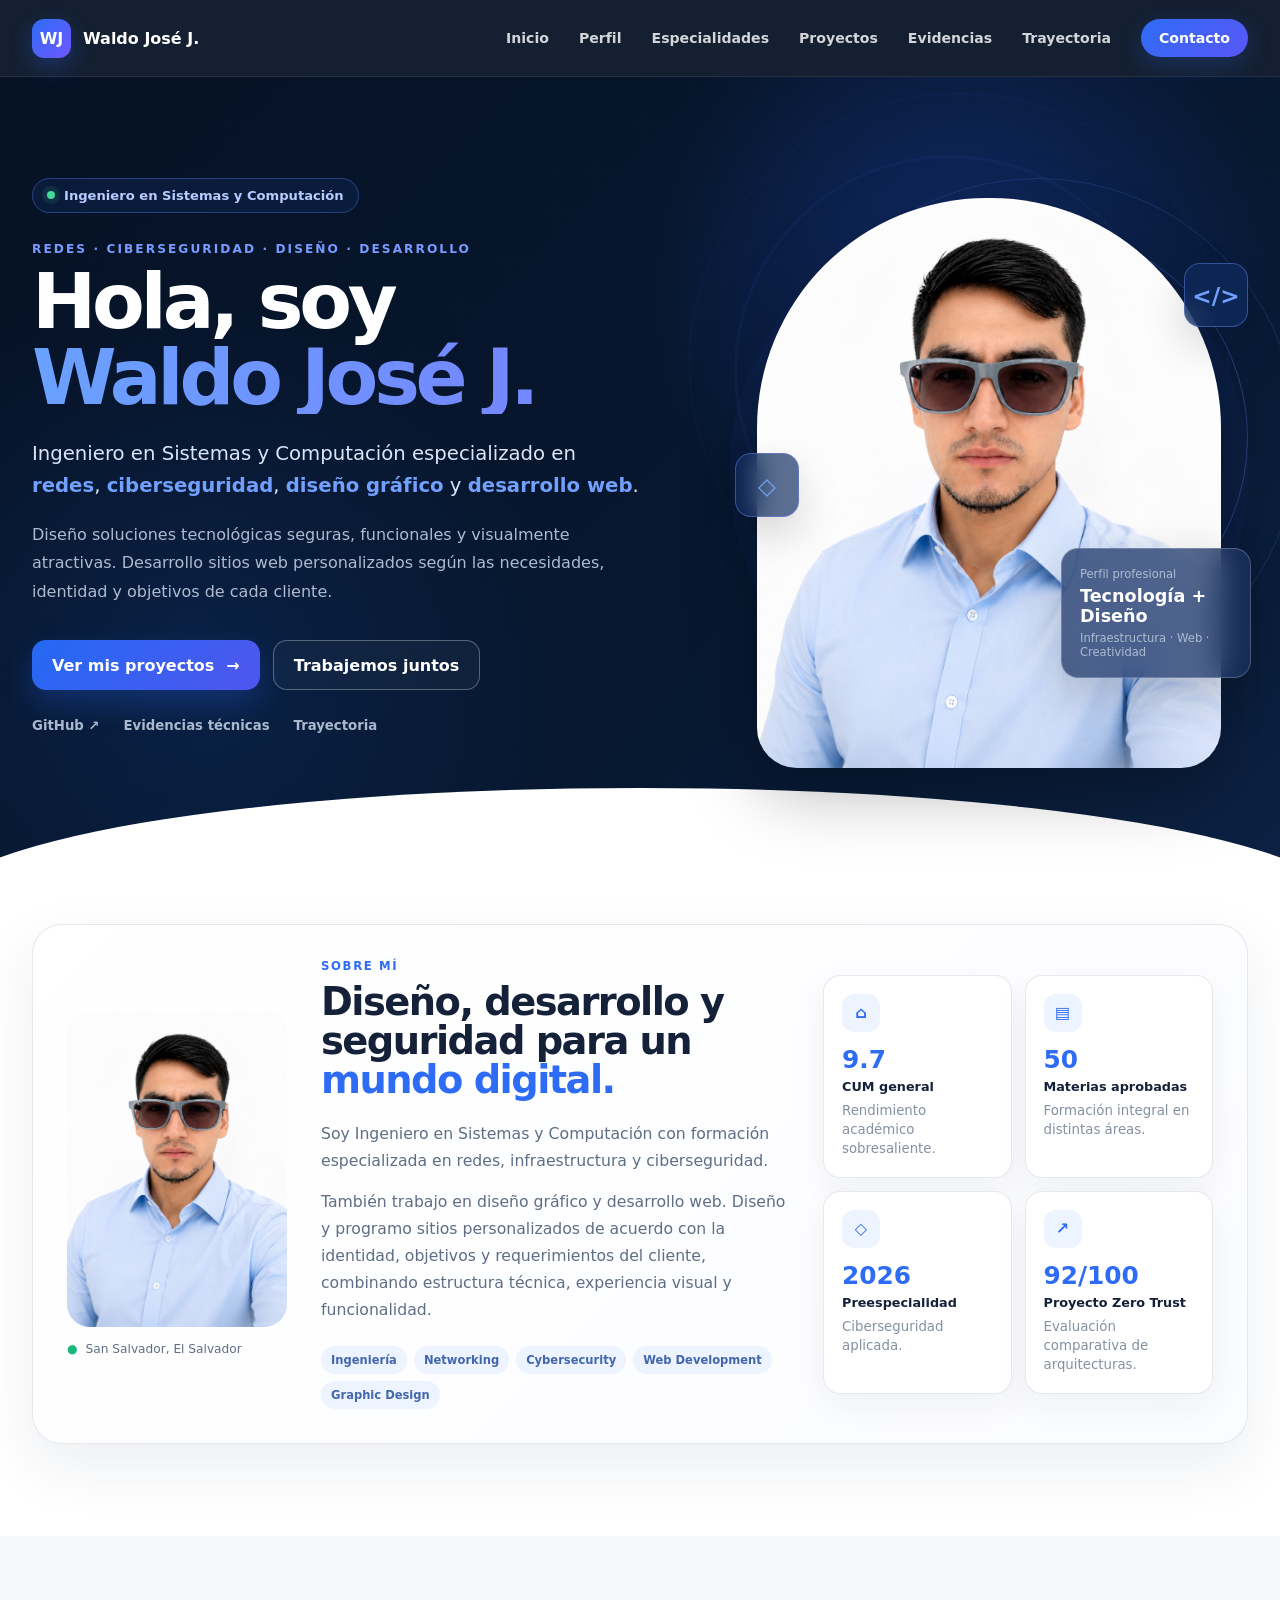
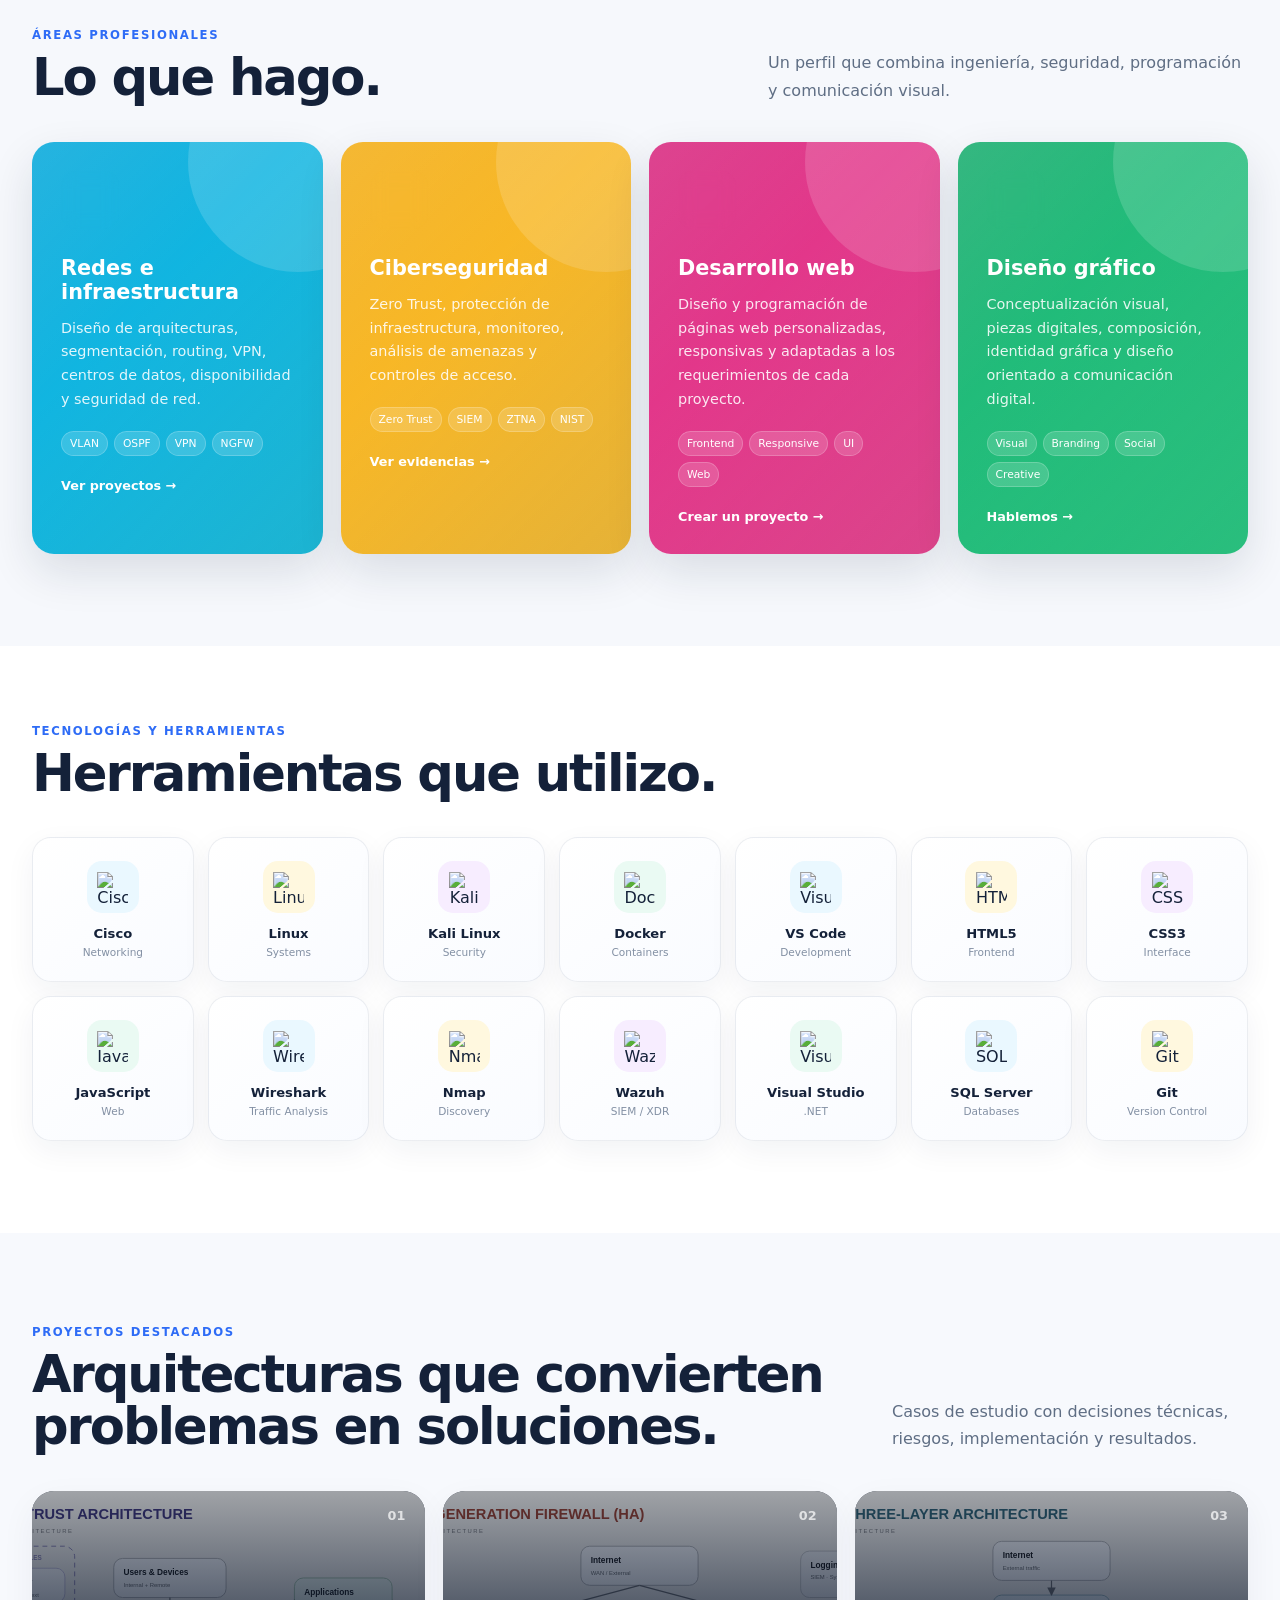
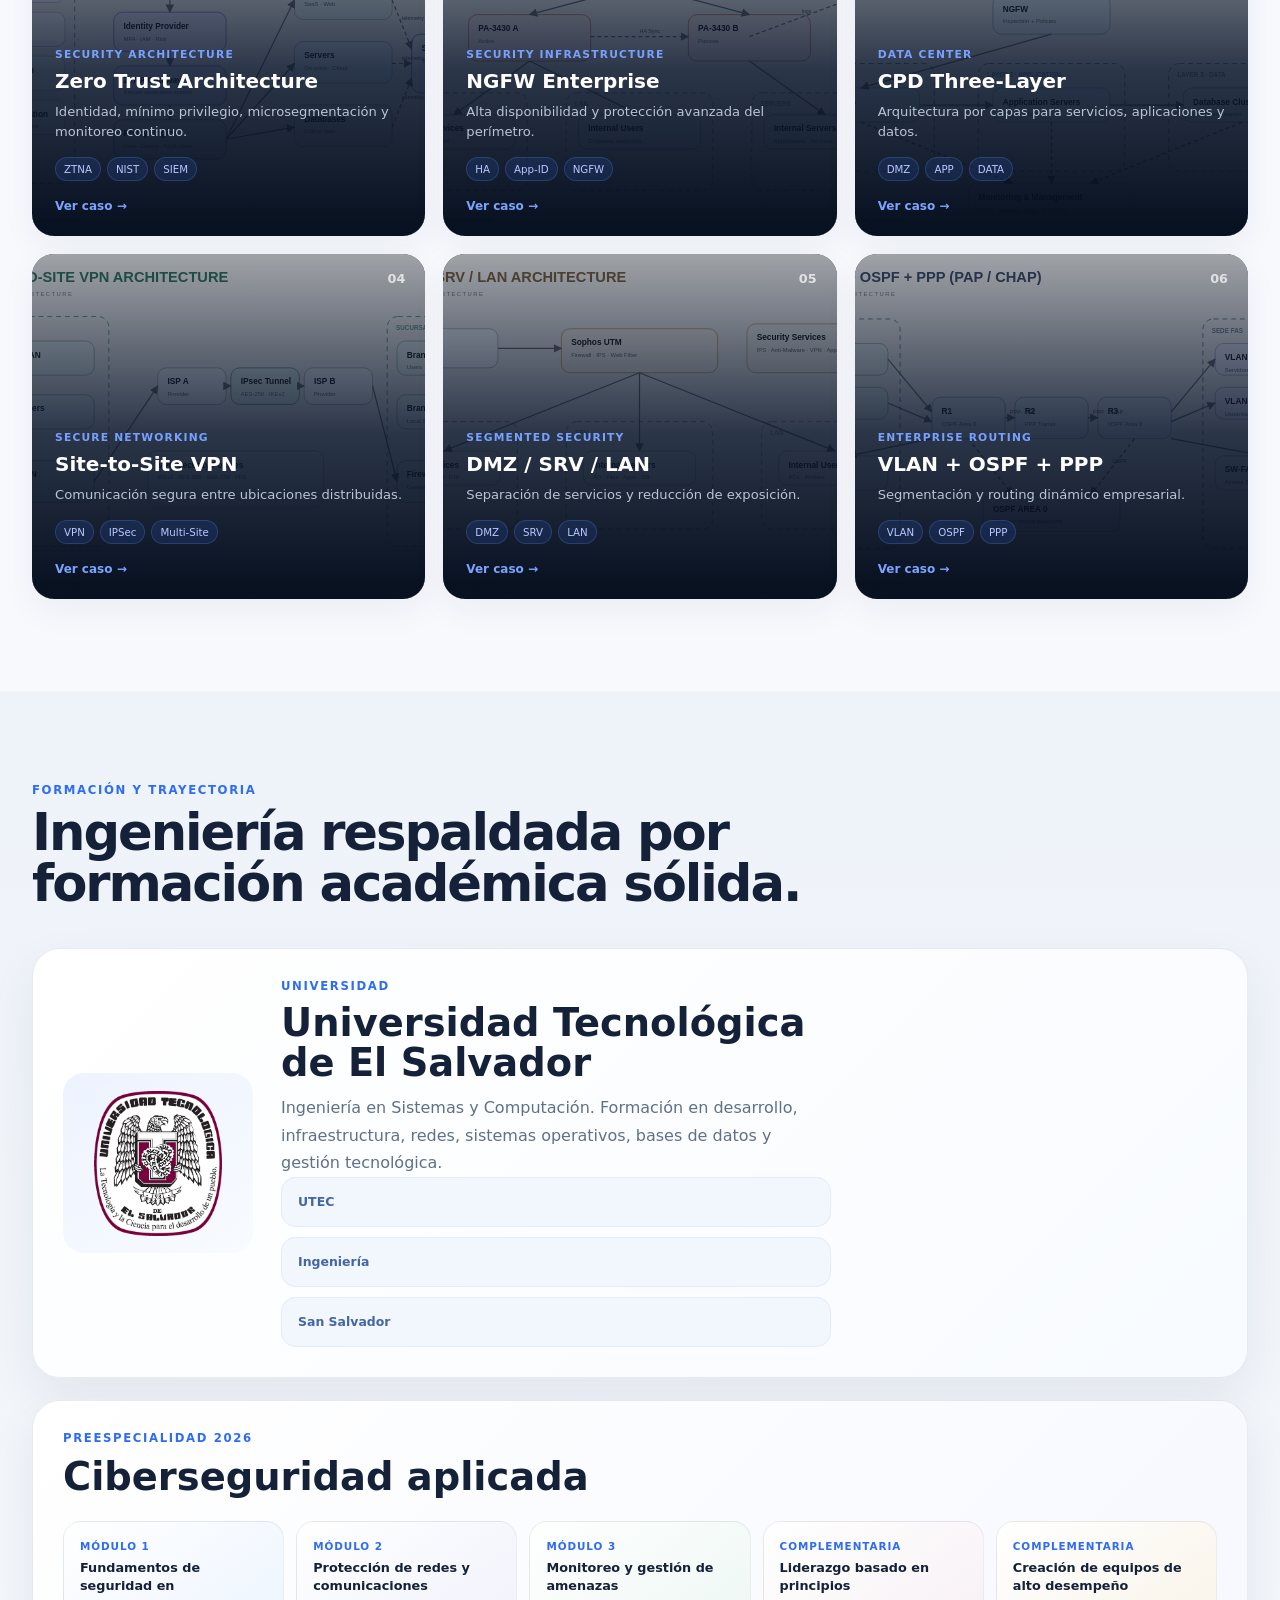
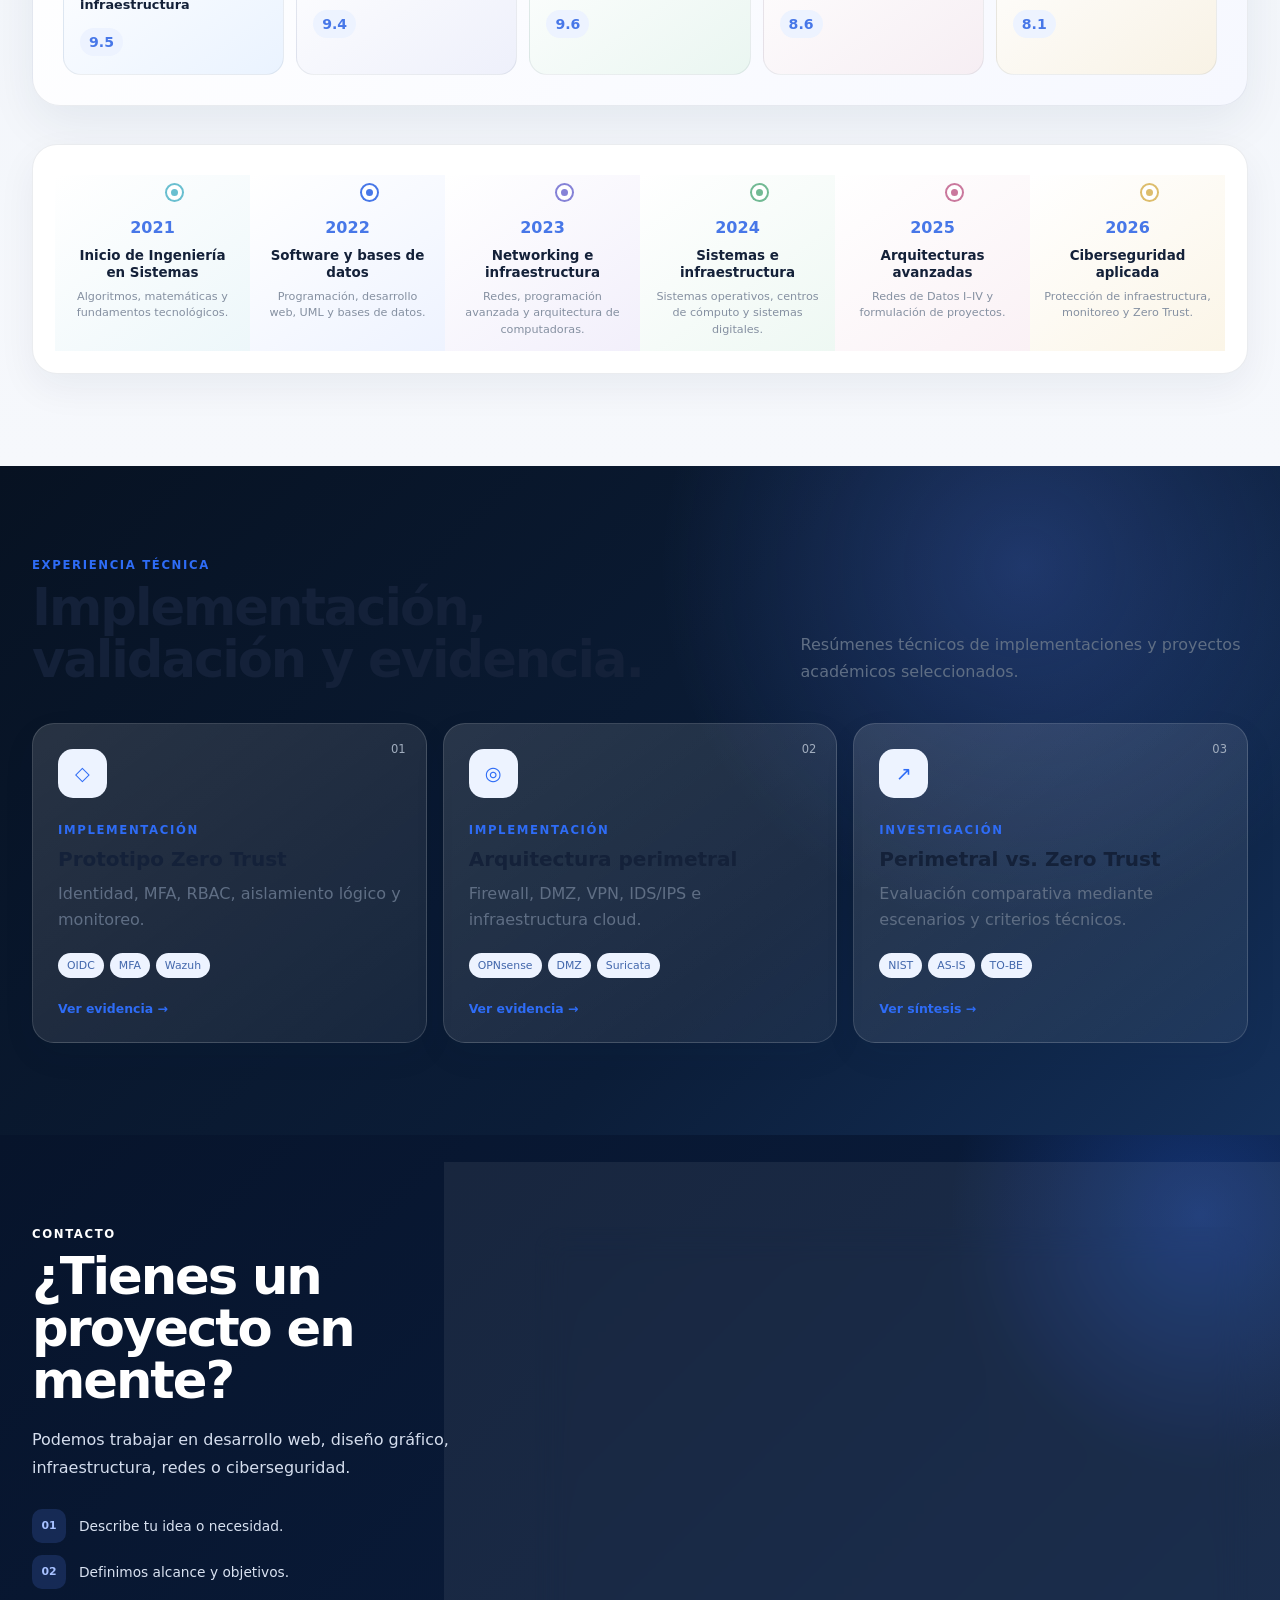
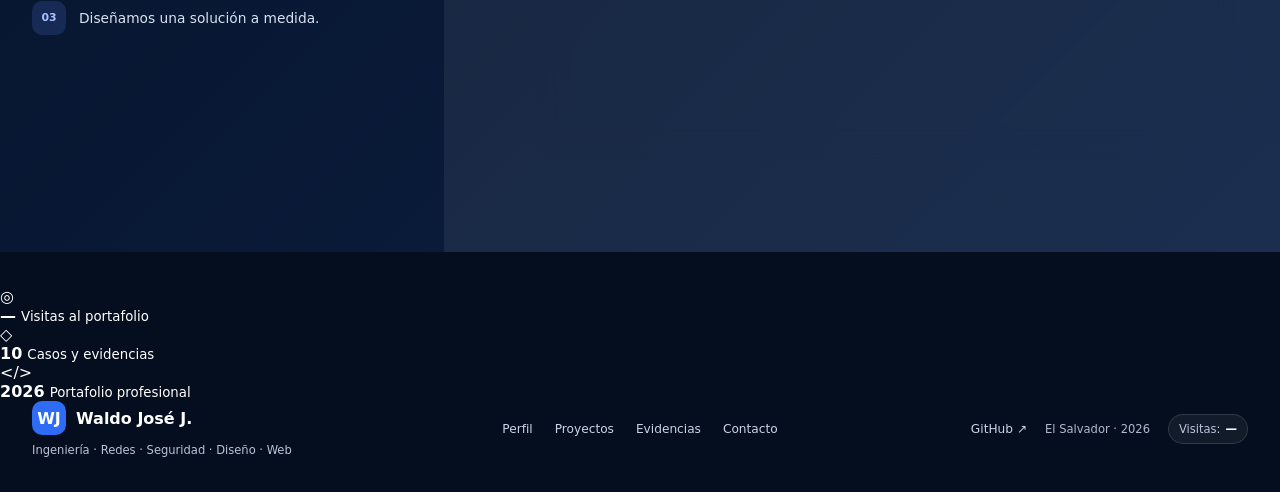
==== index.html @ 8fe96d20 "Fix footer statistics layout" ====
<!DOCTYPE html>
<html lang="es">

<head>
    <meta charset="UTF-8">

    <meta
        name="viewport"
        content="width=device-width, initial-scale=1.0"
    >

    <meta
        name="description"
        content="Portafolio profesional de Waldo José J., Ingeniero en Sistemas y Computación especializado en redes, ciberseguridad, infraestructura, diseño gráfico y desarrollo web."
    >

    <meta
        name="author"
        content="Waldo José J."
    >

    <meta
        name="robots"
        content="index, follow"
    >

    <meta
        property="og:title"
        content="Waldo José J. | Ingeniero en Sistemas"
    >

    <meta
        property="og:description"
        content="Redes · Ciberseguridad · Diseño Gráfico · Desarrollo Web"
    >

    <meta
        property="og:type"
        content="website"
    >

    <meta
        property="og:image"
        content="./assets/images/profile/waldo-profesional.png"
    >

    <meta
        property="og:locale"
        content="es_SV"
    >

    <meta
        name="theme-color"
        content="#071329"
    >

    <title>
        Waldo José J. | Ingeniero en Sistemas
    </title>

    <link
        rel="icon"
        type="image/png"
        href="./assets/icons/favicon.png"
    >

    <link
        rel="stylesheet"
        href="./css/reset.css"
    >

    <link
        rel="stylesheet"
        href="./css/redesign.css"
    >

    <script
        src="./js/redesign.js"
        defer
    ></script>


    <link
        rel="stylesheet"
        href="./css/unified.css"
    >

</head>


<body>

<header class="topbar">

    <div class="shell nav-shell">

        <a
            class="brand"
            href="#inicio"
            aria-label="Ir al inicio"
        >
            <span class="brand-symbol">WJ</span>
            <span>Waldo José J.</span>
        </a>


        <button
            class="menu-toggle"
            id="menuToggle"
            type="button"
            aria-controls="mainNav"
            aria-expanded="false"
        >
            <span></span>
            <span></span>
            <span></span>
            <span class="sr-only">Menú</span>
        </button>


        <nav
            class="main-nav"
            id="mainNav"
            aria-label="Navegación principal"
        >

            <a href="#inicio">Inicio</a>
            <a href="#perfil">Perfil</a>
            <a href="#servicios">Especialidades</a>
            <a href="#proyectos">Proyectos</a>
            <a href="#evidencias">Evidencias</a>
            <a href="#trayectoria">Trayectoria</a>

            <a
                href="#contacto"
                class="nav-cta"
            >
                Contacto
            </a>

        </nav>

    </div>

</header>


<main>


<!-- ======================================================
     HERO
====================================================== -->

<section
    class="hero"
    id="inicio"
>

    <div class="hero-grid-bg"></div>
    <div class="hero-glow hero-glow-one"></div>
    <div class="hero-glow hero-glow-two"></div>

    <div class="shell hero-layout">

        <div class="hero-copy">

            <div class="hero-badge">
                <span class="badge-dot"></span>
                Ingeniero en Sistemas y Computación
            </div>

            <p class="hero-kicker">
                REDES · CIBERSEGURIDAD · DISEÑO · DESARROLLO
            </p>

            <h1>
                Hola, soy
                <span>Waldo José J.</span>
            </h1>

            <p class="hero-profession">
                Ingeniero en Sistemas y Computación especializado en
                <strong>redes</strong>,
                <strong>ciberseguridad</strong>,
                <strong>diseño gráfico</strong> y
                <strong>desarrollo web</strong>.
            </p>

            <p class="hero-description">
                Diseño soluciones tecnológicas seguras, funcionales
                y visualmente atractivas. Desarrollo sitios web
                personalizados según las necesidades, identidad
                y objetivos de cada cliente.
            </p>

            <div class="hero-actions">

                <a
                    class="btn btn-primary"
                    href="#proyectos"
                >
                    Ver mis proyectos
                    <span aria-hidden="true">→</span>
                </a>

                <a
                    class="btn btn-ghost"
                    href="#contacto"
                >
                    Trabajemos juntos
                </a>

            </div>

            <div class="hero-mini-links">

                <a
                    href="https://github.com/waldouto"
                    target="_blank"
                    rel="noopener"
                >
                    GitHub ↗
                </a>

                <a href="#evidencias">
                    Evidencias técnicas
                </a>

                <a href="#trayectoria">
                    Trayectoria
                </a>

            </div>

        </div>


        <div class="hero-visual">

            <div class="portrait-orbit orbit-one"></div>
            <div class="portrait-orbit orbit-two"></div>

            <span class="floating-code">
                &lt;/&gt;
            </span>

            <span class="floating-shield">
                ◇
            </span>

            <div class="portrait-frame">

                <div class="portrait-glow"></div>

                <img
                    src="./assets/images/profile/waldo-profesional.png"
                    alt="Fotografía profesional de Waldo José J."
                    class="hero-photo"
                >

            </div>

            <div class="hero-floating-card">

                <span>Perfil profesional</span>

                <strong>
                    Tecnología + Diseño
                </strong>

                <small>
                    Infraestructura · Web · Creatividad
                </small>

            </div>

        </div>

    </div>

    <div class="hero-wave"></div>

</section>



<!-- ======================================================
     PERFIL
====================================================== -->

<section
    class="section profile-section"
    id="perfil"
>

    <div class="shell">

        <article class="profile-showcase">

            <div class="profile-photo-column">

                <div class="section-photo-wrap">

                    <img
                        src="./assets/images/profile/waldo-profesional.png"
                        alt="Waldo José J."
                        class="section-photo"
                        loading="lazy"
                    >

                </div>

                <div class="profile-location">
                    <span>●</span>
                    San Salvador, El Salvador
                </div>

            </div>


            <div class="profile-copy">

                <p class="eyebrow">
                    SOBRE MÍ
                </p>

                <h2>
                    Diseño, desarrollo y seguridad
                    para un <span>mundo digital.</span>
                </h2>

                <p>
                    Soy Ingeniero en Sistemas y Computación con
                    formación especializada en redes, infraestructura
                    y ciberseguridad.
                </p>

                <p>
                    También trabajo en diseño gráfico y desarrollo web.
                    Diseño y programo sitios personalizados de acuerdo
                    con la identidad, objetivos y requerimientos del
                    cliente, combinando estructura técnica, experiencia
                    visual y funcionalidad.
                </p>

                <div class="profile-tags">
                    <span>Ingeniería</span>
                    <span>Networking</span>
                    <span>Cybersecurity</span>
                    <span>Web Development</span>
                    <span>Graphic Design</span>
                </div>

            </div>


            <div class="academic-stats">

                <article class="stat-card">
                    <div class="stat-icon">⌂</div>
                    <strong>9.7</strong>
                    <span>CUM general</span>
                    <small>
                        Rendimiento académico sobresaliente.
                    </small>
                </article>

                <article class="stat-card">
                    <div class="stat-icon">▤</div>
                    <strong>50</strong>
                    <span>Materias aprobadas</span>
                    <small>
                        Formación integral en distintas áreas.
                    </small>
                </article>

                <article class="stat-card">
                    <div class="stat-icon">◇</div>
                    <strong>2026</strong>
                    <span>Preespecialidad</span>
                    <small>
                        Ciberseguridad aplicada.
                    </small>
                </article>

                <article class="stat-card">
                    <div class="stat-icon">↗</div>
                    <strong>92/100</strong>
                    <span>Proyecto Zero Trust</span>
                    <small>
                        Evaluación comparativa de arquitecturas.
                    </small>
                </article>

            </div>

        </article>

    </div>

</section>



<!-- ======================================================
     ESPECIALIDADES
====================================================== -->

<section
    class="section section-soft"
    id="servicios"
>

    <div class="shell">

        <div class="section-heading">

            <div>
                <p class="eyebrow">
                    ÁREAS PROFESIONALES
                </p>

                <h2>
                    Lo que hago.
                </h2>
            </div>

            <p>
                Un perfil que combina ingeniería,
                seguridad, programación y comunicación visual.
            </p>

        </div>


        <div class="services-grid">

            <article class="service-card service-blue">

                <div class="service-icon">
                    ◎
                </div>

                <h3>
                    Redes e infraestructura
                </h3>

                <p>
                    Diseño de arquitecturas, segmentación,
                    routing, VPN, centros de datos,
                    disponibilidad y seguridad de red.
                </p>

                <div class="service-tags">
                    <span>VLAN</span>
                    <span>OSPF</span>
                    <span>VPN</span>
                    <span>NGFW</span>
                </div>

                <a href="#proyectos">
                    Ver proyectos →
                </a>

            </article>


            <article class="service-card service-green">

                <div class="service-icon">
                    ◇
                </div>

                <h3>
                    Ciberseguridad
                </h3>

                <p>
                    Zero Trust, protección de infraestructura,
                    monitoreo, análisis de amenazas y controles
                    de acceso.
                </p>

                <div class="service-tags">
                    <span>Zero Trust</span>
                    <span>SIEM</span>
                    <span>ZTNA</span>
                    <span>NIST</span>
                </div>

                <a href="#evidencias">
                    Ver evidencias →
                </a>

            </article>


            <article class="service-card service-purple">

                <div class="service-icon">
                    &lt;/&gt;
                </div>

                <h3>
                    Desarrollo web
                </h3>

                <p>
                    Diseño y programación de páginas web
                    personalizadas, responsivas y adaptadas
                    a los requerimientos de cada proyecto.
                </p>

                <div class="service-tags">
                    <span>Frontend</span>
                    <span>Responsive</span>
                    <span>UI</span>
                    <span>Web</span>
                </div>

                <a href="#contacto">
                    Crear un proyecto →
                </a>

            </article>


            <article class="service-card service-orange">

                <div class="service-icon">
                    ✦
                </div>

                <h3>
                    Diseño gráfico
                </h3>

                <p>
                    Conceptualización visual, piezas digitales,
                    composición, identidad gráfica y diseño
                    orientado a comunicación digital.
                </p>

                <div class="service-tags">
                    <span>Visual</span>
                    <span>Branding</span>
                    <span>Social</span>
                    <span>Creative</span>
                </div>

                <a href="#contacto">
                    Hablemos →
                </a>

            </article>

        </div>

    </div>

</section>



<!-- ======================================================
     TECNOLOGIAS
====================================================== -->

<section
    class="section technologies-section"
    id="tecnologias"
>

    <div class="shell">

        <div class="section-heading">

            <div>
                <p class="eyebrow">
                    TECNOLOGÍAS Y HERRAMIENTAS
                </p>

                <h2>
                    Herramientas que utilizo.
                </h2>
            </div>

        </div>


        
        <div class="tech-grid">

            <div class="tech-chip">
                <div class="tech-logo">
                    <img
                        src="https://cdn.simpleicons.org/cisco/1BA0D7"
                        alt="Cisco"
                        loading="lazy"
                    >
                </div>
                <strong>Cisco</strong>
                <span>Networking</span>
            </div>

            <div class="tech-chip">
                <div class="tech-logo">
                    <img
                        src="https://cdn.simpleicons.org/linux/FCC624"
                        alt="Linux"
                        loading="lazy"
                    >
                </div>
                <strong>Linux</strong>
                <span>Systems</span>
            </div>

            <div class="tech-chip">
                <div class="tech-logo">
                    <img
                        src="https://cdn.simpleicons.org/kalilinux/557C94"
                        alt="Kali Linux"
                        loading="lazy"
                    >
                </div>
                <strong>Kali Linux</strong>
                <span>Security</span>
            </div>

            <div class="tech-chip">
                <div class="tech-logo">
                    <img
                        src="https://cdn.simpleicons.org/docker/2496ED"
                        alt="Docker"
                        loading="lazy"
                    >
                </div>
                <strong>Docker</strong>
                <span>Containers</span>
            </div>

            <div class="tech-chip">
                <div class="tech-logo">
                    <img
                        src="https://cdn.simpleicons.org/visualstudiocode/007ACC"
                        alt="Visual Studio Code"
                        loading="lazy"
                    >
                </div>
                <strong>VS Code</strong>
                <span>Development</span>
            </div>

            <div class="tech-chip">
                <div class="tech-logo">
                    <img
                        src="https://cdn.simpleicons.org/html5/E34F26"
                        alt="HTML5"
                        loading="lazy"
                    >
                </div>
                <strong>HTML5</strong>
                <span>Frontend</span>
            </div>

            <div class="tech-chip">
                <div class="tech-logo">
                    <img
                        src="https://cdn.simpleicons.org/css/663399"
                        alt="CSS"
                        loading="lazy"
                    >
                </div>
                <strong>CSS3</strong>
                <span>Interface</span>
            </div>

            <div class="tech-chip">
                <div class="tech-logo">
                    <img
                        src="https://cdn.simpleicons.org/javascript/F7DF1E"
                        alt="JavaScript"
                        loading="lazy"
                    >
                </div>
                <strong>JavaScript</strong>
                <span>Web</span>
            </div>

            <div class="tech-chip">
                <div class="tech-logo">
                    <img
                        src="https://cdn.simpleicons.org/wireshark/1679A7"
                        alt="Wireshark"
                        loading="lazy"
                    >
                </div>
                <strong>Wireshark</strong>
                <span>Traffic Analysis</span>
            </div>

            <div class="tech-chip">
                <div class="tech-logo">
                    <img
                        src="https://cdn.simpleicons.org/nmap/4682B4"
                        alt="Nmap"
                        loading="lazy"
                    >
                </div>
                <strong>Nmap</strong>
                <span>Discovery</span>
            </div>

            <div class="tech-chip">
                <div class="tech-logo">
                    <img
                        src="https://cdn.simpleicons.org/wazuh/005571"
                        alt="Wazuh"
                        loading="lazy"
                    >
                </div>
                <strong>Wazuh</strong>
                <span>SIEM / XDR</span>
            </div>

            <div class="tech-chip">
                <div class="tech-logo">
                    <img
                        src="https://cdn.simpleicons.org/visualstudio/5C2D91"
                        alt="Visual Studio"
                        loading="lazy"
                    >
                </div>
                <strong>Visual Studio</strong>
                <span>.NET</span>
            </div>

            <div class="tech-chip">
                <div class="tech-logo">
                    <img
                        src="https://cdn.simpleicons.org/microsoftsqlserver/CC2927"
                        alt="SQL Server"
                        loading="lazy"
                    >
                </div>
                <strong>SQL Server</strong>
                <span>Databases</span>
            </div>

            <div class="tech-chip">
                <div class="tech-logo">
                    <img
                        src="https://cdn.simpleicons.org/git/F05032"
                        alt="Git"
                        loading="lazy"
                    >
                </div>
                <strong>Git</strong>
                <span>Version Control</span>
            </div>

        </div>


    </div>

</section>



<!-- ======================================================
     PROYECTOS
====================================================== -->

<section
    class="section projects-section"
    id="proyectos"
>

    <div class="shell">

        <div class="section-heading">

            <div>
                <p class="eyebrow">
                    PROYECTOS DESTACADOS
                </p>

                <h2>
                    Arquitecturas que convierten
                    problemas en soluciones.
                </h2>
            </div>

            <p>
                Casos de estudio con decisiones técnicas,
                riesgos, implementación y resultados.
            </p>

        </div>


        <div class="projects-grid">


            <a
                class="project-card project-featured"
                href="./projects/zero-trust.html"
            >

                <div
                    class="project-image"
                    style="background-image:url('./assets/images/zero-trust/architecture.svg')"
                ></div>

                <div class="project-overlay"></div>

                <div class="project-number">
                    01
                </div>

                <div class="project-content">

                    <p class="project-type">
                        SECURITY ARCHITECTURE
                    </p>

                    <h3>
                        Zero Trust Architecture
                    </h3>

                    <p>
                        Identidad, mínimo privilegio,
                        microsegmentación y monitoreo continuo.
                    </p>

                    <div class="project-tags">
                        <span>ZTNA</span>
                        <span>NIST</span>
                        <span>SIEM</span>
                    </div>

                    <strong>
                        Ver caso →
                    </strong>

                </div>

            </a>


            <a
                class="project-card"
                href="./projects/ngfw.html"
            >

                <div
                    class="project-image"
                    style="background-image:url('./assets/images/ngfw/architecture.svg')"
                ></div>

                <div class="project-overlay"></div>

                <div class="project-number">
                    02
                </div>

                <div class="project-content">

                    <p class="project-type">
                        SECURITY INFRASTRUCTURE
                    </p>

                    <h3>
                        NGFW Enterprise
                    </h3>

                    <p>
                        Alta disponibilidad y protección
                        avanzada del perímetro.
                    </p>

                    <div class="project-tags">
                        <span>HA</span>
                        <span>App-ID</span>
                        <span>NGFW</span>
                    </div>

                    <strong>
                        Ver caso →
                    </strong>

                </div>

            </a>


            <a
                class="project-card"
                href="./projects/cpd.html"
            >

                <div
                    class="project-image"
                    style="background-image:url('./assets/images/cpd/architecture.svg')"
                ></div>

                <div class="project-overlay"></div>

                <div class="project-number">
                    03
                </div>

                <div class="project-content">

                    <p class="project-type">
                        DATA CENTER
                    </p>

                    <h3>
                        CPD Three-Layer
                    </h3>

                    <p>
                        Arquitectura por capas para servicios,
                        aplicaciones y datos.
                    </p>

                    <div class="project-tags">
                        <span>DMZ</span>
                        <span>APP</span>
                        <span>DATA</span>
                    </div>

                    <strong>
                        Ver caso →
                    </strong>

                </div>

            </a>


            <a
                class="project-card"
                href="./projects/vpn.html"
            >

                <div
                    class="project-image"
                    style="background-image:url('./assets/images/vpn/architecture.svg')"
                ></div>

                <div class="project-overlay"></div>

                <div class="project-number">
                    04
                </div>

                <div class="project-content">

                    <p class="project-type">
                        SECURE NETWORKING
                    </p>

                    <h3>
                        Site-to-Site VPN
                    </h3>

                    <p>
                        Comunicación segura entre
                        ubicaciones distribuidas.
                    </p>

                    <div class="project-tags">
                        <span>VPN</span>
                        <span>IPSec</span>
                        <span>Multi-Site</span>
                    </div>

                    <strong>
                        Ver caso →
                    </strong>

                </div>

            </a>


            <a
                class="project-card"
                href="./projects/dmz.html"
            >

                <div
                    class="project-image"
                    style="background-image:url('./assets/images/dmz/architecture.svg')"
                ></div>

                <div class="project-overlay"></div>

                <div class="project-number">
                    05
                </div>

                <div class="project-content">

                    <p class="project-type">
                        SEGMENTED SECURITY
                    </p>

                    <h3>
                        DMZ / SRV / LAN
                    </h3>

                    <p>
                        Separación de servicios
                        y reducción de exposición.
                    </p>

                    <div class="project-tags">
                        <span>DMZ</span>
                        <span>SRV</span>
                        <span>LAN</span>
                    </div>

                    <strong>
                        Ver caso →
                    </strong>

                </div>

            </a>


            <a
                class="project-card"
                href="./projects/ospf.html"
            >

                <div
                    class="project-image"
                    style="background-image:url('./assets/images/ospf/architecture.svg')"
                ></div>

                <div class="project-overlay"></div>

                <div class="project-number">
                    06
                </div>

                <div class="project-content">

                    <p class="project-type">
                        ENTERPRISE ROUTING
                    </p>

                    <h3>
                        VLAN + OSPF + PPP
                    </h3>

                    <p>
                        Segmentación y routing
                        dinámico empresarial.
                    </p>

                    <div class="project-tags">
                        <span>VLAN</span>
                        <span>OSPF</span>
                        <span>PPP</span>
                    </div>

                    <strong>
                        Ver caso →
                    </strong>

                </div>

            </a>

        </div>

    </div>

</section>



<!-- ======================================================
     FORMACION
====================================================== -->

<section
    class="section education-section"
    id="trayectoria"
>

    <div class="shell">

        <div class="section-heading">

            <div>
                <p class="eyebrow">
                    FORMACIÓN Y TRAYECTORIA
                </p>

                <h2>
                    Ingeniería respaldada por
                    formación académica sólida.
                </h2>
            </div>

        </div>


        <div class="education-grid">

            <article class="university-panel">

                <div class="university-logo-box">

                    <img
                        src="./assets/images/university/utec-logo.webp"
                        alt="Logo oficial de la Universidad Tecnológica de El Salvador"
                        loading="lazy"
                    >

                </div>

                <div>

                    <p class="eyebrow">
                        UNIVERSIDAD
                    </p>

                    <h3>
                        Universidad Tecnológica
                        de El Salvador
                    </h3>

                    <p>
                        Ingeniería en Sistemas y Computación.
                        Formación en desarrollo, infraestructura,
                        redes, sistemas operativos, bases de datos
                        y gestión tecnológica.
                    </p>

                    <div class="panel-chips">
                        <span>UTEC</span>
                        <span>Ingeniería</span>
                        <span>San Salvador</span>
                    </div>

                </div>

            </article>


            <article class="specialty-panel">

                <p class="eyebrow">
                    PREESPECIALIDAD 2026
                </p>

                <h3>
                    Ciberseguridad aplicada
                </h3>

                <div class="module-grid">

                    <div>
                        <span>Módulo 1</span>
                        <strong>
                            Fundamentos de seguridad
                            en infraestructura
                        </strong>
                        <b>9.5</b>
                    </div>

                    <div>
                        <span>Módulo 2</span>
                        <strong>
                            Protección de redes
                            y comunicaciones
                        </strong>
                        <b>9.4</b>
                    </div>

                    <div>
                        <span>Módulo 3</span>
                        <strong>
                            Monitoreo y gestión
                            de amenazas
                        </strong>
                        <b>9.6</b>
                    </div>

                    <div>
                        <span>Complementaria</span>
                        <strong>
                            Liderazgo basado
                            en principios
                        </strong>
                        <b>8.6</b>
                    </div>

                    <div>
                        <span>Complementaria</span>
                        <strong>
                            Creación de equipos
                            de alto desempeño
                        </strong>
                        <b>8.1</b>
                    </div>

                </div>

            </article>

        </div>


        <div class="timeline">

            <article>
                <span>2021</span>
                <div>
                    <h3>
                        Inicio de Ingeniería en Sistemas
                    </h3>
                    <p>
                        Algoritmos, matemáticas y fundamentos tecnológicos.
                    </p>
                </div>
            </article>

            <article>
                <span>2022</span>
                <div>
                    <h3>
                        Software y bases de datos
                    </h3>
                    <p>
                        Programación, desarrollo web, UML y bases de datos.
                    </p>
                </div>
            </article>

            <article>
                <span>2023</span>
                <div>
                    <h3>
                        Networking e infraestructura
                    </h3>
                    <p>
                        Redes, programación avanzada y arquitectura de computadoras.
                    </p>
                </div>
            </article>

            <article>
                <span>2024</span>
                <div>
                    <h3>
                        Sistemas e infraestructura
                    </h3>
                    <p>
                        Sistemas operativos, centros de cómputo y sistemas digitales.
                    </p>
                </div>
            </article>

            <article>
                <span>2025</span>
                <div>
                    <h3>
                        Arquitecturas avanzadas
                    </h3>
                    <p>
                        Redes de Datos I–IV y formulación de proyectos.
                    </p>
                </div>
            </article>

            <article class="timeline-current">
                <span>2026</span>
                <div>
                    <h3>
                        Ciberseguridad aplicada
                    </h3>
                    <p>
                        Protección de infraestructura, monitoreo y Zero Trust.
                    </p>
                </div>
            </article>

        </div>

    </div>

</section>



<!-- ======================================================
     EVIDENCIAS
====================================================== -->

<section
    class="section evidence-section"
    id="evidencias"
>

    <div class="shell">

        <div class="section-heading">

            <div>
                <p class="eyebrow">
                    EXPERIENCIA TÉCNICA
                </p>

                <h2>
                    Implementación, validación
                    y evidencia.
                </h2>
            </div>

            <p>
                Resúmenes técnicos de implementaciones
                y proyectos académicos seleccionados.
            </p>

        </div>


        <div class="evidence-grid">

            <a
                href="./evidence/zero-trust.html"
                class="evidence-card"
            >

                <span class="evidence-number">
                    01
                </span>

                <div class="evidence-icon">
                    ◇
                </div>

                <p class="eyebrow">
                    IMPLEMENTACIÓN
                </p>

                <h3>
                    Prototipo Zero Trust
                </h3>

                <p>
                    Identidad, MFA, RBAC,
                    aislamiento lógico y monitoreo.
                </p>

                <div class="evidence-tags">
                    <span>OIDC</span>
                    <span>MFA</span>
                    <span>Wazuh</span>
                </div>

                <strong>
                    Ver evidencia →
                </strong>

            </a>


            <a
                href="./evidence/perimetral.html"
                class="evidence-card"
            >

                <span class="evidence-number">
                    02
                </span>

                <div class="evidence-icon">
                    ◎
                </div>

                <p class="eyebrow">
                    IMPLEMENTACIÓN
                </p>

                <h3>
                    Arquitectura perimetral
                </h3>

                <p>
                    Firewall, DMZ, VPN,
                    IDS/IPS e infraestructura cloud.
                </p>

                <div class="evidence-tags">
                    <span>OPNsense</span>
                    <span>DMZ</span>
                    <span>Suricata</span>
                </div>

                <strong>
                    Ver evidencia →
                </strong>

            </a>


            <a
                href="./evidence/defensa.html"
                class="evidence-card"
            >

                <span class="evidence-number">
                    03
                </span>

                <div class="evidence-icon">
                    ↗
                </div>

                <p class="eyebrow">
                    INVESTIGACIÓN
                </p>

                <h3>
                    Perimetral vs. Zero Trust
                </h3>

                <p>
                    Evaluación comparativa mediante
                    escenarios y criterios técnicos.
                </p>

                <div class="evidence-tags">
                    <span>NIST</span>
                    <span>AS-IS</span>
                    <span>TO-BE</span>
                </div>

                <strong>
                    Ver síntesis →
                </strong>

            </a>

        </div>

    </div>

</section>



<!-- ======================================================
     CONTACTO
====================================================== -->

<section
    class="section contact-section"
    id="contacto"
>

    <div class="shell contact-grid">

        <div class="contact-copy">

            <p class="eyebrow">
                CONTACTO
            </p>

            <h2>
                ¿Tienes un proyecto
                en mente?
            </h2>

            <p>
                Podemos trabajar en desarrollo web,
                diseño gráfico, infraestructura,
                redes o ciberseguridad.
            </p>

            <div class="contact-points">

                <div>
                    <span>01</span>
                    <p>
                        Describe tu idea o necesidad.
                    </p>
                </div>

                <div>
                    <span>02</span>
                    <p>
                        Definimos alcance y objetivos.
                    </p>
                </div>

                <div>
                    <span>03</span>
                    <p>
                        Diseñamos una solución a medida.
                    </p>
                </div>

            </div>

        </div>


        <form
            class="contact-form"
            id="contactForm"
            novalidate
        >

            <div class="form-row">

                <label>
                    Nombre

                    <input
                        type="text"
                        name="name"
                        autocomplete="name"
                        required
                    >

                    <span
                        class="form-error"
                        data-error="name"
                    ></span>

                </label>


                <label>
                    Correo electrónico

                    <input
                        type="email"
                        name="email"
                        autocomplete="email"
                        required
                    >

                    <span
                        class="form-error"
                        data-error="email"
                    ></span>

                </label>

            </div>


            <label>
                Tipo de proyecto

                <select name="project_type">
                    <option value="Desarrollo web">
                        Desarrollo web
                    </option>
                    <option value="Diseño gráfico">
                        Diseño gráfico
                    </option>
                    <option value="Redes e infraestructura">
                        Redes e infraestructura
                    </option>
                    <option value="Ciberseguridad">
                        Ciberseguridad
                    </option>
                    <option value="Otro">
                        Otro
                    </option>
                </select>

            </label>


            <label>
                Mensaje

                <textarea
                    name="message"
                    rows="6"
                    required
                ></textarea>

                <span
                    class="form-error"
                    data-error="message"
                ></span>

            </label>


            <button
                class="btn btn-primary form-submit"
                type="submit"
            >
                Enviar mensaje
                <span>→</span>
            </button>

            <p
                class="form-status"
                id="formStatus"
                role="status"
                aria-live="polite"
            ></p>

        </form>

    </div>

</section>


</main>



<footer class="footer">
<div class="footer-stats">

    <div class="footer-stat">
        <span class="footer-stat-icon">◎</span>
        <div>
            <strong id="visitCount">—</strong>
            <small>Visitas al portafolio</small>
        </div>
    </div>

    <div class="footer-stat">
        <span class="footer-stat-icon">◇</span>
        <div>
            <strong>10</strong>
            <small>Casos y evidencias</small>
        </div>
    </div>

    <div class="footer-stat">
        <span class="footer-stat-icon">&lt;/&gt;</span>
        <div>
            <strong>2026</strong>
            <small>Portafolio profesional</small>
        </div>
    </div>

</div>


    <div class="shell footer-layout">

        <div>

            <div class="footer-brand">
                <span>WJ</span>
                Waldo José J.
            </div>

            <p>
                Ingeniería · Redes · Seguridad · Diseño · Web
            </p>

        </div>


        <div class="footer-nav">
            <a href="#perfil">Perfil</a>
            <a href="#proyectos">Proyectos</a>
            <a href="#evidencias">Evidencias</a>
            <a href="#contacto">Contacto</a>
        </div>


        <div class="footer-end">

            <a
                href="https://github.com/waldouto"
                target="_blank"
                rel="noopener"
            >
                GitHub ↗
            </a>

            <span>
                El Salvador · 2026
            </span>

            <span class="visit-counter" aria-live="polite">
                Visitas:
                <strong id="visitCount">—</strong>
            </span>

        </div>

    </div>




</footer>

</body>
</html>
---- css/redesign.css ----
/* =========================================================
   WALDO JOSE J. - PORTFOLIO REDESIGN
========================================================= */

:root {
    --navy: #061225;
    --navy-2: #0a1b36;
    --navy-3: #10264a;

    --blue: #2e6cf6;
    --blue-2: #5f83ff;
    --blue-soft: #edf3ff;

    --cyan: #18bfe8;
    --green: #18b87a;
    --purple: #7b55f5;
    --orange: #ff8b27;

    --ink: #142139;
    --text: #5f6e84;
    --muted: #8590a1;

    --surface: #ffffff;
    --surface-soft: #f6f8fc;
    --surface-blue: #f7f9ff;

    --border: rgba(22, 47, 83, .10);

    --shadow:
        0 22px 60px rgba(15, 38, 71, .08);

    --shadow-soft:
        0 12px 35px rgba(15, 38, 71, .055);

    --radius-xl: 30px;
    --radius-lg: 22px;
    --radius-md: 16px;

    --shell: 1380px;
}


* {
    box-sizing: border-box;
}


html {
    scroll-behavior: smooth;
}


body {
    margin: 0;

    background: #fff;

    color: var(--ink);

    font-family:
        Inter,
        system-ui,
        -apple-system,
        BlinkMacSystemFont,
        "Segoe UI",
        sans-serif;

    overflow-x: hidden;
}


img {
    max-width: 100%;
}


a {
    color: inherit;
}


button,
input,
textarea,
select {
    font: inherit;
}


.shell {
    width:
        min(
            calc(100% - 48px),
            var(--shell)
        );

    margin-inline: auto;
}


.sr-only {
    position: absolute;

    width: 1px;
    height: 1px;

    padding: 0;
    margin: -1px;

    overflow: hidden;

    clip: rect(0, 0, 0, 0);

    white-space: nowrap;

    border: 0;
}


/* =========================================================
   NAVIGATION
========================================================= */

.topbar {
    position: sticky;
    top: 0;
    z-index: 1000;

    background:
        rgba(6, 18, 37, .94);

    border-bottom:
        1px solid rgba(255,255,255,.07);

    backdrop-filter:
        blur(18px);
}


.nav-shell {
    display: flex;

    align-items: center;

    justify-content: space-between;

    min-height: 76px;

    gap: 30px;
}


.brand {
    display: inline-flex;

    align-items: center;

    gap: 12px;

    color: #fff;

    text-decoration: none;

    font-weight: 800;

    white-space: nowrap;
}


.brand-symbol {
    display: grid;

    place-items: center;

    width: 39px;
    height: 39px;

    border-radius: 12px;

    background:
        linear-gradient(
            135deg,
            var(--blue),
            #6f56ff
        );

    box-shadow:
        0 8px 22px rgba(46,108,246,.28);

    font-weight: 900;
}


.main-nav {
    display: flex;

    align-items: center;

    gap: 30px;
}


.main-nav > a {
    position: relative;

    color:
        rgba(255,255,255,.82);

    text-decoration: none;

    font-size: .88rem;

    font-weight: 650;

    transition:
        color .2s ease;
}


.main-nav > a:not(.nav-cta)::after {
    content: "";

    position: absolute;

    left: 0;
    right: 0;
    bottom: -9px;

    width: 0;
    height: 2px;

    margin: auto;

    border-radius: 10px;

    background:
        var(--blue-2);

    transition:
        width .2s ease;
}


.main-nav > a:hover {
    color: #fff;
}


.main-nav > a:hover::after {
    width: 100%;
}


.nav-cta {
    padding:
        11px
        18px;

    border-radius:
        999px;

    background:
        linear-gradient(
            135deg,
            var(--blue),
            #5957f6
        );

    color: #fff !important;

    box-shadow:
        0 8px 24px rgba(46,108,246,.22);
}


.menu-toggle {
    display: none;

    width: 44px;
    height: 44px;

    padding: 10px;

    border: 0;

    background: transparent;
}


.menu-toggle span:not(.sr-only) {
    display: block;

    width: 100%;
    height: 2px;

    margin: 5px 0;

    border-radius: 99px;

    background: #fff;
}


/* =========================================================
   HERO
========================================================= */

.hero {
    position: relative;

    min-height:
        760px;

    padding:
        86px
        0
        120px;

    overflow: hidden;

    background:
        radial-gradient(
            circle at 75% 25%,
            rgba(36, 83, 220, .32),
            transparent 28%
        ),
        radial-gradient(
            circle at 15% 75%,
            rgba(31, 117, 255, .12),
            transparent 30%
        ),
        linear-gradient(
            135deg,
            #061225,
            #071831 65%,
            #0c2143
        );

    color: #fff;
}


.hero-grid-bg {
    position: absolute;

    inset: 0;

    opacity: .11;

    background-image:
        linear-gradient(
            rgba(255,255,255,.12) 1px,
            transparent 1px
        ),
        linear-gradient(
            90deg,
            rgba(255,255,255,.12) 1px,
            transparent 1px
        );

    background-size:
        46px
        46px;

    mask-image:
        linear-gradient(
            to bottom,
            rgba(0,0,0,.6),
            transparent 85%
        );
}


.hero-glow {
    position: absolute;

    border-radius: 50%;

    filter:
        blur(1px);

    pointer-events: none;
}


.hero-glow-one {
    width: 430px;
    height: 430px;

    right: 9%;
    top: 10%;

    border:
        1px solid rgba(89,122,255,.22);
}


.hero-glow-two {
    width: 540px;
    height: 540px;

    right: 4%;
    top: 2%;

    border:
        1px solid rgba(89,122,255,.10);
}


.hero-layout {
    position: relative;
    z-index: 2;

    display: grid;

    grid-template-columns:
        minmax(0, .95fr)
        minmax(480px, .85fr);

    align-items: center;

    gap: 60px;
}


.hero-copy {
    max-width: 730px;
}


.hero-badge {
    display: inline-flex;

    align-items: center;

    gap: 9px;

    margin-bottom: 29px;

    padding:
        9px
        14px;

    border:
        1px solid rgba(94,132,255,.34);

    border-radius:
        999px;

    background:
        rgba(34,77,171,.15);

    color:
        #b9ccff;

    font-size: .82rem;

    font-weight: 700;
}


.badge-dot {
    width: 8px;
    height: 8px;

    border-radius: 50%;

    background:
        #42db9c;

    box-shadow:
        0 0 0 5px rgba(66,219,156,.10);
}


.hero-kicker {
    margin:
        0
        0
        10px;

    color:
        #789bff;

    font-size:
        .76rem;

    font-weight: 800;

    letter-spacing:
        .17em;
}


.hero h1 {
    max-width: 700px;

    margin:
        0
        0
        24px;

    font-size:
        clamp(
            3.5rem,
            6vw,
            6.4rem
        );

    line-height:
        .93;

    letter-spacing:
        -.055em;
}


.hero h1 span {
    display: block;

    margin-top:
        5px;

    background:
        linear-gradient(
            90deg,
            #6aa1ff,
            #7681ff
        );

    -webkit-background-clip: text;
    background-clip: text;

    color: transparent;
}


.hero-profession {
    max-width: 720px;

    margin:
        0
        0
        18px;

    color:
        #dce5f8;

    font-size:
        clamp(
            1rem,
            1.55vw,
            1.23rem
        );

    line-height:
        1.65;
}


.hero-profession strong {
    color:
        #72a0ff;
}


.hero-description {
    max-width:
        660px;

    margin:
        0;

    color:
        #aebbd0;

    font-size:
        1rem;

    line-height:
        1.78;
}


.hero-actions {
    display: flex;

    flex-wrap: wrap;

    gap: 13px;

    margin-top:
        34px;
}


.btn {
    display: inline-flex;

    align-items: center;

    justify-content: center;

    gap: 12px;

    min-height: 50px;

    padding:
        0
        20px;

    border: 0;

    border-radius:
        14px;

    text-decoration: none;

    font-weight:
        750;

    cursor: pointer;

    transition:
        transform .18s ease,
        box-shadow .18s ease,
        border-color .18s ease;
}


.btn:hover {
    transform:
        translateY(-2px);
}


.btn-primary {
    background:
        linear-gradient(
            135deg,
            #2469f3,
            #4f56ef
        );

    color: #fff;

    box-shadow:
        0 13px 30px rgba(39,99,238,.28);
}


.btn-primary:hover {
    box-shadow:
        0 16px 38px rgba(39,99,238,.34);
}


.btn-ghost {
    border:
        1px solid rgba(255,255,255,.30);

    background:
        rgba(255,255,255,.035);

    color: #fff;
}


.hero-mini-links {
    display: flex;

    flex-wrap: wrap;

    gap: 24px;

    margin-top:
        28px;
}


.hero-mini-links a {
    color:
        #aab8ce;

    text-decoration: none;

    font-size:
        .83rem;

    font-weight:
        650;
}


.hero-mini-links a:hover {
    color: #fff;
}


/* portrait */

.hero-visual {
    position: relative;

    min-height:
        585px;
}


.portrait-frame {
    position: absolute;

    right: 5%;
    bottom: -20px;

    width:
        min(
            470px,
            85%
        );

    height:
        570px;
}


.portrait-glow {
    position: absolute;

    width: 390px;
    height: 390px;

    left: 50%;
    top: 48%;

    transform:
        translate(-50%, -50%);

    border-radius: 50%;

    background:
        radial-gradient(
            circle,
            rgba(57,108,255,.9),
            rgba(33,75,190,.6) 48%,
            transparent 69%
        );

    box-shadow:
        0 0 0 35px rgba(48,91,230,.11),
        0 0 0 65px rgba(48,91,230,.05);
}


.hero-photo {
    position: absolute;

    z-index: 3;

    left: 50%;
    bottom: 0;

    transform:
        translateX(-50%);

    width:
        100%;

    height:
        100%;

    object-fit:
        cover;

    object-position:
        center top;

    border-radius:
        230px
        230px
        40px
        40px;

    filter:
        drop-shadow(
            0 24px 34px rgba(0,0,0,.28)
        );
}


.portrait-orbit {
    position: absolute;

    border:
        1px solid rgba(98,130,255,.33);

    border-radius: 50%;
}


.orbit-one {
    width: 420px;
    height: 420px;

    right: 0;
    top: 65px;
}


.orbit-two {
    width: 520px;
    height: 520px;

    right: -50px;
    top: 15px;

    opacity: .55;
}


.floating-code,
.floating-shield {
    position: absolute;
    z-index: 10;

    display: grid;

    place-items: center;

    width: 64px;
    height: 64px;

    border:
        1px solid rgba(113,143,255,.42);

    border-radius:
        16px;

    background:
        rgba(16,43,95,.68);

    box-shadow:
        0 18px 40px rgba(0,0,0,.15);

    backdrop-filter:
        blur(12px);

    color:
        #72a0ff;

    font-size:
        1.45rem;

    font-weight: 800;
}


.floating-code {
    right: 0;
    top: 100px;
}


.floating-shield {
    left: 6%;
    top: 290px;
}


.hero-floating-card {
    position: absolute;
    z-index: 12;

    right: -3px;
    bottom: 70px;

    width: 190px;

    padding:
        18px;

    border:
        1px solid rgba(255,255,255,.22);

    border-radius:
        17px;

    background:
        rgba(24,49,98,.72);

    box-shadow:
        0 18px 50px rgba(0,0,0,.20);

    backdrop-filter:
        blur(16px);
}


.hero-floating-card span,
.hero-floating-card small {
    display: block;

    color:
        #adbbd3;

    font-size:
        .72rem;
}


.hero-floating-card strong {
    display: block;

    margin:
        5px
        0;

    color: #fff;

    font-size:
        1.1rem;
}


.hero-wave {
    position: absolute;

    left: -5%;
    right: -5%;
    bottom: -90px;

    height: 170px;

    border-radius:
        50% 50% 0 0 / 70% 70% 0 0;

    background: #fff;
}


/* =========================================================
   SECTIONS
========================================================= */

.section {
    position: relative;

    padding:
        92px
        0;
}


.section-soft {
    background:
        var(--surface-soft);
}


.section-heading {
    display: flex;

    align-items: flex-end;

    justify-content: space-between;

    gap: 40px;

    margin-bottom:
        38px;
}


.section-heading > div {
    max-width:
        820px;
}


.section-heading > p {
    max-width:
        480px;

    margin: 0;

    color:
        var(--text);

    line-height:
        1.7;
}


.eyebrow {
    margin:
        0
        0
        10px;

    color:
        var(--blue);

    font-size:
        .73rem;

    font-weight:
        850;

    letter-spacing:
        .14em;

    text-transform:
        uppercase;
}


.section-heading h2,
.profile-copy h2,
.contact-copy h2 {
    margin:
        0;

    color:
        var(--ink);

    font-size:
        clamp(
            2.25rem,
            4vw,
            4.2rem
        );

    line-height:
        1.01;

    letter-spacing:
        -.04em;
}


/* =========================================================
   PROFILE
========================================================= */

.profile-section {
    padding-top:
        56px;
}


.profile-showcase {
    display: grid;

    grid-template-columns:
        220px
        minmax(0, 1fr)
        minmax(390px, .72fr);

    gap:
        34px;

    align-items: center;

    padding:
        34px;

    border:
        1px solid var(--border);

    border-radius:
        var(--radius-xl);

    background:
        linear-gradient(
            135deg,
            #fff,
            #fbfcff
        );

    box-shadow:
        var(--shadow);
}


.profile-photo-column {
    min-width: 0;
}


.section-photo-wrap {
    overflow: hidden;

    border-radius:
        23px;

    background:
        var(--blue-soft);
}


.section-photo {
    display: block;

    width: 100%;
    height: 315px;

    object-fit:
        cover;

    object-position:
        center top;
}


.profile-location {
    display: flex;

    align-items: center;

    gap: 8px;

    margin-top:
        15px;

    color:
        var(--text);

    font-size:
        .76rem;
}


.profile-location span {
    color:
        var(--green);
}


.profile-copy h2 {
    max-width:
        620px;

    margin-bottom:
        22px;

    font-size:
        clamp(
            2rem,
            3vw,
            3.5rem
        );
}


.profile-copy h2 span {
    color:
        var(--blue);
}


.profile-copy > p:not(.eyebrow) {
    max-width:
        760px;

    margin:
        0
        0
        14px;

    color:
        var(--text);

    font-size:
        .98rem;

    line-height:
        1.72;
}


.profile-tags {
    display: flex;

    flex-wrap: wrap;

    gap: 7px;

    margin-top:
        22px;
}


.profile-tags span,
.panel-chips span {
    padding:
        7px
        10px;

    border-radius:
        999px;

    background:
        var(--blue-soft);

    color:
        #4267ac;

    font-size:
        .72rem;

    font-weight:
        650;
}


.academic-stats {
    display: grid;

    grid-template-columns:
        repeat(
            2,
            minmax(0, 1fr)
        );

    gap:
        13px;
}


.stat-card {
    min-height:
        165px;

    padding:
        18px;

    border:
        1px solid var(--border);

    border-radius:
        17px;

    background:
        #fff;

    box-shadow:
        var(--shadow-soft);
}


.stat-icon {
    display: grid;

    place-items: center;

    width: 38px;
    height: 38px;

    margin-bottom:
        13px;

    border-radius:
        12px;

    background:
        var(--blue-soft);

    color:
        var(--blue);

    font-weight:
        800;
}


.stat-card strong,
.stat-card span,
.stat-card small {
    display: block;
}


.stat-card strong {
    margin-bottom:
        5px;

    color:
        var(--blue);

    font-size:
        1.55rem;
}


.stat-card span {
    margin-bottom:
        7px;

    color:
        var(--ink);

    font-size:
        .8rem;

    font-weight:
        800;
}


.stat-card small {
    color:
        var(--muted);

    line-height:
        1.45;
}


/* =========================================================
   SERVICES
========================================================= */

.services-grid {
    display: grid;

    grid-template-columns:
        repeat(
            4,
            minmax(0, 1fr)
        );

    gap:
        16px;
}


.service-card {
    position: relative;

    min-height:
        315px;

    padding:
        25px;

    overflow: hidden;

    border:
        1px solid var(--border);

    border-radius:
        var(--radius-lg);

    background:
        #fff;

    box-shadow:
        var(--shadow-soft);

    transition:
        transform .2s ease,
        box-shadow .2s ease;
}


.service-card:hover {
    transform:
        translateY(-5px);

    box-shadow:
        var(--shadow);
}


.service-card::before {
    content: "";

    position: absolute;

    top: -80px;
    right: -80px;

    width: 180px;
    height: 180px;

    border-radius: 50%;

    opacity: .09;
}


.service-blue::before {
    background:
        var(--blue);
}

.service-green::before {
    background:
        var(--green);
}

.service-purple::before {
    background:
        var(--purple);
}

.service-orange::before {
    background:
        var(--orange);
}


.service-icon {
    display: grid;

    place-items: center;

    width: 50px;
    height: 50px;

    margin-bottom:
        24px;

    border-radius:
        15px;

    color: #fff;

    font-size:
        1.25rem;

    font-weight:
        800;

    box-shadow:
        0 11px 25px rgba(0,0,0,.11);
}


.service-blue .service-icon {
    background:
        linear-gradient(135deg, #1967ef, #2e94ff);
}

.service-green .service-icon {
    background:
        linear-gradient(135deg, #0ea86b, #23d48b);
}

.service-purple .service-icon {
    background:
        linear-gradient(135deg, #6749ef, #985bf6);
}

.service-orange .service-icon {
    background:
        linear-gradient(135deg, #f27617, #ffa031);
}


.service-card h3 {
    margin:
        0
        0
        12px;

    font-size:
        1.13rem;
}


.service-card > p {
    min-height:
        82px;

    margin:
        0;

    color:
        var(--text);

    font-size:
        .88rem;

    line-height:
        1.6;
}


.service-tags {
    display: flex;

    flex-wrap: wrap;

    gap: 6px;

    margin:
        19px
        0;
}


.service-tags span {
    padding:
        5px
        8px;

    border-radius:
        999px;

    background:
        var(--surface-soft);

    color:
        var(--text);

    font-size:
        .67rem;
}


.service-card > a {
    color:
        var(--blue);

    text-decoration: none;

    font-size:
        .8rem;

    font-weight:
        800;
}


/* =========================================================
   TECHNOLOGIES
========================================================= */

.technologies-section {
    padding-top:
        78px;
}


.tech-grid {
    display: grid;

    grid-template-columns:
        repeat(
            7,
            minmax(0, 1fr)
        );

    gap:
        11px;
}


.tech-chip {
    display: flex;

    flex-direction: column;

    align-items: center;

    justify-content: center;

    min-height:
        94px;

    padding:
        13px;

    text-align: center;

    border:
        1px solid var(--border);

    border-radius:
        15px;

    background:
        #fff;

    box-shadow:
        0 7px 24px rgba(18,42,78,.045);

    transition:
        transform .18s ease,
        border-color .18s ease;
}


.tech-chip:hover {
    transform:
        translateY(-3px);

    border-color:
        rgba(46,108,246,.28);
}


.tech-chip strong {
    margin-bottom:
        5px;

    color:
        var(--ink);

    font-size:
        .82rem;
}


.tech-chip span {
    color:
        var(--muted);

    font-size:
        .65rem;
}


/* =========================================================
   PROJECTS
========================================================= */

.projects-section {
    background:
        #f7f9fd;
}


.projects-grid {
    display: grid;

    grid-template-columns:
        repeat(
            3,
            minmax(0, 1fr)
        );

    gap:
        18px;
}


.project-card {
    position: relative;

    display: block;

    min-height:
        345px;

    overflow: hidden;

    border-radius:
        22px;

    background:
        var(--navy);

    text-decoration: none;

    box-shadow:
        var(--shadow-soft);

    transition:
        transform .22s ease,
        box-shadow .22s ease;
}


.project-card:hover {
    transform:
        translateY(-5px);

    box-shadow:
        0 24px 55px rgba(12,32,62,.18);
}


.project-image {
    position: absolute;

    inset: 0;

    background-size:
        cover;

    background-position:
        center;

    transform:
        scale(1.02);

    transition:
        transform .35s ease;
}


.project-card:hover .project-image {
    transform:
        scale(1.06);
}


.project-overlay {
    position: absolute;

    inset: 0;

    background:
        linear-gradient(
            to top,
            rgba(4,13,29,.98) 4%,
            rgba(7,20,43,.85) 48%,
            rgba(7,18,39,.36)
        );
}


.project-number {
    position: absolute;

    right: 20px;
    top: 17px;
    z-index: 4;

    color:
        rgba(255,255,255,.72);

    font-size:
        .8rem;

    font-weight:
        700;
}


.project-content {
    position: absolute;
    z-index: 5;

    left: 23px;
    right: 23px;
    bottom: 22px;
}


.project-type {
    margin:
        0
        0
        8px;

    color:
        #78a0ff;

    font-size:
        .67rem;

    font-weight:
        800;

    letter-spacing:
        .11em;
}


.project-content h3 {
    margin:
        0
        0
        9px;

    color: #fff;

    font-size:
        1.25rem;
}


.project-content > p:not(.project-type) {
    max-width:
        420px;

    margin:
        0;

    color:
        #b9c4d6;

    font-size:
        .82rem;

    line-height:
        1.55;
}


.project-tags {
    display: flex;

    flex-wrap: wrap;

    gap: 6px;

    margin:
        14px
        0;
}


.project-tags span {
    padding:
        5px
        8px;

    border:
        1px solid rgba(113,145,255,.22);

    border-radius:
        999px;

    background:
        rgba(46,108,246,.14);

    color:
        #b7c8ff;

    font-size:
        .64rem;
}


.project-content > strong {
    color:
        #7ba3ff;

    font-size:
        .75rem;
}


/* =========================================================
   EDUCATION
========================================================= */

.education-grid {
    display: grid;

    grid-template-columns:
        .82fr
        1.18fr;

    gap:
        18px;

    margin-bottom:
        50px;
}


.university-panel,
.specialty-panel {
    padding:
        28px;

    border:
        1px solid var(--border);

    border-radius:
        var(--radius-xl);

    background:
        #fff;

    box-shadow:
        var(--shadow-soft);
}


.university-panel {
    display: grid;

    grid-template-columns:
        180px
        minmax(0, 1fr);

    gap:
        27px;

    align-items: center;
}


.university-logo-box {
    display: grid;

    place-items: center;

    min-height:
        210px;

    padding:
        18px;

    border-radius:
        22px;

    background:
        var(--surface-blue);
}


.university-logo-box img {
    width:
        min(
            150px,
            100%
        );

    height: auto;

    object-fit: contain;
}


.university-panel h3,
.specialty-panel h3 {
    margin:
        0
        0
        13px;

    font-size:
        clamp(
            1.5rem,
            2.5vw,
            2.3rem
        );

    line-height:
        1.08;
}


.university-panel > div:last-child > p:not(.eyebrow) {
    margin:
        0;

    color:
        var(--text);

    line-height:
        1.7;
}


.panel-chips {
    display: flex;

    flex-wrap: wrap;

    gap: 7px;

    margin-top:
        20px;
}


.module-grid {
    display: grid;

    grid-template-columns:
        repeat(
            2,
            minmax(0, 1fr)
        );

    gap:
        11px;

    margin-top:
        22px;
}


.module-grid > div {
    position: relative;

    min-height:
        108px;

    padding:
        16px
        64px
        16px
        16px;

    border:
        1px solid var(--border);

    border-radius:
        16px;

    background:
        var(--surface-blue);
}


.module-grid span,
.module-grid strong {
    display: block;
}


.module-grid span {
    margin-bottom:
        7px;

    color:
        var(--blue);

    font-size:
        .65rem;

    font-weight:
        800;

    letter-spacing:
        .09em;

    text-transform:
        uppercase;
}


.module-grid strong {
    font-size:
        .8rem;

    line-height:
        1.42;
}


.module-grid b {
    position: absolute;

    right: 14px;
    top: 14px;

    display: grid;

    place-items: center;

    width: 44px;
    height: 38px;

    border-radius:
        12px;

    background:
        #fff;

    color:
        var(--blue);

    font-size:
        .88rem;
}


.timeline {
    display: grid;

    grid-template-columns:
        repeat(
            6,
            minmax(0, 1fr)
        );

    gap: 0;

    border:
        1px solid var(--border);

    border-radius:
        22px;

    overflow: hidden;

    background:
        #fff;
}


.timeline article {
    position: relative;

    min-height:
        190px;

    padding:
        22px;

    border-right:
        1px solid var(--border);
}


.timeline article:last-child {
    border-right: 0;
}


.timeline article::before {
    content: "";

    position: absolute;

    top: 0;
    left: 22px;

    width: 32px;
    height: 3px;

    border-radius:
        0 0 5px 5px;

    background:
        #dce5f6;
}


.timeline-current::before {
    background:
        var(--blue) !important;
}


.timeline article > span {
    display: block;

    margin-bottom:
        29px;

    color:
        var(--blue);

    font-size:
        1.12rem;

    font-weight:
        850;
}


.timeline h3 {
    margin:
        0
        0
        8px;

    font-size:
        .88rem;
}


.timeline p {
    margin: 0;

    color:
        var(--muted);

    font-size:
        .73rem;

    line-height:
        1.55;
}


/* =========================================================
   EVIDENCE
========================================================= */

.evidence-section {
    background:
        var(--surface-soft);
}


.evidence-grid {
    display: grid;

    grid-template-columns:
        repeat(
            3,
            minmax(0, 1fr)
        );

    gap:
        16px;
}


.evidence-card {
    position: relative;

    display: block;

    min-height:
        300px;

    padding:
        25px;

    border:
        1px solid var(--border);

    border-radius:
        22px;

    background:
        #fff;

    text-decoration: none;

    box-shadow:
        var(--shadow-soft);

    transition:
        transform .2s ease,
        border-color .2s ease;
}


.evidence-card:hover {
    transform:
        translateY(-4px);

    border-color:
        rgba(46,108,246,.25);
}


.evidence-number {
    position: absolute;

    right: 20px;
    top: 18px;

    color:
        #a1adbe;

    font-size:
        .72rem;
}


.evidence-icon {
    display: grid;

    place-items: center;

    width: 49px;
    height: 49px;

    margin-bottom:
        25px;

    border-radius:
        15px;

    background:
        var(--blue-soft);

    color:
        var(--blue);

    font-size:
        1.2rem;
}


.evidence-card h3 {
    margin:
        0
        0
        10px;

    font-size:
        1.25rem;
}


.evidence-card > p:not(.eyebrow) {
    margin: 0;

    color:
        var(--text);

    line-height:
        1.62;
}


.evidence-tags {
    display: flex;

    gap: 6px;

    flex-wrap: wrap;

    margin:
        20px
        0;
}


.evidence-tags span {
    padding:
        6px
        9px;

    border-radius:
        999px;

    background:
        var(--blue-soft);

    color:
        #4267ac;

    font-size:
        .68rem;
}


.evidence-card > strong {
    color:
        var(--blue);

    font-size:
        .78rem;
}


/* =========================================================
   CONTACT
========================================================= */

.contact-section {
    overflow: hidden;

    background:
        linear-gradient(
            135deg,
            #07142b,
            #0b2044
        );

    color: #fff;
}


.contact-section::before {
    content: "";

    position: absolute;

    width: 520px;
    height: 520px;

    right: -180px;
    top: -180px;

    border-radius: 50%;

    background:
        radial-gradient(
            circle,
            rgba(46,108,246,.30),
            transparent 68%
        );
}


.contact-grid {
    position: relative;
    z-index: 2;

    display: grid;

    grid-template-columns:
        .75fr
        1.25fr;

    gap:
        75px;

    align-items: start;
}


.contact-copy .eyebrow {
    color:
        #759dff;
}


.contact-copy h2 {
    max-width:
        500px;

    color: #fff;
}


.contact-copy > p:not(.eyebrow) {
    max-width:
        500px;

    margin:
        20px
        0
        28px;

    color:
        #adbbd0;

    line-height:
        1.7;
}


.contact-points {
    display: grid;

    gap: 12px;
}


.contact-points > div {
    display: flex;

    align-items: center;

    gap: 13px;
}


.contact-points span {
    display: grid;

    place-items: center;

    width: 34px;
    height: 34px;

    flex: 0 0 auto;

    border-radius:
        10px;

    background:
        rgba(75,116,239,.18);

    color:
        #7da2ff;

    font-size:
        .68rem;

    font-weight:
        800;
}


.contact-points p {
    margin: 0;

    color:
        #c0cade;

    font-size:
        .86rem;
}


.contact-form {
    padding:
        30px;

    border:
        1px solid rgba(255,255,255,.12);

    border-radius:
        24px;

    background:
        rgba(255,255,255,.065);

    backdrop-filter:
        blur(16px);

    box-shadow:
        0 25px 60px rgba(0,0,0,.16);
}


.form-row {
    display: grid;

    grid-template-columns:
        repeat(
            2,
            minmax(0, 1fr)
        );

    gap:
        14px;
}


.contact-form label {
    display: block;

    margin-bottom:
        15px;

    color:
        #cbd6e8;

    font-size:
        .76rem;

    font-weight:
        700;
}


.contact-form input,
.contact-form select,
.contact-form textarea {
    display: block;

    width: 100%;

    margin-top:
        8px;

    padding:
        13px
        14px;

    border:
        1px solid rgba(255,255,255,.13);

    border-radius:
        12px;

    outline: 0;

    background:
        rgba(5,17,37,.55);

    color: #fff;

    transition:
        border-color .18s ease,
        box-shadow .18s ease;
}


.contact-form select {
    appearance: auto;
}


.contact-form option {
    color: #111;

    background: #fff;
}


.contact-form textarea {
    min-height:
        145px;

    resize: vertical;
}


.contact-form input:focus,
.contact-form select:focus,
.contact-form textarea:focus {
    border-color:
        rgba(105,147,255,.75);

    box-shadow:
        0 0 0 4px rgba(57,104,240,.13);
}


.form-error {
    display: block;

    min-height:
        16px;

    margin-top:
        4px;

    color:
        #ff9eaa;

    font-size:
        .67rem;
}


.form-submit {
    width: 100%;

    margin-top:
        5px;
}


.form-status {
    min-height:
        22px;

    margin:
        12px
        0
        0;

    text-align: center;

    color:
        #aebed7;

    font-size:
        .75rem;
}


/* =========================================================
   FOOTER
========================================================= */

.footer {
    padding:
        35px
        0;

    background:
        #050e1e;

    color: #fff;
}


.footer-layout {
    display: grid;

    grid-template-columns:
        1fr
        auto
        1fr;

    align-items: center;

    gap:
        35px;
}


.footer-brand {
    display: flex;

    align-items: center;

    gap: 10px;

    font-weight:
        800;
}


.footer-brand span {
    display: grid;

    place-items: center;

    width: 34px;
    height: 34px;

    border-radius:
        10px;

    background:
        var(--blue);
}


.footer-layout p {
    margin:
        8px
        0
        0;

    color:
        #7f8ea6;

    font-size:
        .72rem;
}


.footer-nav {
    display: flex;

    gap: 22px;
}


.footer a {
    color:
        #aebbd0;

    text-decoration: none;

    font-size:
        .76rem;
}


.footer-end {
    display: flex;

    justify-content: flex-end;

    align-items: center;

    gap: 18px;

    color:
        #74839a;

    font-size:
        .72rem;
}


/* =========================================================
   RESPONSIVE
========================================================= */

@media (max-width: 1180px) {

    .hero-layout {
        grid-template-columns:
            1fr
            minmax(400px, .72fr);
    }

    .profile-showcase {
        grid-template-columns:
            190px
            minmax(0, 1fr);
    }

    .academic-stats {
        grid-column:
            1 / -1;

        grid-template-columns:
            repeat(
                4,
                minmax(0, 1fr)
            );
    }

    .services-grid {
        grid-template-columns:
            repeat(
                2,
                minmax(0, 1fr)
            );
    }

    .tech-grid {
        grid-template-columns:
            repeat(
                5,
                minmax(0, 1fr)
            );
    }

    .timeline {
        grid-template-columns:
            repeat(
                3,
                minmax(0, 1fr)
            );
    }

    .timeline article:nth-child(3) {
        border-right: 0;
    }

    .timeline article {
        border-bottom:
            1px solid var(--border);
    }

}


@media (max-width: 900px) {

    .shell {
        width:
            min(
                calc(100% - 32px),
                var(--shell)
            );
    }

    .menu-toggle {
        display: block;
    }

    .main-nav {
        position: absolute;

        left: 16px;
        right: 16px;
        top: 70px;

        display: none;

        flex-direction: column;

        align-items: stretch;

        gap: 0;

        padding: 12px;

        border:
            1px solid rgba(255,255,255,.1);

        border-radius:
            17px;

        background:
            rgba(7,18,37,.98);

        box-shadow:
            0 22px 50px rgba(0,0,0,.28);
    }

    .main-nav.is-open {
        display: flex;
    }

    .main-nav > a {
        padding:
            13px
            12px;
    }

    .nav-cta {
        margin-top:
            6px;

        text-align: center;
    }

    .hero {
        min-height: 0;

        padding:
            66px
            0
            90px;
    }

    .hero-layout {
        grid-template-columns:
            1fr;

        gap: 25px;
    }

    .hero-copy {
        max-width: none;
    }

    .hero h1 {
        font-size:
            clamp(
                3.2rem,
                12vw,
                5.8rem
            );
    }

    .hero-visual {
        min-height:
            520px;
    }

    .portrait-frame {
        right: 50%;

        transform:
            translateX(50%);

        width:
            min(
                450px,
                85vw
            );

        height:
            510px;
    }

    .floating-code {
        right: 8%;
    }

    .floating-shield {
        left: 8%;
    }

    .hero-floating-card {
        right: 5%;
    }

    .profile-showcase {
        grid-template-columns:
            220px
            1fr;
    }

    .academic-stats {
        grid-template-columns:
            repeat(
                2,
                minmax(0, 1fr)
            );
    }

    .projects-grid,
    .evidence-grid {
        grid-template-columns:
            repeat(
                2,
                minmax(0, 1fr)
            );
    }

    .education-grid,
    .contact-grid {
        grid-template-columns:
            1fr;
    }

    .timeline {
        grid-template-columns:
            repeat(
                2,
                minmax(0, 1fr)
            );
    }

    .timeline article:nth-child(3) {
        border-right:
            1px solid var(--border);
    }

    .timeline article:nth-child(even) {
        border-right: 0;
    }

    .footer-layout {
        grid-template-columns:
            1fr;

        text-align: center;
    }

    .footer-nav,
    .footer-end {
        justify-content: center;
    }

    .footer-brand {
        justify-content: center;
    }

}


@media (max-width: 650px) {

    .shell {
        width:
            min(
                calc(100% - 24px),
                var(--shell)
            );
    }

    .nav-shell {
        min-height:
            66px;
    }

    .brand {
        font-size:
            .86rem;
    }

    .brand-symbol {
        width: 35px;
        height: 35px;
    }

    .hero {
        padding-top:
            45px;
    }

    .hero-badge {
        margin-bottom:
            22px;
    }

    .hero h1 {
        font-size:
            clamp(
                3rem,
                15vw,
                4.5rem
            );
    }

    .hero-profession {
        font-size:
            1rem;
    }

    .hero-actions {
        display: grid;

        grid-template-columns:
            1fr;
    }

    .hero-mini-links {
        gap:
            13px;
    }

    .hero-visual {
        min-height:
            430px;
    }

    .portrait-frame {
        height:
            430px;

        width:
            min(
                355px,
                90vw
            );
    }

    .portrait-glow {
        width: 300px;
        height: 300px;
    }

    .orbit-one {
        width: 320px;
        height: 320px;
    }

    .orbit-two {
        width: 380px;
        height: 380px;
    }

    .floating-code,
    .floating-shield {
        width: 49px;
        height: 49px;

        font-size:
            1rem;
    }

    .floating-code {
        top: 75px;
    }

    .floating-shield {
        top: 250px;
    }

    .hero-floating-card {
        width:
            160px;

        bottom:
            30px;

        padding:
            14px;
    }

    .section {
        padding:
            68px
            0;
    }

    .section-heading {
        display: block;
    }

    .section-heading > p {
        margin-top:
            17px;
    }

    .profile-showcase {
        display: block;

        padding:
            19px;
    }

    .profile-photo-column {
        width:
            min(
                68%,
                230px
            );

        margin:
            0
            auto
            28px;
    }

    .section-photo {
        height:
            280px;
    }

    .profile-copy h2 {
        font-size:
            2.3rem;
    }

    .academic-stats {
        grid-template-columns:
            1fr;

        margin-top:
            27px;
    }

    .services-grid,
    .projects-grid,
    .evidence-grid {
        grid-template-columns:
            1fr;
    }

    .service-card {
        min-height: 0;
    }

    .service-card > p {
        min-height: 0;
    }

    .tech-grid {
        grid-template-columns:
            repeat(
                2,
                minmax(0, 1fr)
            );
    }

    .project-card {
        min-height:
            325px;
    }

    .university-panel {
        grid-template-columns:
            1fr;
    }

    .university-logo-box {
        min-height:
            160px;
    }

    .university-logo-box img {
        width:
            130px;
    }

    .module-grid {
        grid-template-columns:
            1fr;
    }

    .timeline {
        grid-template-columns:
            1fr;
    }

    .timeline article,
    .timeline article:nth-child(3),
    .timeline article:nth-child(even) {
        min-height: 0;

        border-right: 0;
    }

    .timeline article > span {
        margin-bottom:
            15px;
    }

    .form-row {
        grid-template-columns:
            1fr;
    }

    .contact-form {
        padding:
            20px;
    }

    .footer-nav {
        flex-wrap: wrap;
    }

    .footer-end {
        flex-direction: column;

        gap: 8px;
    }

}


/* =========================================================
   GLOBAL INNER PAGES
========================================================= */

.inner-page {
    min-height: 100vh;

    background:
        #f6f8fc;
}


/* =========================================================
   INNER HEADER
========================================================= */

.inner-header {
    position: sticky;

    top: 0;

    z-index: 1000;

    border-bottom:
        1px solid rgba(255,255,255,.08);

    background:
        rgba(6,18,37,.96);

    backdrop-filter:
        blur(18px);
}


.inner-header-layout {
    display: flex;

    align-items: center;

    justify-content: space-between;

    min-height:
        76px;

    gap:
        25px;
}


.inner-back {
    display: inline-flex;

    align-items: center;

    gap:
        9px;

    padding:
        10px
        15px;

    border:
        1px solid rgba(255,255,255,.15);

    border-radius:
        999px;

    color:
        #c6d2e7;

    text-decoration:
        none;

    font-size:
        .78rem;

    font-weight:
        700;
}


.inner-back:hover {
    border-color:
        rgba(103,143,255,.55);

    color:
        #fff;
}


/* =========================================================
   CASE STUDY HERO
========================================================= */

.case-study {
    background:
        #f6f8fc !important;
}


.case-study .case-hero {
    position: relative;

    overflow: hidden;

    padding:
        100px
        0
        90px !important;

    background:
        radial-gradient(
            circle at 80% 20%,
            rgba(54,101,242,.27),
            transparent 31%
        ),
        linear-gradient(
            135deg,
            #061225,
            #0b2144
        );

    color:
        #fff;
}


.case-study .case-hero::after {
    content: "";

    position: absolute;

    width: 490px;
    height: 490px;

    right: -170px;
    top: -210px;

    border:
        1px solid rgba(112,143,255,.24);

    border-radius:
        50%;
}


.case-study .case-hero .container {
    position:
        relative;

    z-index:
        2;
}


.case-study .case-hero .eyebrow {
    color:
        #739bff !important;
}


.case-study .case-title {
    max-width:
        1000px;

    margin:
        0
        0
        22px;

    color:
        #fff !important;

    font-size:
        clamp(
            3rem,
            6vw,
            6rem
        ) !important;

    line-height:
        .96 !important;

    letter-spacing:
        -.05em;
}


.case-study .case-lead {
    max-width:
        820px;

    margin:
        0;

    color:
        #afbdd2 !important;

    font-size:
        clamp(
            1rem,
            1.6vw,
            1.25rem
        ) !important;

    line-height:
        1.7 !important;
}


.case-study .case-meta {
    display:
        flex;

    flex-wrap:
        wrap;

    gap:
        8px;

    margin-top:
        30px !important;
}


.case-study .case-meta span {
    padding:
        8px
        11px !important;

    border:
        1px solid rgba(111,145,255,.19);

    border-radius:
        999px;

    background:
        rgba(50,91,199,.14);

    color:
        #b9c9eb !important;

    font-size:
        .71rem;
}


/* =========================================================
   CASE STUDY SECTIONS
========================================================= */

.case-study > .section:not(.case-hero) {
    padding:
        76px
        0 !important;

    border:
        0 !important;

    background:
        transparent !important;
}


.case-study > .section:nth-child(odd):not(.case-hero) {
    background:
        #fff !important;
}


.case-study .case-intro-grid {
    display:
        grid !important;

    grid-template-columns:
        minmax(230px, .48fr)
        minmax(0, 1.52fr) !important;

    gap:
        55px !important;

    align-items:
        start;
}


.case-study .case-section-title {
    position:
        sticky;

    top:
        105px;

    padding:
        0 !important;
}


.case-study .case-section-title h2,
.case-study .case-wide-header h2 {
    margin:
        7px
        0
        0 !important;

    color:
        var(--ink) !important;

    font-size:
        clamp(
            2rem,
            3.3vw,
            3.4rem
        ) !important;

    line-height:
        1.04 !important;

    letter-spacing:
        -.035em;
}


.case-study .case-prose {
    padding:
        28px !important;

    border:
        1px solid var(--border) !important;

    border-radius:
        22px !important;

    background:
        #fff !important;

    box-shadow:
        var(--shadow-soft) !important;
}


.case-study .case-prose p {
    color:
        var(--text) !important;

    font-size:
        .97rem !important;

    line-height:
        1.8 !important;
}


/* =========================================================
   WIDE HEADINGS
========================================================= */

.case-wide-header {
    max-width:
        880px;

    margin-bottom:
        30px;
}


/* =========================================================
   DECISIONS / RISKS
========================================================= */

.case-study .case-decision-grid {
    display:
        grid !important;

    grid-template-columns:
        repeat(
            4,
            minmax(0, 1fr)
        ) !important;

    gap:
        15px !important;
}


.case-study .case-mini-card {
    position:
        relative;

    min-height:
        210px;

    padding:
        23px !important;

    overflow:
        hidden;

    border:
        1px solid var(--border) !important;

    border-radius:
        20px !important;

    background:
        #fff !important;

    box-shadow:
        var(--shadow-soft) !important;

    transition:
        transform .2s ease,
        border-color .2s ease;
}


.case-study .case-mini-card:hover {
    transform:
        translateY(-4px);

    border-color:
        rgba(46,108,246,.25) !important;
}


.case-study .case-mini-card::before {
    content:
        "";

    display:
        block;

    width:
        34px;

    height:
        4px;

    margin-bottom:
        22px;

    border-radius:
        999px;

    background:
        linear-gradient(
            90deg,
            var(--blue),
            var(--purple)
        );
}


.case-study .case-mini-card h3 {
    margin:
        0
        0
        10px;

    color:
        var(--ink) !important;

    font-size:
        1rem;
}


.case-study .case-mini-card p {
    margin:
        0;

    color:
        var(--text) !important;

    font-size:
        .84rem;

    line-height:
        1.65;
}


/* =========================================================
   ARCHITECTURE VISUAL
========================================================= */

.case-study .case-architecture {
    padding:
        18px !important;

    overflow:
        hidden;

    border:
        1px solid var(--border) !important;

    border-radius:
        25px !important;

    background:
        #fff !important;

    box-shadow:
        var(--shadow) !important;
}


.case-study .case-architecture img {
    display:
        block;

    width:
        100%;

    border-radius:
        17px;
}


/* =========================================================
   TECHNOLOGIES
========================================================= */

.case-study .case-tech-stack {
    display:
        flex !important;

    flex-wrap:
        wrap;

    gap:
        9px !important;
}


.case-study .case-tech-stack span {
    padding:
        9px
        13px !important;

    border:
        1px solid rgba(46,108,246,.11) !important;

    border-radius:
        999px !important;

    background:
        var(--blue-soft) !important;

    color:
        #4169b1 !important;

    font-size:
        .75rem;
}


/* =========================================================
   EVIDENCE DETAIL PAGE
========================================================= */

.evidence-detail-page {
    min-height:
        100vh;

    background:
        #f6f8fc !important;
}


.evidence-detail-header {
    position:
        sticky;

    top:
        0;

    z-index:
        1000;

    padding:
        0 !important;

    border:
        0 !important;

    background:
        rgba(6,18,37,.96) !important;

    backdrop-filter:
        blur(18px);
}


.evidence-detail-header .container {
    display:
        flex;

    align-items:
        center;

    min-height:
        76px;
}


.evidence-detail-header a {
    display:
        inline-flex;

    align-items:
        center;

    padding:
        10px
        15px;

    border:
        1px solid rgba(255,255,255,.14);

    border-radius:
        999px;

    color:
        #cad5e7 !important;

    text-decoration:
        none;

    font-size:
        .78rem;

    font-weight:
        700;
}


/* evidence hero */

.evidence-detail-hero {
    position:
        relative;

    overflow:
        hidden;

    padding:
        95px
        0
        85px !important;

    background:
        radial-gradient(
            circle at 82% 22%,
            rgba(54,101,242,.28),
            transparent 30%
        ),
        linear-gradient(
            135deg,
            #061225,
            #0b2144
        ) !important;
}


.evidence-detail-hero::after {
    content:
        "";

    position:
        absolute;

    width:
        480px;

    height:
        480px;

    right:
        -190px;

    top:
        -210px;

    border:
        1px solid rgba(109,143,255,.22);

    border-radius:
        50%;
}


.evidence-detail-hero .container {
    position:
        relative;

    z-index:
        2;
}


.evidence-detail-hero .eyebrow {
    color:
        #739bff !important;
}


.evidence-detail-hero h1 {
    max-width:
        900px;

    margin:
        0
        0
        20px;

    color:
        #fff !important;

    font-size:
        clamp(
            3rem,
            6vw,
            5.8rem
        ) !important;

    line-height:
        .96 !important;

    letter-spacing:
        -.05em;
}


.evidence-detail-lead {
    max-width:
        820px;

    color:
        #b1bfd4 !important;

    font-size:
        1.05rem !important;

    line-height:
        1.75 !important;
}


.evidence-detail-tags {
    display:
        flex;

    flex-wrap:
        wrap;

    gap:
        8px;

    margin-top:
        28px;
}


.evidence-detail-tags span {
    padding:
        7px
        10px !important;

    border:
        1px solid rgba(104,140,255,.18);

    border-radius:
        999px;

    background:
        rgba(48,91,201,.14) !important;

    color:
        #b9caec !important;

    font-size:
        .7rem;
}


/* evidence content */

.evidence-detail-content {
    padding:
        75px
        0 !important;
}


.evidence-detail-grid {
    display:
        grid !important;

    grid-template-columns:
        repeat(
            3,
            minmax(0, 1fr)
        ) !important;

    gap:
        16px !important;
}


.evidence-detail-grid article {
    min-height:
        215px;

    padding:
        25px !important;

    border:
        1px solid var(--border) !important;

    border-radius:
        21px !important;

    background:
        #fff !important;

    box-shadow:
        var(--shadow-soft) !important;

    transition:
        transform .2s ease,
        border-color .2s ease;
}


.evidence-detail-grid article:hover {
    transform:
        translateY(-3px);

    border-color:
        rgba(46,108,246,.25) !important;
}


.evidence-detail-grid h2 {
    margin:
        0
        0
        12px;

    color:
        var(--ink) !important;

    font-size:
        1.12rem !important;
}


.evidence-detail-grid p {
    margin:
        0;

    color:
        var(--text) !important;

    font-size:
        .86rem;

    line-height:
        1.7;
}


/* =========================================================
   INNER PAGE FOOTER
========================================================= */

.inner-footer {
    padding:
        30px
        0;

    background:
        #050e1e;

    color:
        #8090a8;
}


.inner-footer .shell {
    display:
        flex;

    align-items:
        center;

    justify-content:
        space-between;

    gap:
        20px;
}


.inner-footer strong {
    color:
        #fff;
}


/* =========================================================
   RESPONSIVE - INNER PAGES
========================================================= */

@media (max-width: 1050px) {

    .case-study .case-decision-grid {
        grid-template-columns:
            repeat(
                2,
                minmax(0, 1fr)
            ) !important;
    }


    .evidence-detail-grid {
        grid-template-columns:
            repeat(
                2,
                minmax(0, 1fr)
            ) !important;
    }

}


@media (max-width: 760px) {

    .inner-header-layout {
        min-height:
            66px;
    }


    .case-study .case-hero,
    .evidence-detail-hero {
        padding:
            65px
            0
            60px !important;
    }


    .case-study .case-intro-grid {
        grid-template-columns:
            1fr !important;

        gap:
            22px !important;
    }


    .case-study .case-section-title {
        position:
            static;
    }


    .case-study .case-decision-grid,
    .evidence-detail-grid {
        grid-template-columns:
            1fr !important;
    }


    .case-study .case-mini-card,
    .evidence-detail-grid article {
        min-height:
            0;
    }


    .inner-footer .shell {
        flex-direction:
            column;

        text-align:
            center;
    }

}


/* compatibilidad con HTML técnico existente */

.container {
    width:
        min(
            calc(100% - 48px),
            var(--shell)
        );

    margin-inline:
        auto;
}


@media (max-width: 650px) {

    .container {
        width:
            min(
                calc(100% - 24px),
                var(--shell)
            );
    }

}


/* =========================================================
   CREATIVE SERVICE CARDS V2
   Inspiración visual: cyan / amarillo / magenta / verde
========================================================= */

.services-grid {
    gap: 18px;
}


.service-card {
    position: relative;

    min-height: 330px;

    padding: 29px;

    overflow: hidden;

    border: 0 !important;

    color: #fff;

    box-shadow:
        0 18px 45px rgba(13, 31, 60, .12);

    isolation: isolate;
}


/* textura oscura y profundidad */

.service-card::after {
    content: "";

    position: absolute;

    inset: 0;

    z-index: -1;

    background:
        linear-gradient(
            135deg,
            rgba(255,255,255,.12),
            transparent 38%,
            rgba(0,0,0,.10)
        );
}


.service-card::before {
    content: "";

    position: absolute;

    z-index: -1;

    width: 220px;
    height: 220px;

    right: -85px;
    top: -90px;

    border-radius: 50%;

    background:
        rgba(255,255,255,.15);

    opacity: 1;
}


/* REDES - CYAN */

.service-blue {
    background:
        linear-gradient(
            135deg,
            #08a9db,
            #20c8e9
        ) !important;
}


/* CIBERSEGURIDAD - AMARILLO */

.service-green {
    background:
        linear-gradient(
            135deg,
            #f3ae18,
            #ffc63d
        ) !important;
}


/* DESARROLLO WEB - MAGENTA */

.service-purple {
    background:
        linear-gradient(
            135deg,
            #d82a80,
            #f34c9a
        ) !important;
}


/* DISEÑO GRÁFICO - VERDE */

.service-orange {
    background:
        linear-gradient(
            135deg,
            #19ad6f,
            #2ed38b
        ) !important;
}


/* ICONOS */

.service-card .service-icon {
    width: 58px;
    height: 58px;

    margin-bottom: 28px;

    border:
        1px solid rgba(255,255,255,.28);

    background:
        rgba(255,255,255,.18) !important;

    color:
        #fff;

    backdrop-filter:
        blur(8px);

    box-shadow:
        0 10px 26px rgba(0,0,0,.10);
}


/* texto */

.service-card h3 {
    color: #fff;

    font-size:
        1.3rem;

    line-height:
        1.15;
}


.service-card > p {
    color:
        rgba(255,255,255,.88) !important;

    font-size:
        .9rem;

    line-height:
        1.65;
}


/* tags */

.service-card .service-tags span {
    border:
        1px solid rgba(255,255,255,.20);

    background:
        rgba(255,255,255,.16);

    color:
        #fff;
}


/* links */

.service-card > a {
    display: inline-flex;

    align-items: center;

    gap: 7px;

    color:
        #fff !important;

    font-weight:
        800;

    text-decoration:
        none;
}


.service-card:hover {
    transform:
        translateY(-6px)
        scale(1.008);

    box-shadow:
        0 24px 56px rgba(13,31,60,.18);
}



/* =========================================================
   TOOL CARDS WITH REAL LOGOS
========================================================= */

.tech-grid {
    grid-template-columns:
        repeat(
            7,
            minmax(0, 1fr)
        );

    gap: 14px;
}


.tech-chip {
    min-height: 145px;

    padding:
        18px
        12px;

    border:
        1px solid rgba(22,47,83,.08);

    border-radius:
        19px;

    background:
        linear-gradient(
            145deg,
            #ffffff,
            #f9fbff
        );

    box-shadow:
        0 10px 30px rgba(18,42,78,.055);
}


.tech-logo {
    display: grid;

    place-items: center;

    width: 52px;
    height: 52px;

    margin-bottom: 13px;

    border-radius:
        15px;

    background:
        #f4f7fc;
}


.tech-logo img {
    display: block;

    width: 31px;
    height: 31px;

    object-fit: contain;
}


.tech-chip strong {
    margin-bottom: 5px;

    color:
        #142139;

    font-size:
        .82rem;
}


.tech-chip span {
    color:
        #8390a4;

    font-size:
        .66rem;
}


.tech-chip:hover {
    transform:
        translateY(-5px);

    border-color:
        rgba(46,108,246,.22);

    box-shadow:
        0 17px 38px rgba(17,39,74,.10);
}



/* colores sutiles aleatorios para las fichas */

.tech-chip:nth-child(4n + 1) .tech-logo {
    background: #eaf8ff;
}

.tech-chip:nth-child(4n + 2) .tech-logo {
    background: #fff8df;
}

.tech-chip:nth-child(4n + 3) .tech-logo {
    background: #f7edff;
}

.tech-chip:nth-child(4n + 4) .tech-logo {
    background: #eafaf3;
}



/* TABLET */

@media (max-width: 1180px) {

    .tech-grid {
        grid-template-columns:
            repeat(
                5,
                minmax(0, 1fr)
            );
    }

}


/* MOVIL */

@media (max-width: 650px) {

    .services-grid {
        grid-template-columns:
            1fr !important;
    }

    .service-card {
        min-height: 285px;
    }

    .tech-grid {
        grid-template-columns:
            repeat(
                2,
                minmax(0, 1fr)
            );
    }

    .tech-chip {
        min-height: 132px;
    }

}
---- css/unified.css ----
/* =========================================================
   INNER PAGES COLOR SYSTEM V2
   Proyectos y evidencias con continuidad visual
========================================================= */


/* =========================================================
   BASE DE PAGINAS INTERNAS
========================================================= */

.inner-page,
.case-study,
.evidence-detail-page {
    background:
        #eef3f9 !important;
}


/* =========================================================
   ALTERNANCIA REAL DE SECCIONES
========================================================= */

.case-study > .section:not(.case-hero) {
    position: relative;

    overflow: hidden;

    border: 0 !important;
}


/* 1 */

.case-study > .section:nth-of-type(2) {
    background:
        linear-gradient(
            180deg,
            #f1f5fb,
            #eaf0f8
        ) !important;
}


/* 2 */

.case-study > .section:nth-of-type(3) {
    background:
        #ffffff !important;
}


/* 3 */

.case-study > .section:nth-of-type(4) {
    background:
        linear-gradient(
            180deg,
            #edf3fa,
            #f4f7fb
        ) !important;
}


/* 4 */

.case-study > .section:nth-of-type(5) {
    background:
        #ffffff !important;
}


/* 5 */

.case-study > .section:nth-of-type(6) {
    background:
        linear-gradient(
            180deg,
            #f2f0fa,
            #eef2f9
        ) !important;
}


/* 6 */

.case-study > .section:nth-of-type(7) {
    background:
        #ffffff !important;
}


/* 7 */

.case-study > .section:nth-of-type(8) {
    background:
        linear-gradient(
            180deg,
            #edf5f4,
            #f4f8f7
        ) !important;
}


/* =========================================================
   DECORACION DE CONTINUIDAD
========================================================= */

.case-study > .section:nth-of-type(2)::before,
.case-study > .section:nth-of-type(4)::before,
.case-study > .section:nth-of-type(6)::before,
.case-study > .section:nth-of-type(8)::before {
    content: "";

    position: absolute;

    width: 420px;
    height: 420px;

    right: -190px;
    top: -160px;

    border-radius: 50%;

    pointer-events: none;

    background:
        radial-gradient(
            circle,
            rgba(72,119,232,.08),
            transparent 68%
        );
}


.case-study > .section:nth-of-type(6)::before {
    background:
        radial-gradient(
            circle,
            rgba(133,130,215,.09),
            transparent 68%
        );
}


.case-study > .section:nth-of-type(8)::before {
    background:
        radial-gradient(
            circle,
            rgba(114,186,148,.09),
            transparent 68%
        );
}


/* =========================================================
   TITULOS INTERNOS CON ACENTO
========================================================= */

.case-section-title,
.case-wide-header {
    position: relative;
}


.case-section-title::before,
.case-wide-header::before {
    content: "";

    display: block;

    width: 42px;
    height: 4px;

    margin-bottom: 15px;

    border-radius: 999px;

    background:
        linear-gradient(
            90deg,
            #4777e8,
            #8582d7
        );
}


/* =========================================================
   PROBLEMA / OBJETIVO / ARQUITECTURA
========================================================= */

.case-prose {
    position: relative;

    overflow: hidden;

    border:
        1px solid
        rgba(24,48,80,.09) !important;

    background:
        linear-gradient(
            145deg,
            #ffffff,
            #f8fbff
        ) !important;

    box-shadow:
        0 16px 38px
        rgba(17,39,70,.07) !important;
}


.case-prose::after {
    content: "";

    position: absolute;

    width: 120px;
    height: 120px;

    right: -50px;
    bottom: -55px;

    border-radius: 50%;

    background:
        rgba(71,119,232,.055);
}


/* =========================================================
   RIESGOS / DECISIONES
========================================================= */

.case-decision-grid {
    gap:
        16px !important;
}


.case-mini-card {
    position: relative;

    overflow: hidden;

    border-radius:
        22px !important;

    background:
        linear-gradient(
            145deg,
            #ffffff,
            #f8faff
        ) !important;

    box-shadow:
        0 14px 34px
        rgba(17,39,70,.065) !important;
}


.case-mini-card:nth-child(4n+1) {
    background:
        linear-gradient(
            145deg,
            #ffffff,
            #eef5ff
        ) !important;
}


.case-mini-card:nth-child(4n+2) {
    background:
        linear-gradient(
            145deg,
            #ffffff,
            #f5f0fb
        ) !important;
}


.case-mini-card:nth-child(4n+3) {
    background:
        linear-gradient(
            145deg,
            #ffffff,
            #edf7f3
        ) !important;
}


.case-mini-card:nth-child(4n+4) {
    background:
        linear-gradient(
            145deg,
            #ffffff,
            #faf5e9
        ) !important;
}


/* barra individual */

.case-mini-card:nth-child(4n+1)::before {
    background:
        #5a7de2 !important;
}

.case-mini-card:nth-child(4n+2)::before {
    background:
        #8a78cf !important;
}

.case-mini-card:nth-child(4n+3)::before {
    background:
        #6eaf91 !important;
}

.case-mini-card:nth-child(4n+4)::before {
    background:
        #d0ad60 !important;
}


/* =========================================================
   DIAGRAMA DE ARQUITECTURA
========================================================= */

.case-architecture {
    padding:
        22px !important;

    border:
        1px solid
        rgba(30,54,88,.09) !important;

    background:
        linear-gradient(
            145deg,
            #ffffff,
            #f2f6fb
        ) !important;

    box-shadow:
        0 22px 55px
        rgba(17,39,70,.09) !important;
}


/* =========================================================
   TECNOLOGIAS
========================================================= */

.case-tech-stack span {
    border:
        1px solid
        rgba(71,119,232,.10) !important;

    background:
        linear-gradient(
            145deg,
            #edf3ff,
            #f7f9ff
        ) !important;

    color:
        #4167ad !important;
}


/* =========================================================
   BLOQUES DESTACADOS OSCUROS
   Para romper la monotonia blanca
========================================================= */

.case-study > .section:nth-of-type(6) .case-wide-header,
.case-study > .section:nth-of-type(8) .case-wide-header {
    max-width:
        900px;
}


/* =========================================================
   EVIDENCIAS INTERNAS
========================================================= */

.evidence-detail-content {
    background:
        linear-gradient(
            180deg,
            #eef3f9,
            #f7f9fc
        ) !important;
}


.evidence-detail-grid article {
    position: relative;

    overflow: hidden;

    border:
        1px solid
        rgba(24,48,80,.09) !important;

    background:
        linear-gradient(
            145deg,
            #ffffff,
            #f7faff
        ) !important;

    box-shadow:
        0 14px 34px
        rgba(17,39,70,.065) !important;
}


.evidence-detail-grid article:nth-child(4n+1) {
    background:
        linear-gradient(
            145deg,
            #ffffff,
            #eef5ff
        ) !important;
}


.evidence-detail-grid article:nth-child(4n+2) {
    background:
        linear-gradient(
            145deg,
            #ffffff,
            #f4effa
        ) !important;
}


.evidence-detail-grid article:nth-child(4n+3) {
    background:
        linear-gradient(
            145deg,
            #ffffff,
            #edf7f3
        ) !important;
}


.evidence-detail-grid article:nth-child(4n+4) {
    background:
        linear-gradient(
            145deg,
            #ffffff,
            #faf5e9
        ) !important;
}


.evidence-detail-grid article::before {
    content: "";

    display: block;

    width: 38px;
    height: 4px;

    margin-bottom: 18px;

    border-radius: 999px;

    background:
        #5b7ee1;
}


/* =========================================================
   BOTON REGRESAR
========================================================= */

.inner-back,
.evidence-detail-header a {
    border:
        1px solid
        rgba(255,255,255,.15) !important;

    background:
        rgba(255,255,255,.035);

    backdrop-filter:
        blur(10px);
}


/* =========================================================
   MOVIL
========================================================= */

@media (max-width: 760px) {

    .case-study > .section:not(.case-hero) {
        padding:
            68px
            0 !important;
    }


    .case-prose,
    .case-mini-card,
    .case-architecture,
    .evidence-detail-grid article {
        border-radius:
            20px !important;
    }

}


/* =========================================================
   FORMATION + INNER COLOR REFINEMENT V3
========================================================= */


/* =========================================================
   FORMACION: HACERLA MENOS "TABLA"
========================================================= */

.education-grid {
    align-items: stretch !important;
}


.university-panel,
.specialty-panel {
    min-height: 100% !important;
}


/* universidad más equilibrada */

.university-panel {
    grid-template-columns:
        190px
        minmax(0, 1fr) !important;

    gap:
        26px !important;
}


.university-logo-box {
    min-height:
        220px !important;
}


/* preespecialidad mejor distribuida */

.specialty-panel {
    display: flex !important;
    flex-direction: column !important;
}


.module-grid {
    grid-template-columns:
        repeat(
            2,
            minmax(0, 1fr)
        ) !important;

    align-content: start;
}


.module-grid > div {
    min-height:
        118px !important;
}


/* =========================================================
   TIMELINE: DE TABLA A TARJETAS
========================================================= */

.timeline {
    display: grid !important;

    grid-template-columns:
        repeat(
            3,
            minmax(0, 1fr)
        ) !important;

    gap:
        15px !important;

    margin-top:
        28px !important;
}


.timeline::before {
    display: none !important;
}


.timeline article {
    min-height:
        180px !important;

    padding:
        24px !important;

    border:
        1px solid rgba(27,51,83,.09) !important;

    border-radius:
        21px !important;

    background:
        linear-gradient(
            145deg,
            #ffffff,
            #f8faff
        ) !important;

    box-shadow:
        0 12px 30px
        rgba(18,42,76,.06) !important;
}


/* fondos suaves por año */

.timeline article:nth-child(1) {
    background:
        linear-gradient(
            145deg,
            #ffffff,
            #edf7fa
        ) !important;
}

.timeline article:nth-child(2) {
    background:
        linear-gradient(
            145deg,
            #ffffff,
            #eef3ff
        ) !important;
}

.timeline article:nth-child(3) {
    background:
        linear-gradient(
            145deg,
            #ffffff,
            #f2effb
        ) !important;
}

.timeline article:nth-child(4) {
    background:
        linear-gradient(
            145deg,
            #ffffff,
            #eef8f3
        ) !important;
}

.timeline article:nth-child(5) {
    background:
        linear-gradient(
            145deg,
            #ffffff,
            #faf1f5
        ) !important;
}

.timeline article:nth-child(6) {
    background:
        linear-gradient(
            145deg,
            #ffffff,
            #fbf5e7
        ) !important;
}


.timeline article > span {
    margin-bottom:
        20px !important;

    font-size:
        1rem !important;
}


/* =========================================================
   EVIDENCIAS DEL HOME MÁS PRESENTES
========================================================= */

.evidence-section {
    background:
        radial-gradient(
            circle at 80% 15%,
            rgba(79,119,229,.30),
            transparent 31%
        ),
        linear-gradient(
            135deg,
            #071222,
            #0b1d38 62%,
            #14305a
        ) !important;
}


.evidence-card {
    background:
        linear-gradient(
            145deg,
            rgba(255,255,255,.13),
            rgba(255,255,255,.055)
        ) !important;

    border-color:
        rgba(255,255,255,.14) !important;
}


/* =========================================================
   INTERNAS: SUBIR COLOR SIN SATURAR
========================================================= */

.case-study > .section:nth-of-type(2) {
    background:
        linear-gradient(
            180deg,
            #e8f0fb,
            #dfe9f7
        ) !important;
}


.case-study > .section:nth-of-type(3) {
    background:
        linear-gradient(
            180deg,
            #ffffff,
            #f4f7fb
        ) !important;
}


.case-study > .section:nth-of-type(4) {
    background:
        linear-gradient(
            180deg,
            #e8eff9,
            #edf3fa
        ) !important;
}


.case-study > .section:nth-of-type(5) {
    background:
        linear-gradient(
            180deg,
            #ffffff,
            #f7f9fc
        ) !important;
}


.case-study > .section:nth-of-type(6) {
    background:
        linear-gradient(
            180deg,
            #eee9f8,
            #e7ecf7
        ) !important;
}


.case-study > .section:nth-of-type(7) {
    background:
        linear-gradient(
            180deg,
            #ffffff,
            #f4f8fb
        ) !important;
}


.case-study > .section:nth-of-type(8) {
    background:
        linear-gradient(
            180deg,
            #e5f2ee,
            #edf6f2
        ) !important;
}


/* =========================================================
   TARJETAS INTERNAS CON MÁS COLOR
========================================================= */

.case-mini-card:nth-child(4n+1) {
    background:
        linear-gradient(
            145deg,
            #ffffff,
            #e7f0ff
        ) !important;
}

.case-mini-card:nth-child(4n+2) {
    background:
        linear-gradient(
            145deg,
            #ffffff,
            #eee8f8
        ) !important;
}

.case-mini-card:nth-child(4n+3) {
    background:
        linear-gradient(
            145deg,
            #ffffff,
            #e6f3ed
        ) !important;
}

.case-mini-card:nth-child(4n+4) {
    background:
        linear-gradient(
            145deg,
            #ffffff,
            #f7efd9
        ) !important;
}


/* cuerpo principal de problema / objetivo / arquitectura */

.case-prose {
    background:
        linear-gradient(
            145deg,
            #ffffff,
            #edf4fb
        ) !important;
}


/* arquitectura visual */

.case-architecture {
    background:
        linear-gradient(
            145deg,
            #ffffff,
            #e9f1fa
        ) !important;
}


/* =========================================================
   EVIDENCIAS INTERNAS
========================================================= */

.evidence-detail-content {
    background:
        linear-gradient(
            180deg,
            #e7eef8,
            #f3f6fb
        ) !important;
}


.evidence-detail-grid article:nth-child(4n+1) {
    background:
        linear-gradient(
            145deg,
            #ffffff,
            #e7f0ff
        ) !important;
}

.evidence-detail-grid article:nth-child(4n+2) {
    background:
        linear-gradient(
            145deg,
            #ffffff,
            #eee8f8
        ) !important;
}

.evidence-detail-grid article:nth-child(4n+3) {
    background:
        linear-gradient(
            145deg,
            #ffffff,
            #e5f3ed
        ) !important;
}

.evidence-detail-grid article:nth-child(4n+4) {
    background:
        linear-gradient(
            145deg,
            #ffffff,
            #f8efd9
        ) !important;
}


/* =========================================================
   MOVIL
========================================================= */

@media (max-width: 900px) {

    .timeline {
        grid-template-columns:
            repeat(
                2,
                minmax(0, 1fr)
            ) !important;
    }

}


@media (max-width: 650px) {

    .timeline {
        grid-template-columns:
            1fr !important;
    }


    .module-grid {
        grid-template-columns:
            1fr !important;
    }

}


/* =========================================================
   EDUCATION COMPLETE REBUILD V4
========================================================= */

.education-section {
    background:
        linear-gradient(
            180deg,
            #eef3f9 0%,
            #f7f9fc 100%
        ) !important;
}


/* =========================================================
   CONTENEDOR
========================================================= */

.education-grid {
    display: grid !important;

    grid-template-columns:
        1fr !important;

    gap:
        20px !important;

    margin-bottom:
        42px !important;
}


/* =========================================================
   UNIVERSIDAD - HORIZONTAL
========================================================= */

.university-panel {
    display: grid !important;

    grid-template-columns:
        180px
        minmax(0, 1.15fr)
        minmax(280px, .85fr) !important;

    align-items:
        center !important;

    gap:
        28px !important;

    min-height:
        0 !important;

    padding:
        30px !important;

    border:
        1px solid rgba(26,50,82,.09) !important;

    border-radius:
        27px !important;

    background:
        linear-gradient(
            135deg,
            #ffffff,
            #f8fbff
        ) !important;

    box-shadow:
        0 18px 48px
        rgba(18,42,74,.075) !important;
}


.university-logo-box {
    min-height:
        180px !important;

    height:
        180px !important;

    padding:
        18px !important;

    border-radius:
        21px !important;

    background:
        linear-gradient(
            145deg,
            #edf3ff,
            #f8fbff
        ) !important;
}


.university-logo-box img {
    width:
        135px !important;

    max-height:
        145px !important;
}


.university-logo-box::after {
    display:
        none !important;
}


/* contenido central */

.university-panel > div:nth-child(2) {
    min-width:
        0;
}


.university-panel h3 {
    margin-bottom:
        12px !important;

    font-size:
        clamp(
            1.8rem,
            3vw,
            2.65rem
        ) !important;

    line-height:
        1.02 !important;
}


.university-panel > div:nth-child(2) > p:not(.eyebrow) {
    max-width:
        620px;

    color:
        #617087 !important;

    line-height:
        1.72 !important;
}


/* los chips ya no abajo sueltos */

.university-panel .panel-chips {
    display:
        grid !important;

    grid-template-columns:
        1fr !important;

    gap:
        10px !important;

    margin:
        0 !important;
}


.university-panel .panel-chips span {
    display:
        flex !important;

    align-items:
        center;

    min-height:
        52px;

    padding:
        0
        16px !important;

    border:
        1px solid
        rgba(71,119,232,.09);

    border-radius:
        15px !important;

    background:
        #f2f6fd !important;

    color:
        #4266a7 !important;

    font-size:
        .78rem !important;

    font-weight:
        700;
}


/* =========================================================
   PREESPECIALIDAD - BLOQUE COMPLETO
========================================================= */

.specialty-panel {
    display:
        block !important;

    padding:
        30px !important;

    border:
        1px solid
        rgba(26,50,82,.09) !important;

    border-radius:
        27px !important;

    background:
        linear-gradient(
            135deg,
            #ffffff,
            #f6f8ff
        ) !important;

    box-shadow:
        0 18px 48px
        rgba(18,42,74,.075) !important;
}


.specialty-panel > .eyebrow {
    margin-bottom:
        11px !important;
}


.specialty-panel h3 {
    margin-bottom:
        24px !important;

    font-size:
        clamp(
            1.8rem,
            3vw,
            2.65rem
        ) !important;
}


.module-grid {
    display:
        grid !important;

    grid-template-columns:
        repeat(
            5,
            minmax(0, 1fr)
        ) !important;

    gap:
        12px !important;

    margin-top:
        0 !important;
}


.module-grid > div {
    min-height:
        145px !important;

    padding:
        18px
        16px !important;

    border:
        1px solid
        rgba(28,51,82,.08) !important;

    border-radius:
        18px !important;

    background:
        linear-gradient(
            145deg,
            #ffffff,
            #eef3fb
        ) !important;

    box-shadow:
        none !important;
}


.module-grid > div:nth-child(1) {
    background:
        linear-gradient(
            145deg,
            #ffffff,
            #eaf3ff
        ) !important;
}

.module-grid > div:nth-child(2) {
    background:
        linear-gradient(
            145deg,
            #ffffff,
            #eef0fb
        ) !important;
}

.module-grid > div:nth-child(3) {
    background:
        linear-gradient(
            145deg,
            #ffffff,
            #eaf6f1
        ) !important;
}

.module-grid > div:nth-child(4) {
    background:
        linear-gradient(
            145deg,
            #ffffff,
            #f6eef3
        ) !important;
}

.module-grid > div:nth-child(5) {
    background:
        linear-gradient(
            145deg,
            #ffffff,
            #f8f2e5
        ) !important;
}


.module-grid b {
    position:
        static !important;

    display:
        inline-flex !important;

    width:
        auto !important;

    height:
        auto !important;

    margin-top:
        14px !important;

    padding:
        6px
        9px !important;

    border-radius:
        999px !important;

    background:
        #edf3ff !important;

    color:
        #4777e8 !important;
}


/* =========================================================
   TRAYECTORIA - LINEA REAL
========================================================= */

.timeline {
    position:
        relative;

    display:
        grid !important;

    grid-template-columns:
        repeat(
            6,
            minmax(0, 1fr)
        ) !important;

    gap:
        0 !important;

    padding:
        30px
        22px
        22px !important;

    overflow:
        visible !important;

    border:
        1px solid
        rgba(26,50,82,.09) !important;

    border-radius:
        25px !important;

    background:
        #ffffff !important;

    box-shadow:
        0 14px 38px
        rgba(18,42,74,.06) !important;
}


.timeline::before {
    content: "" !important;

    display:
        block !important;

    position:
        absolute;

    left:
        8%;

    right:
        8%;

    top:
        47px;

    height:
        3px;

    border-radius:
        999px;

    background:
        linear-gradient(
            90deg,
            #69bfd0,
            #4777e8,
            #8582d7,
            #72ba94,
            #ca789d,
            #ddbd6c
        ) !important;

    opacity:
        .75;
}


.timeline article {
    position:
        relative;

    min-height:
        155px !important;

    padding:
        0
        15px
        12px !important;

    border:
        0 !important;

    border-radius:
        0 !important;

    background:
        transparent !important;

    box-shadow:
        none !important;

    text-align:
        center;
}


.timeline article::before {
    content: "" !important;

    position:
        relative !important;

    display:
        block !important;

    width:
        15px !important;

    height:
        15px !important;

    margin:
        10px
        auto
        18px !important;

    border:
        4px solid
        #ffffff !important;

    border-radius:
        50% !important;

    box-shadow:
        0 0 0 2px
        #4777e8 !important;

    background:
        #4777e8 !important;
}


.timeline article:nth-child(1)::before {
    background:
        #69bfd0 !important;

    box-shadow:
        0 0 0 2px #69bfd0 !important;
}

.timeline article:nth-child(2)::before {
    background:
        #4777e8 !important;

    box-shadow:
        0 0 0 2px #4777e8 !important;
}

.timeline article:nth-child(3)::before {
    background:
        #8582d7 !important;

    box-shadow:
        0 0 0 2px #8582d7 !important;
}

.timeline article:nth-child(4)::before {
    background:
        #72ba94 !important;

    box-shadow:
        0 0 0 2px #72ba94 !important;
}

.timeline article:nth-child(5)::before {
    background:
        #ca789d !important;

    box-shadow:
        0 0 0 2px #ca789d !important;
}

.timeline article:nth-child(6)::before {
    background:
        #ddbd6c !important;

    box-shadow:
        0 0 0 2px #ddbd6c !important;
}


.timeline article > span {
    display:
        block !important;

    margin:
        0
        0
        11px !important;

    padding:
        0 !important;

    border:
        0 !important;

    background:
        transparent !important;

    color:
        #4777e8 !important;

    font-size:
        1.02rem !important;

    font-weight:
        850;
}


.timeline h3 {
    margin-bottom:
        7px !important;

    font-size:
        .85rem !important;

    line-height:
        1.3;
}


.timeline p {
    max-width:
        180px;

    margin-inline:
        auto !important;

    font-size:
        .7rem !important;

    line-height:
        1.5 !important;
}


/* =========================================================
   TABLET
========================================================= */

@media (max-width: 1100px) {

    .university-panel {
        grid-template-columns:
            160px
            minmax(0, 1fr) !important;
    }

    .university-panel .panel-chips {
        grid-column:
            1 / -1;

        grid-template-columns:
            repeat(
                3,
                minmax(0,1fr)
            ) !important;
    }


    .module-grid {
        grid-template-columns:
            repeat(
                3,
                minmax(0,1fr)
            ) !important;
    }


    .timeline {
        grid-template-columns:
            repeat(
                3,
                minmax(0,1fr)
            ) !important;

        gap:
            18px !important;
    }


    .timeline::before {
        display:
            none !important;
    }


    .timeline article {
        padding:
            18px !important;

        border:
            1px solid
            rgba(28,51,82,.08) !important;

        border-radius:
            17px !important;

        background:
            #f8faff !important;
    }

}


/* =========================================================
   MOVIL
========================================================= */

@media (max-width: 650px) {

    .university-panel {
        grid-template-columns:
            1fr !important;

        padding:
            20px !important;
    }


    .university-logo-box {
        height:
            165px !important;

        min-height:
            165px !important;
    }


    .university-panel .panel-chips {
        grid-template-columns:
            1fr !important;
    }


    .specialty-panel {
        padding:
            20px !important;
    }


    .module-grid {
        grid-template-columns:
            1fr !important;
    }


    .module-grid > div {
        min-height:
            0 !important;
    }


    .timeline {
        grid-template-columns:
            1fr !important;

        padding:
            16px !important;
    }


    .timeline article {
        min-height:
            0 !important;

        text-align:
            left;
    }


    .timeline article::before {
        margin:
            0
            0
            13px !important;
    }


    .timeline p {
        max-width:
            none;

        margin-inline:
            0 !important;
    }

}


/* =========================================================
   WIDE DESKTOP LAYOUT V5
   Reduce margenes laterales en pantallas grandes
========================================================= */

/* contenedor general más ancho */

:root {
    --u-shell: 1680px;
}


/* escritorio normal */

.shell,
.container {
    width:
        min(
            calc(100% - 64px),
            var(--u-shell)
        ) !important;
}


/* pantallas grandes */

@media (min-width: 1500px) {

    .shell,
    .container {
        width:
            min(
                calc(100% - 90px),
                1740px
            ) !important;
    }


    /* hero aprovecha mejor el ancho */

    .hero-layout {
        grid-template-columns:
            minmax(0, 1fr)
            minmax(520px, .85fr) !important;

        gap:
            80px !important;
    }


    .hero-copy {
        max-width:
            820px !important;
    }


    .hero-description,
    .hero-profession {
        max-width:
            780px !important;
    }


    /* perfil */

    .profile-showcase {
        grid-template-columns:
            240px
            minmax(0, 1.2fr)
            minmax(430px, .85fr) !important;

        gap:
            42px !important;
    }


    /* especialidades */

    .services-grid {
        grid-template-columns:
            repeat(
                4,
                minmax(0, 1fr)
            ) !important;

        gap:
            22px !important;
    }


    /* herramientas */

    .tech-grid {
        grid-template-columns:
            repeat(
                7,
                minmax(0, 1fr)
            ) !important;

        gap:
            16px !important;
    }


    /* proyectos */

    .projects-grid {
        grid-template-columns:
            repeat(
                3,
                minmax(0, 1fr)
            ) !important;

        gap:
            22px !important;
    }


    /* formación */

    .education-grid {
        grid-template-columns:
            1fr !important;
    }


    .university-panel {
        grid-template-columns:
            220px
            minmax(0, 1.3fr)
            minmax(320px, .8fr) !important;

        gap:
            34px !important;
    }


    .module-grid {
        grid-template-columns:
            repeat(
                5,
                minmax(0, 1fr)
            ) !important;
    }


    /* trayectoria */

    .timeline {
        grid-template-columns:
            repeat(
                6,
                minmax(0, 1fr)
            ) !important;
    }


    /* evidencias */

    .evidence-grid {
        grid-template-columns:
            repeat(
                3,
                minmax(0, 1fr)
            ) !important;

        gap:
            20px !important;
    }


    /* contacto */

    .contact-grid {
        grid-template-columns:
            minmax(420px, .8fr)
            minmax(0, 1.2fr) !important;

        gap:
            90px !important;
    }

}


/* monitores muy anchos */

@media (min-width: 1900px) {

    .shell,
    .container {
        width:
            min(
                calc(100% - 120px),
                1820px
            ) !important;
    }

}


/* tablet y móvil conservan sus márgenes */

@media (max-width: 900px) {

    .shell,
    .container {
        width:
            min(
                calc(100% - 32px),
                var(--u-shell)
            ) !important;
    }

}


@media (max-width: 650px) {

    .shell,
    .container {
        width:
            min(
                calc(100% - 24px),
                var(--u-shell)
            ) !important;
    }

}


/* =========================================================
   VISIT COUNTER
========================================================= */

.visit-counter {
    display: inline-flex;

    align-items: center;

    gap: 5px;

    padding:
        7px
        10px;

    border:
        1px solid
        rgba(255,255,255,.08);

    border-radius:
        999px;

    background:
        rgba(255,255,255,.035);

    color:
        #8190a7;
}


.visit-counter strong {
    color:
        #b8c8e2;

    font-weight:
        750;
}


@media (max-width: 650px) {

    .visit-counter {
        justify-content: center;
    }

}


/* =========================================================
   CONTACT + FOOTER CONTRAST FIX
========================================================= */

.contact-section {
    color: #ffffff !important;
}

.contact-copy h2,
.contact-copy .eyebrow {
    color: #ffffff !important;
}

.contact-copy > p:not(.eyebrow) {
    color: #d5deee !important;
}

.contact-points p {
    color: #d9e2f1 !important;
}

.contact-points span {
    color: #a8c1ff !important;

    background:
        rgba(80,120,230,.20) !important;
}

.contact-form label {
    color: #eef3fb !important;
}

.contact-form input,
.contact-form select,
.contact-form textarea {
    color: #ffffff !important;

    background:
        rgba(5,17,37,.72) !important;

    border-color:
        rgba(255,255,255,.18) !important;
}

.contact-form input::placeholder,
.contact-form textarea::placeholder {
    color: #9eacc2 !important;
}

.form-status {
    color: #d2dced !important;
}


/* =========================================================
   FOOTER
========================================================= */

.footer {
    color: #ffffff !important;
}

.footer-brand {
    color: #ffffff !important;
}

.footer-layout p {
    color: #b8c4d7 !important;
}

.footer a {
    color: #c8d4e7 !important;
}

.footer a:hover {
    color: #ffffff !important;
}

.footer-end {
    color: #aebbd0 !important;
}

.visit-counter {
    color: #b8c5d9 !important;

    border-color:
        rgba(255,255,255,.13) !important;

    background:
        rgba(255,255,255,.055) !important;
}

.visit-counter strong {
    color: #ffffff !important;
}


/* =========================================================
   FINAL EDUCATION / TIMELINE SYSTEM
========================================================= */

.education-section {
    background:
        linear-gradient(
            180deg,
            #eef3f9 0%,
            #f6f8fc 100%
        ) !important;
}

.education-grid {
    display: grid !important;
    grid-template-columns: 1fr !important;
    gap: 22px !important;
    margin-bottom: 38px !important;
}

/* universidad */

.university-panel {
    display: grid !important;
    grid-template-columns:
        190px
        minmax(0, 1.15fr)
        minmax(260px, .75fr) !important;

    gap: 28px !important;
    align-items: center !important;

    padding: 30px !important;

    border:
        1px solid rgba(28,51,82,.09) !important;

    border-radius:
        28px !important;

    background:
        linear-gradient(
            135deg,
            #ffffff,
            #f8fbff
        ) !important;

    box-shadow:
        0 18px 48px rgba(18,42,74,.07) !important;
}

.university-logo-box {
    min-height: 180px !important;
    height: 180px !important;

    padding: 18px !important;

    border-radius: 21px !important;

    background:
        linear-gradient(
            145deg,
            #edf3ff,
            #f8fbff
        ) !important;
}

.university-logo-box::after {
    display: none !important;
}

.university-logo-box img {
    width: 135px !important;
    max-height: 145px !important;
}

.university-panel h3 {
    margin-bottom: 12px !important;

    font-size:
        clamp(1.8rem, 3vw, 2.6rem) !important;

    line-height: 1.03 !important;
}

.university-panel .panel-chips {
    display: grid !important;
    grid-template-columns: 1fr !important;

    gap: 10px !important;

    margin: 0 !important;
}

.university-panel .panel-chips span {
    display: flex !important;
    align-items: center;

    min-height: 50px;

    padding: 0 16px !important;

    border:
        1px solid rgba(71,119,232,.09);

    border-radius: 15px !important;

    background:
        #f2f6fd !important;

    color:
        #4266a7 !important;

    font-weight: 700;
}

/* preespecialidad */

.specialty-panel {
    padding: 30px !important;

    border:
        1px solid rgba(28,51,82,.09) !important;

    border-radius:
        28px !important;

    background:
        linear-gradient(
            135deg,
            #ffffff,
            #f6f8ff
        ) !important;

    box-shadow:
        0 18px 48px rgba(18,42,74,.07) !important;
}

.specialty-panel h3 {
    margin-bottom: 24px !important;

    font-size:
        clamp(1.8rem, 3vw, 2.6rem) !important;
}

.module-grid {
    display: grid !important;

    grid-template-columns:
        repeat(5, minmax(0, 1fr)) !important;

    gap: 12px !important;
}

.module-grid > div {
    min-height: 140px !important;

    padding: 18px 16px !important;

    border:
        1px solid rgba(28,51,82,.08) !important;

    border-radius: 18px !important;

    box-shadow: none !important;
}

.module-grid > div:nth-child(1) {
    background:
        linear-gradient(145deg,#ffffff,#eaf3ff) !important;
}

.module-grid > div:nth-child(2) {
    background:
        linear-gradient(145deg,#ffffff,#eef0fb) !important;
}

.module-grid > div:nth-child(3) {
    background:
        linear-gradient(145deg,#ffffff,#eaf6f1) !important;
}

.module-grid > div:nth-child(4) {
    background:
        linear-gradient(145deg,#ffffff,#f6eef3) !important;
}

.module-grid > div:nth-child(5) {
    background:
        linear-gradient(145deg,#ffffff,#f8f2e5) !important;
}

.module-grid b {
    position: static !important;

    display: inline-flex !important;

    width: auto !important;
    height: auto !important;

    margin-top: 14px !important;

    padding: 6px 9px !important;

    border-radius: 999px !important;

    background:
        #edf3ff !important;

    color:
        #4777e8 !important;
}

/* trayectoria */

.timeline {
    position: relative;

    display: grid !important;

    grid-template-columns:
        repeat(6, minmax(0, 1fr)) !important;

    gap: 0 !important;

    padding:
        30px 22px 22px !important;

    border:
        1px solid rgba(28,51,82,.09) !important;

    border-radius:
        25px !important;

    background:
        #ffffff !important;

    box-shadow:
        0 14px 38px rgba(18,42,74,.06) !important;
}

.timeline::before {
    content: "" !important;

    display: block !important;

    position: absolute;

    left: 8%;
    right: 8%;
    top: 47px;

    height: 3px;

    border-radius: 999px;

    background:
        linear-gradient(
            90deg,
            #69bfd0,
            #4777e8,
            #8582d7,
            #72ba94,
            #ca789d,
            #ddbd6c
        ) !important;
}

.timeline article {
    position: relative;

    min-height: 150px !important;

    padding:
        0 14px 12px !important;

    border: 0 !important;
    border-radius: 0 !important;

    background: transparent !important;

    box-shadow: none !important;

    text-align: center;
}

.timeline article::before {
    content: "" !important;

    position: relative !important;

    display: block !important;

    width: 15px !important;
    height: 15px !important;

    margin:
        10px auto 18px !important;

    border:
        4px solid #ffffff !important;

    border-radius:
        50% !important;

    background:
        #4777e8 !important;

    box-shadow:
        0 0 0 2px #4777e8 !important;
}

.timeline article:nth-child(1)::before {
    background: #69bfd0 !important;
    box-shadow: 0 0 0 2px #69bfd0 !important;
}

.timeline article:nth-child(2)::before {
    background: #4777e8 !important;
    box-shadow: 0 0 0 2px #4777e8 !important;
}

.timeline article:nth-child(3)::before {
    background: #8582d7 !important;
    box-shadow: 0 0 0 2px #8582d7 !important;
}

.timeline article:nth-child(4)::before {
    background: #72ba94 !important;
    box-shadow: 0 0 0 2px #72ba94 !important;
}

.timeline article:nth-child(5)::before {
    background: #ca789d !important;
    box-shadow: 0 0 0 2px #ca789d !important;
}

.timeline article:nth-child(6)::before {
    background: #ddbd6c !important;
    box-shadow: 0 0 0 2px #ddbd6c !important;
}

.timeline article > span {
    display: block !important;

    margin:
        0 0 10px !important;

    padding: 0 !important;

    background: transparent !important;

    border: 0 !important;

    color:
        #4777e8 !important;

    font-size:
        1rem !important;

    font-weight: 850;
}

.timeline h3 {
    margin-bottom: 7px !important;

    font-size: .84rem !important;
}

.timeline p {
    max-width: 180px;

    margin-inline:
        auto !important;

    font-size: .7rem !important;

    line-height: 1.5 !important;
}

/* tablet */

@media (max-width: 1100px) {

    .university-panel {
        grid-template-columns:
            160px minmax(0, 1fr) !important;
    }

    .university-panel .panel-chips {
        grid-column: 1 / -1;

        grid-template-columns:
            repeat(3, minmax(0,1fr)) !important;
    }

    .module-grid {
        grid-template-columns:
            repeat(3, minmax(0,1fr)) !important;
    }

    .timeline {
        grid-template-columns:
            repeat(3, minmax(0,1fr)) !important;

        gap: 16px !important;
    }

    .timeline::before {
        display: none !important;
    }

    .timeline article {
        padding: 18px !important;

        border:
            1px solid rgba(28,51,82,.08) !important;

        border-radius:
            17px !important;

        background:
            #f8faff !important;
    }

}

/* móvil */

@media (max-width: 650px) {

    .university-panel {
        grid-template-columns:
            1fr !important;

        padding: 20px !important;
    }

    .university-logo-box {
        min-height: 165px !important;
        height: 165px !important;
    }

    .university-panel .panel-chips,
    .module-grid,
    .timeline {
        grid-template-columns:
            1fr !important;
    }

    .specialty-panel {
        padding: 20px !important;
    }

    .module-grid > div {
        min-height: 0 !important;
    }

    .timeline {
        padding: 16px !important;
    }

    .timeline article {
        min-height: 0 !important;

        text-align: left;
    }

    .timeline article::before {
        margin:
            0 0 13px !important;
    }

    .timeline p {
        max-width: none;

        margin-inline:
            0 !important;
    }

}


/* =========================================================
   FINAL INNER PAGES SYSTEM V4
========================================================= */


/* =========================================================
   BASE
========================================================= */

.inner-page,
.case-study,
.evidence-detail-page {
    background:
        #edf2f8 !important;
}


/* =========================================================
   CASE HERO
========================================================= */

.case-study .case-hero,
.evidence-detail-hero {
    position: relative;

    overflow: hidden;

    background:
        radial-gradient(
            circle at 82% 16%,
            rgba(78,115,224,.26),
            transparent 30%
        ),
        radial-gradient(
            circle at 18% 82%,
            rgba(96,132,226,.08),
            transparent 28%
        ),
        linear-gradient(
            135deg,
            #071222,
            #0b1e3a 68%,
            #10284b
        ) !important;
}


.case-study .case-hero::before,
.evidence-detail-hero::before {
    content: "";

    position: absolute;

    width: 480px;
    height: 480px;

    right: -180px;
    top: -210px;

    border:
        1px solid rgba(116,148,245,.14);

    border-radius: 50%;
}


/* =========================================================
   SECCIONES
========================================================= */

.case-study > .section:not(.case-hero) {
    position: relative;

    overflow: hidden;

    padding:
        82px 0 !important;
}


/* fondos alternos más visibles */

.case-study > .section:nth-of-type(2) {
    background:
        linear-gradient(
            180deg,
            #e5edf8,
            #dce7f5
        ) !important;
}

.case-study > .section:nth-of-type(3) {
    background:
        #ffffff !important;
}

.case-study > .section:nth-of-type(4) {
    background:
        linear-gradient(
            180deg,
            #e8eef8,
            #f1f4fa
        ) !important;
}

.case-study > .section:nth-of-type(5) {
    background:
        #ffffff !important;
}

.case-study > .section:nth-of-type(6) {
    background:
        linear-gradient(
            180deg,
            #ece7f6,
            #e7ecf5



cd
cd ~/portafolio-tecnico || exit 1

STAMP=$(date +%Y%m%d-%H%M%S)

cp css/unified.css \
"$HOME/unified-before-inner-final-$STAMP.css"

cat >> css/unified.css <<'CSS'

/* =========================================================
   FINAL INNER PAGES SYSTEM V4
========================================================= */


/* =========================================================
   BASE
========================================================= */

.inner-page,
.case-study,
.evidence-detail-page {
    background:
        #edf2f8 !important;
}


/* =========================================================
   CASE HERO
========================================================= */

.case-study .case-hero,
.evidence-detail-hero {
    position: relative;

    overflow: hidden;

    background:
        radial-gradient(
            circle at 82% 16%,
            rgba(78,115,224,.26),
            transparent 30%
        ),
        radial-gradient(
            circle at 18% 82%,
            rgba(96,132,226,.08),
            transparent 28%
        ),
        linear-gradient(
            135deg,
            #071222,
            #0b1e3a 68%,
            #10284b
        ) !important;
}


.case-study .case-hero::before,
.evidence-detail-hero::before {
    content: "";

    position: absolute;

    width: 480px;
    height: 480px;

    right: -180px;
    top: -210px;

    border:
        1px solid rgba(116,148,245,.14);

    border-radius: 50%;
}


/* =========================================================
   SECCIONES
========================================================= */

.case-study > .section:not(.case-hero) {
    position: relative;

    overflow: hidden;

    padding:
        82px 0 !important;
}


/* fondos alternos más visibles */

.case-study > .section:nth-of-type(2) {
    background:
        linear-gradient(
            180deg,
            #e5edf8,
            #dce7f5
        ) !important;
}

.case-study > .section:nth-of-type(3) {
    background:
        #ffffff !important;
}

.case-study > .section:nth-of-type(4) {
    background:
        linear-gradient(
            180deg,
            #e8eef8,
            #f1f4fa
        ) !important;
}

.case-study > .section:nth-of-type(5) {
    background:
        #ffffff !important;
}

.case-study > .section:nth-of-type(6) {
    background:
        linear-gradient(
            180deg,
            #ece7f6,
            #e7ecf5
        ) !important;
}

.case-study > .section:nth-of-type(7) {
    background:
        #ffffff !important;
}

.case-study > .section:nth-of-type(8) {
    background:
        linear-gradient(
            180deg,
            #e3f0eb,
            #edf5f2
        ) !important;
}

.case-study > .section:nth-of-type(9) {
    background:
        #ffffff !important;
}

.case-study > .section:nth-of-type(10) {
    background:
        linear-gradient(
            180deg,
            #f3eee4,
            #f8f4ec
        ) !important;
}


/* =========================================================
   CABECERAS INTERNAS
========================================================= */

.case-section-title,
.case-wide-header {
    position: relative;
}


.case-section-title::before,
.case-wide-header::before {
    content: "";

    display: block;

    width: 48px;
    height: 4px;

    margin-bottom: 16px;

    border-radius: 999px;

    background:
        linear-gradient(
            90deg,
            #4777e8,
            #8582d7
        );
}


.case-section-title h2,
.case-wide-header h2 {
    color:
        #142139 !important;

    letter-spacing:
        -.035em !important;
}


/* =========================================================
   PROBLEMA / OBJETIVO / RESULTADO / APRENDIZAJES
========================================================= */

.case-prose {
    position: relative;

    overflow: hidden;

    padding:
        30px !important;

    border:
        1px solid rgba(26,49,82,.09) !important;

    border-radius:
        24px !important;

    background:
        linear-gradient(
            145deg,
            #ffffff,
            #edf4fb
        ) !important;

    box-shadow:
        0 17px 42px rgba(17,39,70,.075) !important;
}


.case-prose::before {
    content: "";

    position: absolute;

    left: 0;
    top: 0;
    bottom: 0;

    width: 5px;

    background:
        linear-gradient(
            180deg,
            #5b7fe6,
            #8582d7
        );
}


.case-prose p {
    position: relative;
    z-index: 2;

    color:
        #596a82 !important;

    line-height:
        1.82 !important;
}


/* resultados */

.case-study > .section:nth-last-of-type(3) .case-prose {
    background:
        linear-gradient(
            145deg,
            #ffffff,
            #e7f4ee
        ) !important;
}


.case-study > .section:nth-last-of-type(3) .case-prose::before {
    background:
        #72ba94;
}


/* aprendizajes */

.case-lessons .case-prose {
    background:
        linear-gradient(
            145deg,
            #ffffff,
            #f4ecf4
        ) !important;
}


.case-lessons .case-prose::before {
    background:
        #ca789d;
}


/* =========================================================
   RIESGOS / DECISIONES
========================================================= */

.case-decision-grid {
    display: grid !important;

    grid-template-columns:
        repeat(
            4,
            minmax(0, 1fr)
        ) !important;

    gap:
        18px !important;
}


.case-mini-card {
    min-height:
        205px !important;

    padding:
        24px !important;

    border:
        1px solid rgba(26,49,82,.09) !important;

    border-radius:
        23px !important;

    box-shadow:
        0 14px 34px rgba(17,39,70,.07) !important;
}


.case-mini-card:nth-child(4n+1) {
    background:
        linear-gradient(
            145deg,
            #ffffff,
            #e4efff
        ) !important;
}

.case-mini-card:nth-child(4n+2) {
    background:
        linear-gradient(
            145deg,
            #ffffff,
            #ece5f7
        ) !important;
}

.case-mini-card:nth-child(4n+3) {
    background:
        linear-gradient(
            145deg,
            #ffffff,
            #e2f2ea
        ) !important;
}

.case-mini-card:nth-child(4n+4) {
    background:
        linear-gradient(
            145deg,
            #ffffff,
            #f6edd4
        ) !important;
}


.case-mini-card::after {
    content: "";

    position: absolute;

    width: 95px;
    height: 95px;

    right: -35px;
    bottom: -35px;

    border-radius: 50%;

    background:
        rgba(71,119,232,.04);
}


/* =========================================================
   DIAGRAMA
========================================================= */

.case-diagram-section {
    background:
        linear-gradient(
            180deg,
            #e6edf7,
            #f3f6fa
        ) !important;
}


.case-architecture {
    padding:
        24px !important;

    border:
        1px solid rgba(26,49,82,.09) !important;

    border-radius:
        27px !important;

    background:
        linear-gradient(
            145deg,
            #ffffff,
            #e8f0f8
        ) !important;

    box-shadow:
        0 22px 54px rgba(17,39,70,.09) !important;
}


.case-architecture img {
    border-radius:
        18px !important;
}


.case-architecture figcaption {
    margin-top:
        14px;

    color:
        #718096 !important;

    font-size:
        .76rem;
}


/* =========================================================
   TECNOLOGIAS
========================================================= */

.case-tech-stack {
    gap:
        10px !important;
}


.case-tech-stack span {
    padding:
        10px 14px !important;

    border:
        1px solid rgba(71,119,232,.12) !important;

    border-radius:
        999px !important;

    background:
        linear-gradient(
            145deg,
            #e7efff,
            #f4f7ff
        ) !important;

    color:
        #4265aa !important;

    font-weight:
        700;
}


/* =========================================================
   NEXT PROJECTS
========================================================= */

.case-next {
    position: relative;

    overflow: hidden;

    background:
        radial-gradient(
            circle at 80% 20%,
            rgba(74,114,220,.22),
            transparent 30%
        ),
        linear-gradient(
            135deg,
            #08162d,
            #10284d
        ) !important;

    color: #fff;
}


.case-next .eyebrow {
    color:
        #7ea2f2 !important;
}


.case-next h2 {
    color:
        #ffffff !important;
}


.case-actions {
    display: flex;

    flex-wrap: wrap;

    gap:
        12px;

    margin-top:
        24px;
}


.case-actions .button {
    display: inline-flex;

    align-items: center;

    justify-content: center;

    min-height:
        48px;

    padding:
        0 18px;

    border-radius:
        13px;

    text-decoration:
        none;

    font-weight:
        750;
}


.case-actions .button-primary {
    background:
        linear-gradient(
            135deg,
            #4777e8,
            #696fdb
        );

    color: #fff;
}


.case-actions .button-secondary {
    border:
        1px solid rgba(255,255,255,.18);

    background:
        rgba(255,255,255,.05);

    color:
        #fff;
}


/* =========================================================
   FOOTER INTERNO
========================================================= */

.site-footer,
.inner-footer {
    padding:
        32px 0 !important;

    border-top:
        1px solid rgba(255,255,255,.06);

    background:
        #050e1c !important;

    color:
        #b8c5d8;
}


.site-footer strong,
.inner-footer strong {
    color:
        #ffffff;
}


.site-footer p {
    color:
        #8fa0b8 !important;
}


.site-footer a,
.inner-footer a {
    color:
        #c7d3e5 !important;
}


/* =========================================================
   EVIDENCIAS INTERNAS
========================================================= */

.evidence-detail-content {
    background:
        linear-gradient(
            180deg,
            #e5edf7,
            #f3f6fa
        ) !important;
}


.evidence-detail-grid {
    gap:
        18px !important;
}


.evidence-detail-grid article {
    min-height:
        215px !important;

    padding:
        26px !important;

    border:
        1px solid rgba(26,49,82,.09) !important;

    border-radius:
        22px !important;

    box-shadow:
        0 14px 34px rgba(17,39,70,.07) !important;
}


.evidence-detail-grid article:nth-child(4n+1) {
    background:
        linear-gradient(145deg,#ffffff,#e4efff) !important;
}

.evidence-detail-grid article:nth-child(4n+2) {
    background:
        linear-gradient(145deg,#ffffff,#ece5f7) !important;
}

.evidence-detail-grid article:nth-child(4n+3) {
    background:
        linear-gradient(145deg,#ffffff,#e2f2ea) !important;
}

.evidence-detail-grid article:nth-child(4n+4) {
    background:
        linear-gradient(145deg,#ffffff,#f6edd4) !important;
}


/* =========================================================
   TABLET
========================================================= */

@media (max-width: 1050px) {

    .case-decision-grid {
        grid-template-columns:
            repeat(
                2,
                minmax(0, 1fr)
            ) !important;
    }

}


/* =========================================================
   MOVIL
========================================================= */

@media (max-width: 760px) {

    .case-study > .section:not(.case-hero) {
        padding:
            66px 0 !important;
    }


    .case-decision-grid {
        grid-template-columns:
            1fr !important;
    }


    .case-mini-card {
        min-height:
            0 !important;
    }


    .case-actions {
        display: grid;

        grid-template-columns:
            1fr;
    }

}


/* =========================================================
   FINAL WIDE DESKTOP SYSTEM V2
========================================================= */

:root {
    --u-shell: 1720px;
}


/* ESCRITORIO GENERAL */

.shell,
.container {
    width: min(
        calc(100% - 56px),
        var(--u-shell)
    ) !important;

    max-width: none !important;
}


/* =========================================================
   PC GRANDE
========================================================= */

@media (min-width: 1450px) {

    .shell,
    .container {
        width: min(
            calc(100% - 80px),
            1740px
        ) !important;
    }


    .hero-layout {
        grid-template-columns:
            minmax(0, 1.08fr)
            minmax(500px, .82fr) !important;

        gap: 72px !important;
    }


    .hero-copy {
        max-width: 860px !important;
    }


    .hero-profession,
    .hero-description {
        max-width: 800px !important;
    }


    .profile-showcase {
        grid-template-columns:
            250px
            minmax(0, 1.25fr)
            minmax(430px, .8fr) !important;

        gap: 44px !important;

        padding: 40px !important;
    }


    .services-grid {
        grid-template-columns:
            repeat(4, minmax(0, 1fr)) !important;

        gap: 22px !important;
    }


    .tech-grid {
        grid-template-columns:
            repeat(7, minmax(0, 1fr)) !important;

        gap: 16px !important;
    }


    .projects-grid {
        grid-template-columns:
            repeat(3, minmax(0, 1fr)) !important;

        gap: 22px !important;
    }


    .project-card {
        min-height: 380px !important;
    }


    .university-panel {
        grid-template-columns:
            220px
            minmax(0, 1.25fr)
            minmax(340px, .75fr) !important;

        gap: 36px !important;
    }


    .module-grid {
        grid-template-columns:
            repeat(5, minmax(0, 1fr)) !important;
    }


    .timeline {
        grid-template-columns:
            repeat(6, minmax(0, 1fr)) !important;
    }


    .evidence-grid {
        grid-template-columns:
            repeat(3, minmax(0, 1fr)) !important;

        gap: 22px !important;
    }


    .contact-grid {
        grid-template-columns:
            minmax(420px, .75fr)
            minmax(0, 1.25fr) !important;

        gap: 90px !important;
    }


    .case-study .case-intro-grid {
        grid-template-columns:
            minmax(260px, .42fr)
            minmax(0, 1.58fr) !important;

        gap: 70px !important;
    }

}


/* =========================================================
   4K / MUY GRANDE
========================================================= */

@media (min-width: 1900px) {

    .shell,
    .container {
        width: min(
            calc(100% - 110px),
            1840px
        ) !important;
    }

}


/* =========================================================
   ULTRAWIDE
========================================================= */

@media (min-width: 2300px) {

    .shell,
    .container {
        width: min(
            calc(100% - 150px),
            1920px
        ) !important;
    }

}


/* TABLET */

@media (max-width: 900px) {

    .shell,
    .container {
        width: min(
            calc(100% - 32px),
            var(--u-shell)
        ) !important;
    }

}


/* MOVIL */

@media (max-width: 650px) {

    .shell,
    .container {
        width: min(
            calc(100% - 24px),
            var(--u-shell)
        ) !important;
    }

}


/* =========================================================
   FINAL WIDE DESKTOP SYSTEM
========================================================= */

:root {
    --u-shell: 1720px;
}


/* =========================================================
   ESCRITORIO ESTANDAR
========================================================= */

.shell,
.container {
    width:
        min(
            calc(100% - 56px),
            var(--u-shell)
        ) !important;
}


/* =========================================================
   DESKTOP GRANDE
========================================================= */

@media (min-width: 1450px) {

    .shell,
    .container {
        width:
            min(
                calc(100% - 80px),
                1740px
            ) !important;
    }


    /* HERO */

    .hero-layout {
        grid-template-columns:
            minmax(0, 1.08fr)
            minmax(500px, .82fr) !important;

        gap:
            72px !important;
    }


    .hero-copy {
        max-width:
            860px !important;
    }


    .hero-profession,
    .hero-description {
        max-width:
            800px !important;
    }


    /* PERFIL */

    .profile-showcase {
        grid-template-columns:
            250px
            minmax(0, 1.25fr)
            minmax(430px, .8fr) !important;

        gap:
            44px !important;

        padding:
            40px !important;
    }


    /* SERVICIOS */

    .services-grid {
        grid-template-columns:
            repeat(
                4,
                minmax(0, 1fr)
            ) !important;

        gap:
            22px !important;
    }


    .service-card {
        min-height:
            320px !important;
    }


    /* HERRAMIENTAS */

    .tech-grid {
        grid-template-columns:
            repeat(
                7,
                minmax(0, 1fr)
            ) !important;

        gap:
            16px !important;
    }


    /* PROYECTOS */

    .projects-grid {
        grid-template-columns:
            repeat(
                3,
                minmax(0, 1fr)
            ) !important;

        gap:
            22px !important;
    }


    .project-card {
        min-height:
            380px !important;
    }


    /* FORMACION */

    .university-panel {
        grid-template-columns:
            220px
            minmax(0, 1.25fr)
            minmax(340px, .75fr) !important;

        gap:
            36px !important;
    }


    .module-grid {
        grid-template-columns:
            repeat(
                5,
                minmax(0, 1fr)
            ) !important;
    }


    /* TRAYECTORIA */

    .timeline {
        grid-template-columns:
            repeat(
                6,
                minmax(0, 1fr)
            ) !important;
    }


    /* EVIDENCIAS */

    .evidence-grid {
        grid-template-columns:
            repeat(
                3,
                minmax(0, 1fr)
            ) !important;

        gap:
            22px !important;
    }


    /* CONTACTO */

    .contact-grid {
        grid-template-columns:
            minmax(420px, .75fr)
            minmax(0, 1.25fr) !important;

        gap:
            90px !important;
    }


    /* INTERNAS */

    .case-study .case-intro-grid {
        grid-template-columns:
            minmax(260px, .42fr)
            minmax(0, 1.58fr) !important;

        gap:
            70px !important;
    }


    .case-prose {
        max-width:
            none !important;
    }

}


/* =========================================================
   MONITORES MUY GRANDES
========================================================= */

@media (min-width: 1900px) {

    .shell,
    .container {
        width:
            min(
                calc(100% - 110px),
                1840px
            ) !important;
    }


    .hero-layout {
        gap:
            90px !important;
    }


    .profile-showcase {
        padding:
            44px !important;
    }

}


/* =========================================================
   ULTRAWIDE
========================================================= */

@media (min-width: 2300px) {

    .shell,
    .container {
        width:
            min(
                calc(100% - 150px),
                1920px
            ) !important;
    }

}


/* =========================================================
   TABLET
========================================================= */

@media (max-width: 900px) {

    .shell,
    .container {
        width:
            min(
                calc(100% - 32px),
                var(--u-shell)
            ) !important;
    }

}


/* =========================================================
   MOVIL
========================================================= */

@media (max-width: 650px) {

    .shell,
    .container {
        width:
            min(
                calc(100% - 24px),
                var(--u-shell)
            ) !important;
    }

}


/* =========================================================
   PORTFOLIO FOOTER STATS
========================================================= */

.portfolio-stats-footer {
    width:
        min(
            calc(100% - 48px),
            1180px
        );

    margin:
        0 auto
        28px;

    display:
        grid;

    grid-template-columns:
        repeat(
            3,
            minmax(0, 1fr)
        );

    gap:
        12px;
}


.portfolio-stat {
    display:
        flex;

    align-items:
        center;

    justify-content:
        center;

    gap:
        13px;

    min-height:
        78px;

    padding:
        15px
        20px;

    border:
        1px solid
        rgba(255,255,255,.10);

    border-radius:
        17px;

    background:
        linear-gradient(
            145deg,
            rgba(255,255,255,.07),
            rgba(255,255,255,.025)
        );

    backdrop-filter:
        blur(10px);
}


.portfolio-stat-icon {
    display:
        grid;

    place-items:
        center;

    width:
        42px;

    height:
        42px;

    flex:
        0 0 auto;

    border-radius:
        13px;

    background:
        rgba(82,122,235,.15);

    color:
        #9eb8ff;

    font-size:
        .9rem;

    font-weight:
        850;
}


.portfolio-stat strong,
.portfolio-stat small {
    display:
        block;
}


.portfolio-stat strong {
    margin-bottom:
        3px;

    color:
        #ffffff;

    font-size:
        1.15rem;

    font-weight:
        850;
}


.portfolio-stat small {
    color:
        #b9c6d9;

    font-size:
        .7rem;

    line-height:
        1.35;
}


/* tablet */

@media (max-width: 800px) {

    .portfolio-stats-footer {
        grid-template-columns:
            1fr;
    }

}


/* movil */

@media (max-width: 650px) {

    .portfolio-stats-footer {
        width:
            calc(100% - 24px);

        margin-bottom:
            22px;
    }


    .portfolio-stat {
        justify-content:
            flex-start;
    }

}


/* =========================================================
   FOOTER STATS FINAL
========================================================= */

.portfolio-stats-footer {
    display: none !important;
}


.footer {
    padding-top: 26px !important;
}


.footer-stats {
    width:
        min(
            calc(100% - 44px),
            1180px
        );

    margin:
        0 auto 26px;

    display:
        grid;

    grid-template-columns:
        repeat(
            3,
            minmax(0, 1fr)
        );

    gap: 12px;
}


.footer-stat {
    display: flex;

    align-items: center;

    gap: 13px;

    min-height: 72px;

    padding:
        14px 17px;

    border:
        1px solid
        rgba(255,255,255,.09);

    border-radius:
        16px;

    background:
        linear-gradient(
            145deg,
            rgba(255,255,255,.065),
            rgba(255,255,255,.025)
        );
}


.footer-stat-icon {
    display: grid;

    place-items: center;

    width: 42px;
    height: 42px;

    flex: 0 0 42px;

    border-radius:
        12px;

    background:
        rgba(75,116,225,.15);

    color:
        #9ab5ff;

    font-size:
        .83rem;

    font-weight:
        800;
}


.footer-stat strong,
.footer-stat small {
    display: block;
}


.footer-stat strong {
    margin-bottom: 2px;

    color:
        #ffffff;

    font-size:
        1.08rem;

    font-weight:
        850;
}


.footer-stat small {
    color:
        #aebbd0;

    font-size:
        .68rem;

    line-height:
        1.3;
}


/* footer principal debajo */

.footer-layout {
    border-top:
        1px solid rgba(255,255,255,.06);

    padding-top:
        24px;
}


/* tablet */

@media (max-width: 850px) {

    .footer-stats {
        grid-template-columns:
            repeat(
                3,
                minmax(0,1fr)
            );

        width:
            calc(100% - 24px);

        gap: 8px;
    }


    .footer-stat {
        min-height: 66px;

        padding:
            11px 10px;

        gap: 8px;
    }


    .footer-stat-icon {
        width: 34px;
        height: 34px;

        flex-basis: 34px;

        font-size: .7rem;
    }


    .footer-stat strong {
        font-size: .94rem;
    }


    .footer-stat small {
        font-size: .6rem;
    }

}


/* móvil */

@media (max-width: 560px) {

    .footer-stats {
        grid-template-columns:
            1fr;

        width:
            calc(100% - 24px);
    }


    .footer-stat {
        min-height: 60px;

        padding:
            11px 14px;
    }


    .footer-stat-icon {
        width: 38px;
        height: 38px;

        flex-basis: 38px;
    }


    .footer-stat strong {
        font-size: 1rem;
    }


    .footer-stat small {
        font-size: .66rem;
    }

}
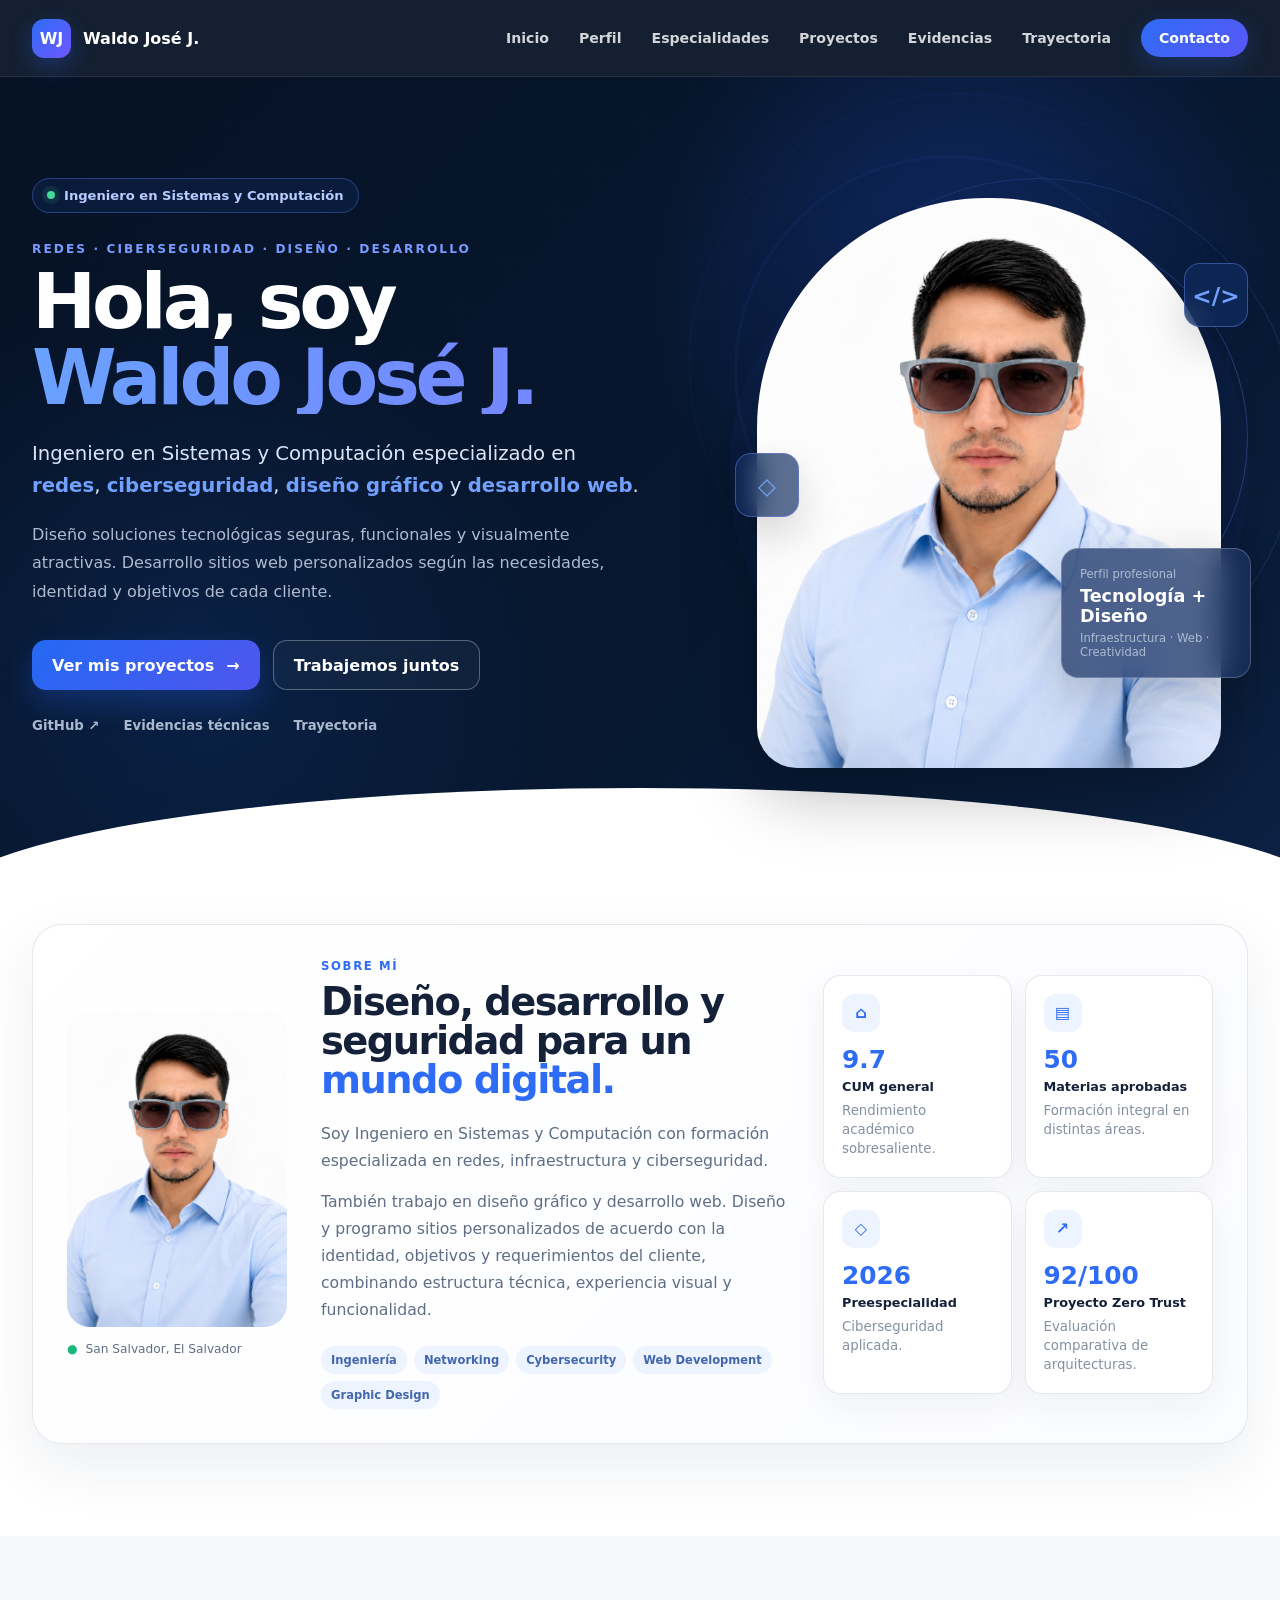
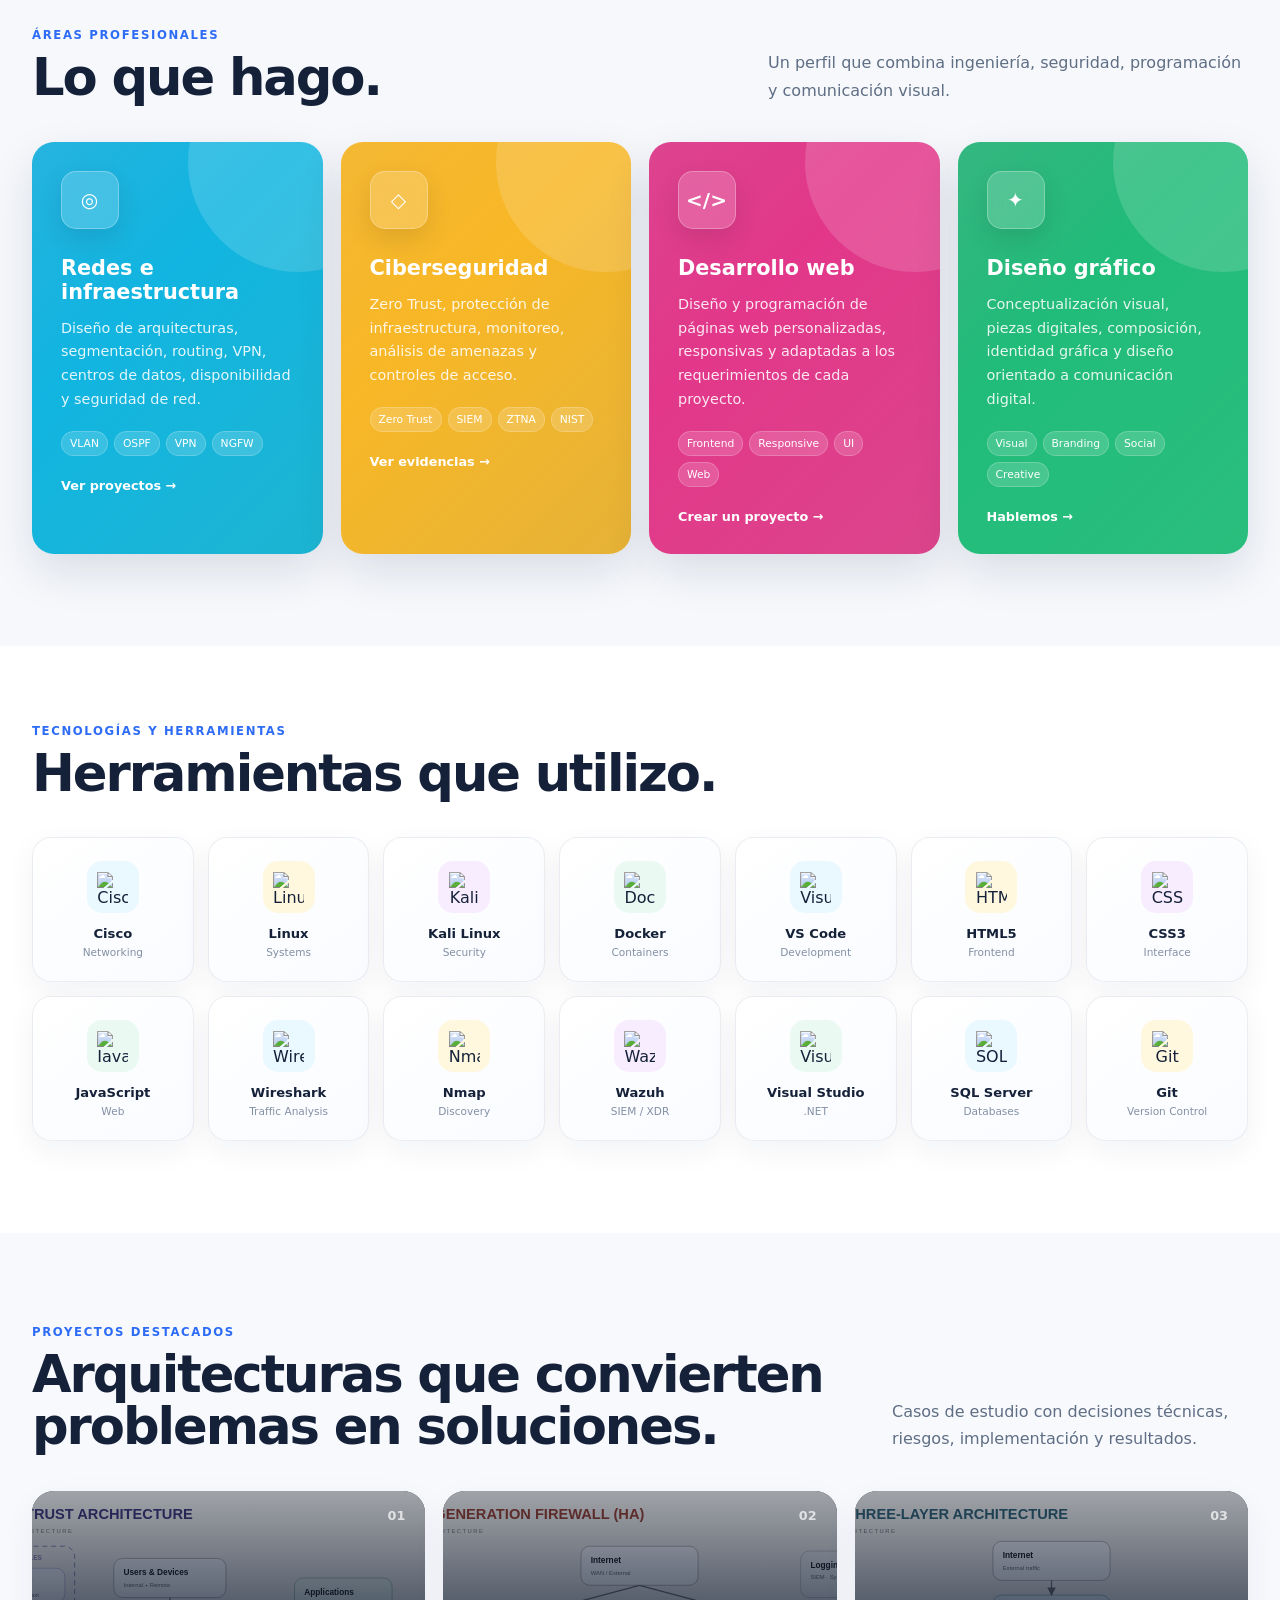
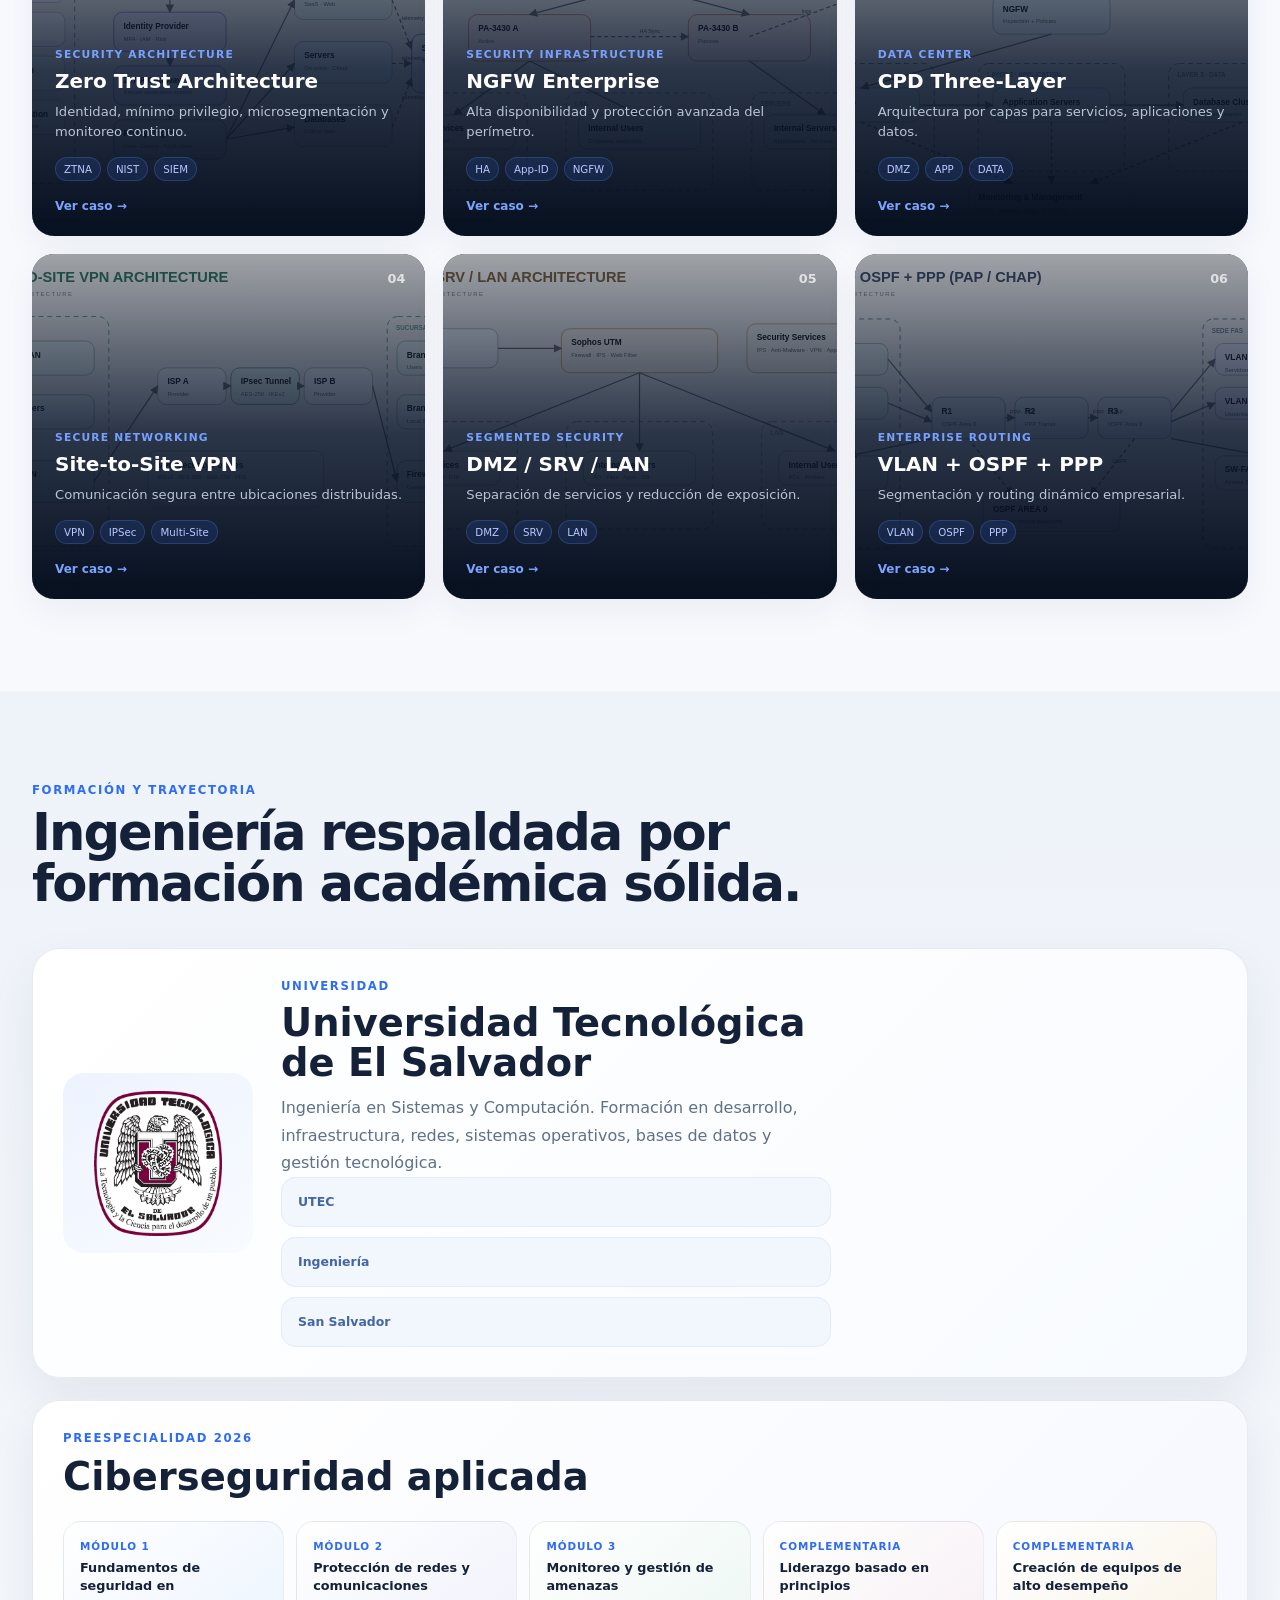
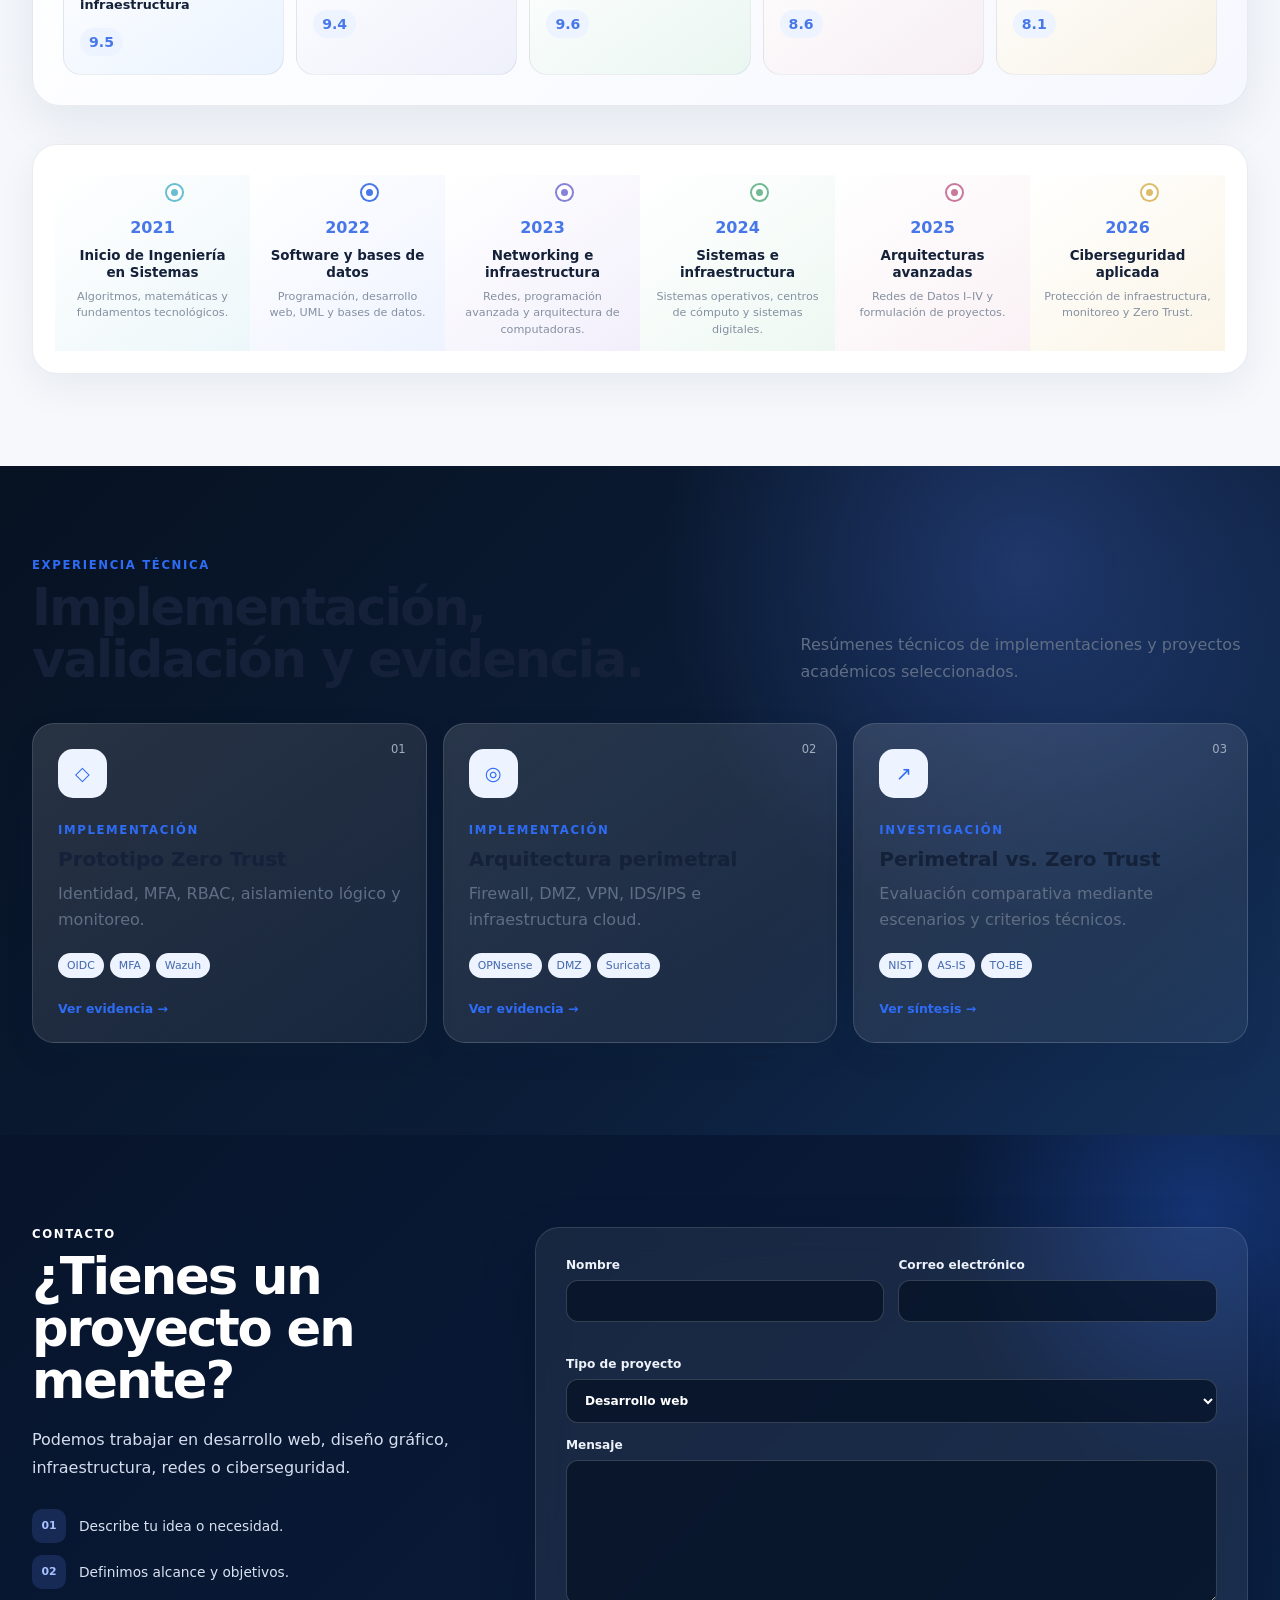
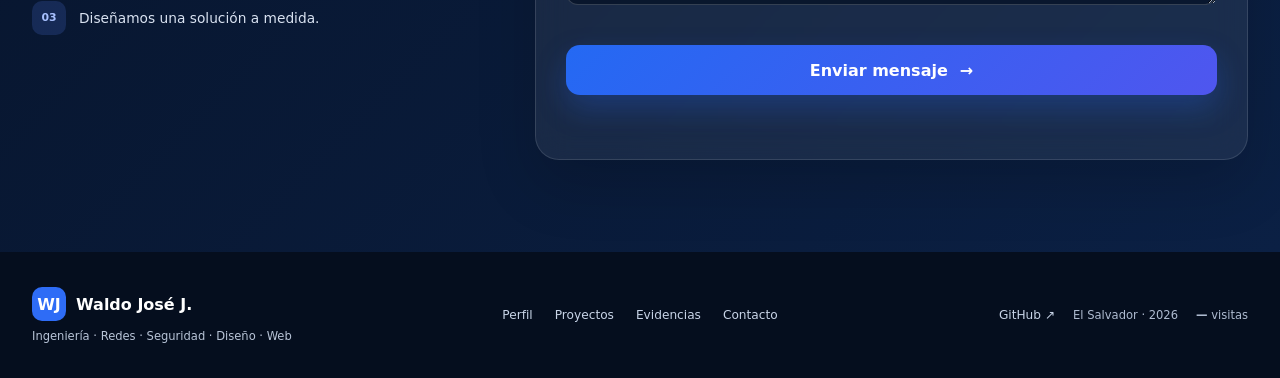
==== commit 8b481624: "Simplify and integrate portfolio visit counter" ====
--- a/index.html
+++ b/index.html
@@ -1631,33 +1631,7 @@
 
 
 <footer class="footer">
-<div class="footer-stats">
-
-    <div class="footer-stat">
-        <span class="footer-stat-icon">◎</span>
-        <div>
-            <strong id="visitCount">—</strong>
-            <small>Visitas al portafolio</small>
-        </div>
-    </div>
-
-    <div class="footer-stat">
-        <span class="footer-stat-icon">◇</span>
-        <div>
-            <strong>10</strong>
-            <small>Casos y evidencias</small>
-        </div>
-    </div>
-
-    <div class="footer-stat">
-        <span class="footer-stat-icon">&lt;/&gt;</span>
-        <div>
-            <strong>2026</strong>
-            <small>Portafolio profesional</small>
-        </div>
-    </div>
-
-</div>
+
 
 
     <div class="shell footer-layout">
@@ -1697,11 +1671,18 @@
             <span>
                 El Salvador · 2026
             </span>
-
-            <span class="visit-counter" aria-live="polite">
-                Visitas:
-                <strong id="visitCount">—</strong>
-            </span>
+<span class="footer-visit-counter">
+    <span class="footer-visit-dot"></span>
+
+    <strong id="visitCount">—</strong>
+
+    <span class="footer-visit-label">
+        visitas
+    </span>
+</span>
+
+
+            
 
         </div>
 
--- a/css/unified.css
+++ b/css/unified.css
@@ -4339,3 +4339,205 @@
 
 }
 
+
+/* =========================================================
+   CLEAN FOOTER COUNTER FINAL
+========================================================= */
+
+/* matar definitivamente versiones anteriores */
+
+.portfolio-stats-footer,
+.footer-stats,
+.footer-stat,
+.portfolio-stat {
+    display: none !important;
+}
+
+
+/* footer vuelve a tamaño normal */
+
+.footer {
+    padding:
+        26px 0 !important;
+}
+
+
+.footer-layout {
+    padding-top:
+        0 !important;
+
+    border-top:
+        0 !important;
+}
+
+
+/* contador integrado */
+
+.footer-visit-counter {
+    display:
+        inline-flex;
+
+    align-items:
+        center;
+
+    gap:
+        6px;
+
+    min-height:
+        30px;
+
+    padding:
+        5px 10px;
+
+    margin-left:
+        8px;
+
+    border:
+        1px solid
+        rgba(255,255,255,.09);
+
+    border-radius:
+        999px;
+
+    background:
+        rgba(255,255,255,.045);
+
+    color:
+        #aebbd0;
+
+    white-space:
+        nowrap;
+}
+
+
+.footer-visit-dot {
+    width:
+        6px;
+
+    height:
+        6px;
+
+    border-radius:
+        50%;
+
+    background:
+        #5f8df4;
+
+    box-shadow:
+        0 0 10px
+        rgba(95,141,244,.55);
+}
+
+
+.footer-visit-counter strong {
+    color:
+        #ffffff !important;
+
+    font-size:
+        .72rem;
+
+    font-weight:
+        800;
+}
+
+
+.footer-visit-label {
+    color:
+        #9fadc1;
+
+    font-size:
+        .66rem;
+}
+
+
+/* footer completo más limpio */
+
+.footer-brand strong {
+    color:
+        #ffffff !important;
+}
+
+
+.footer-brand p {
+    color:
+        #8797ad !important;
+}
+
+
+.footer-nav a {
+    color:
+        #b2bfd2 !important;
+}
+
+
+.footer-nav a:hover {
+    color:
+        #ffffff !important;
+}
+
+
+.footer-end {
+    display:
+        flex;
+
+    align-items:
+        center;
+
+    justify-content:
+        flex-end;
+
+    flex-wrap:
+        wrap;
+
+    gap:
+        7px;
+
+    color:
+        #93a2b7 !important;
+}
+
+
+/* tablet */
+
+@media (max-width: 850px) {
+
+    .footer-layout {
+        gap:
+            20px !important;
+    }
+
+}
+
+
+/* móvil */
+
+@media (max-width: 650px) {
+
+    .footer-layout {
+        display:
+            grid !important;
+
+        grid-template-columns:
+            1fr !important;
+
+        gap:
+            20px !important;
+
+        text-align:
+            left !important;
+    }
+
+
+    .footer-end {
+        justify-content:
+            flex-start;
+    }
+
+
+    .footer-visit-counter {
+        margin-left:
+            0;
+    }
+
+}
+
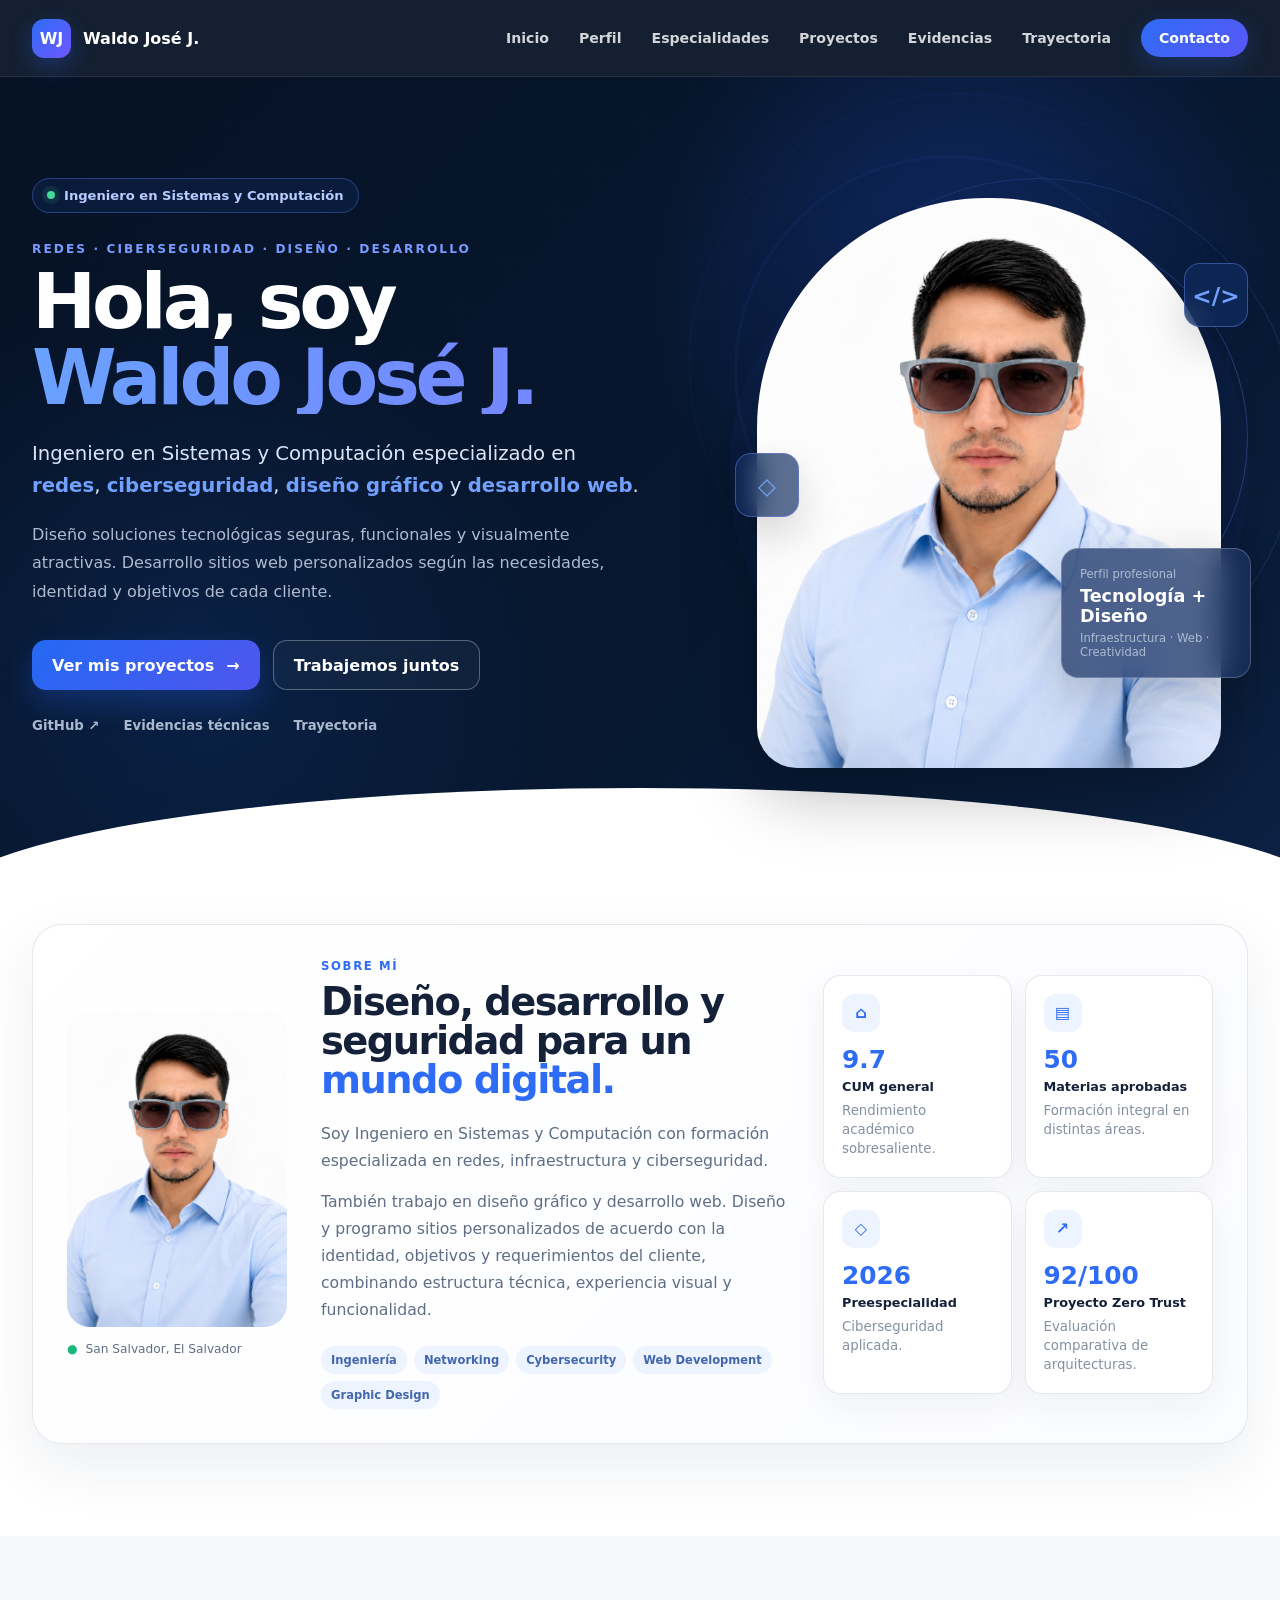
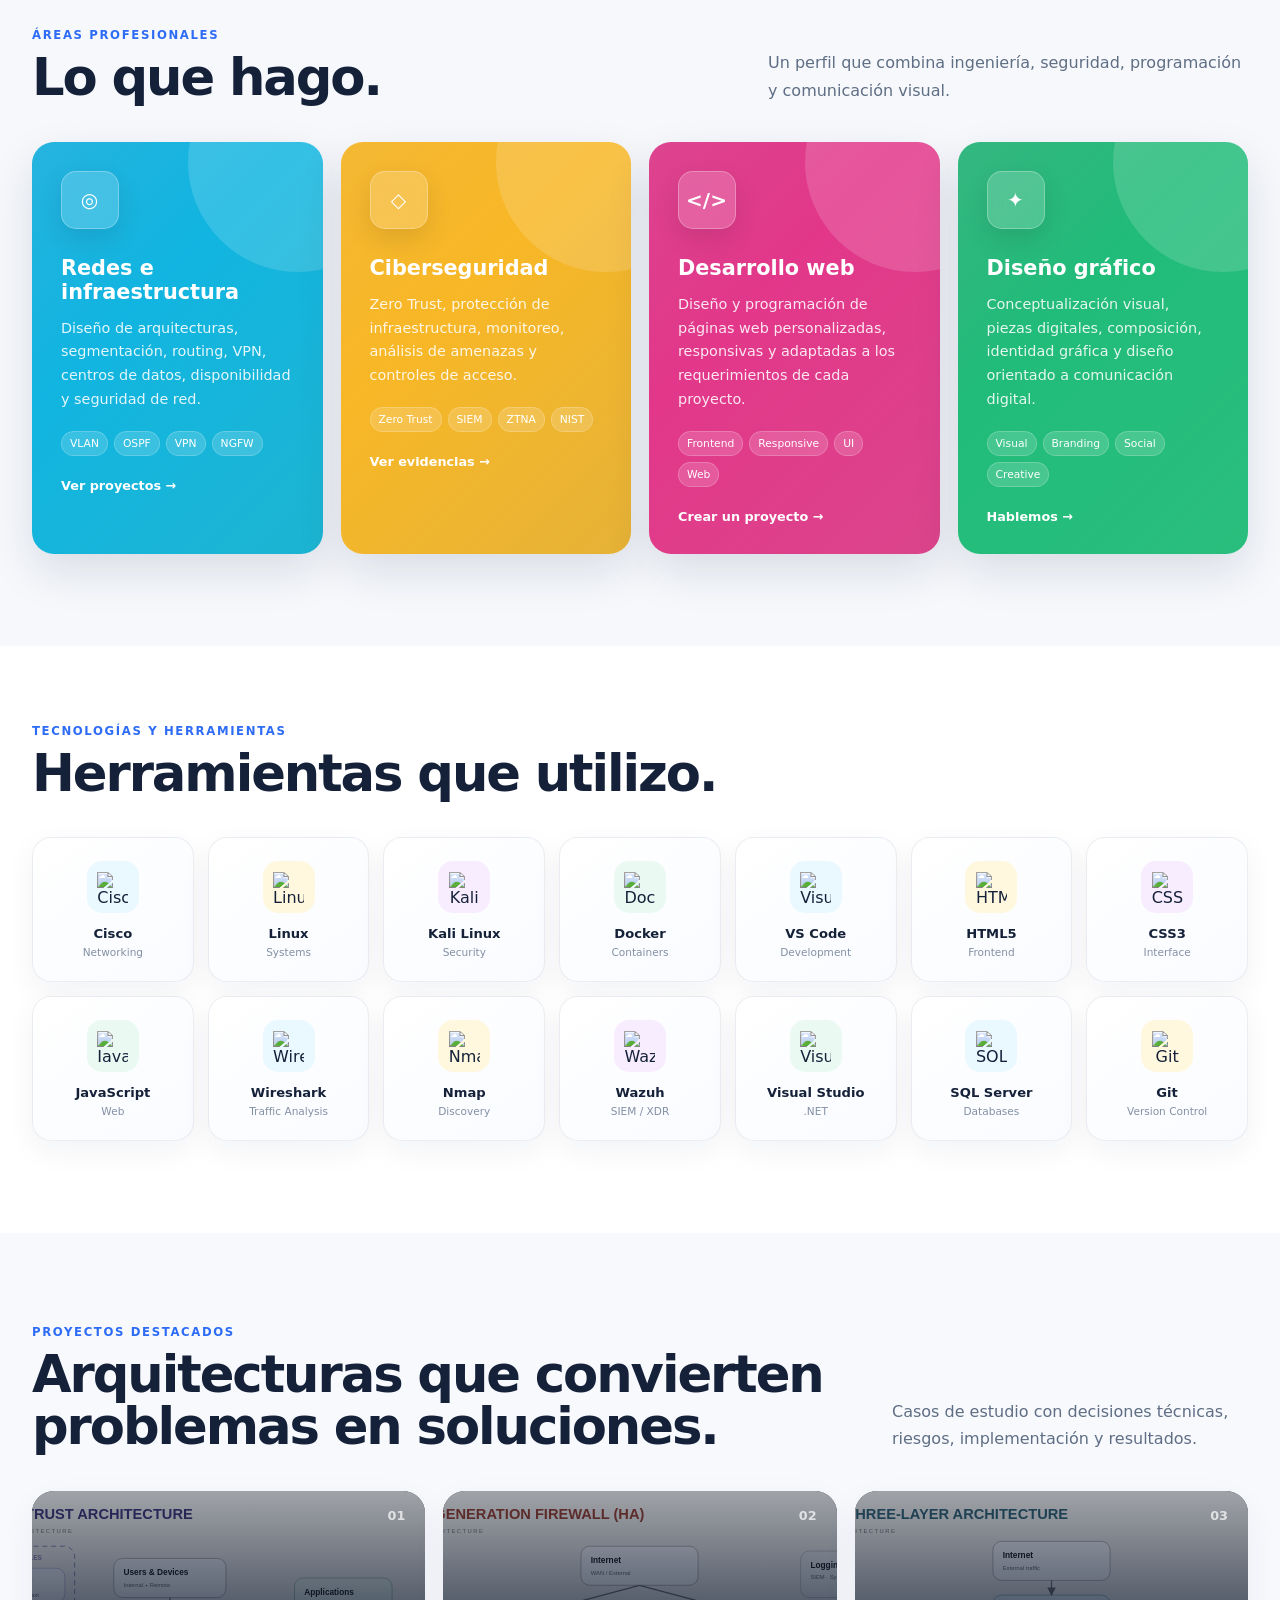
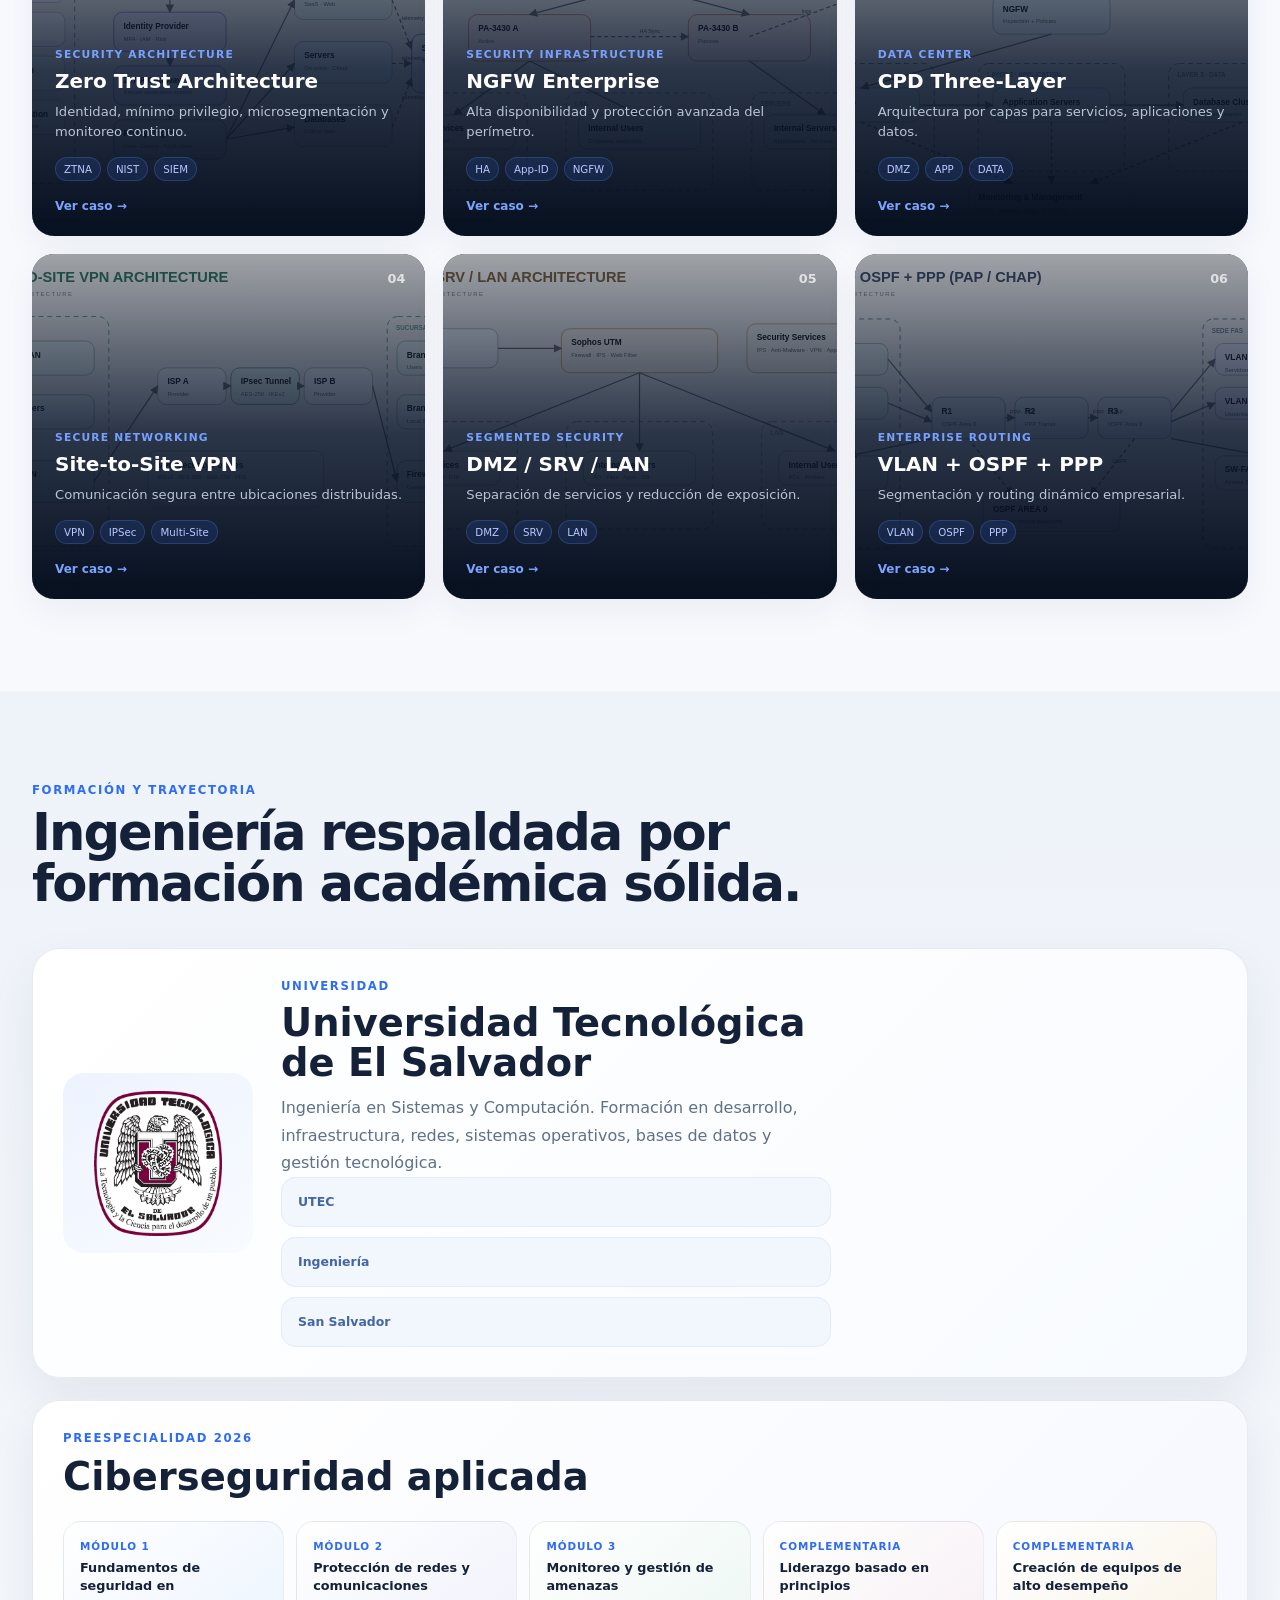
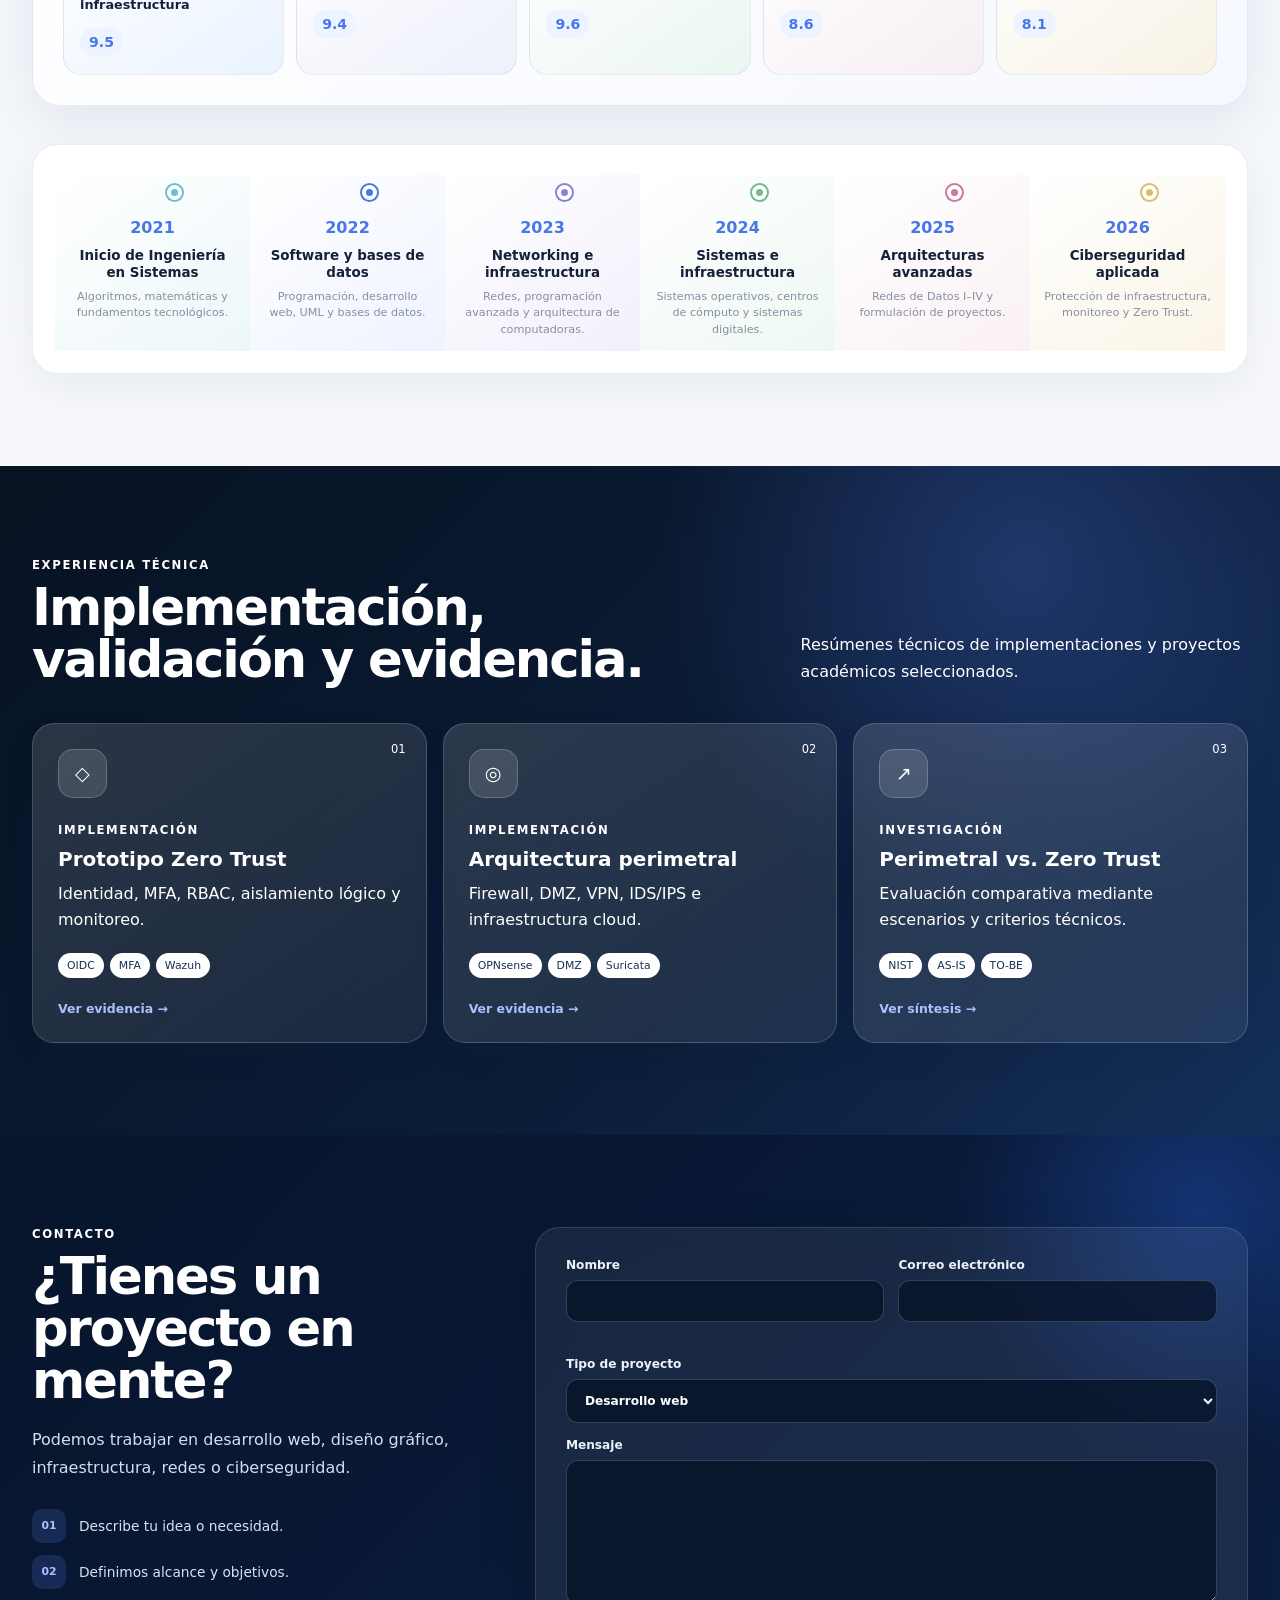
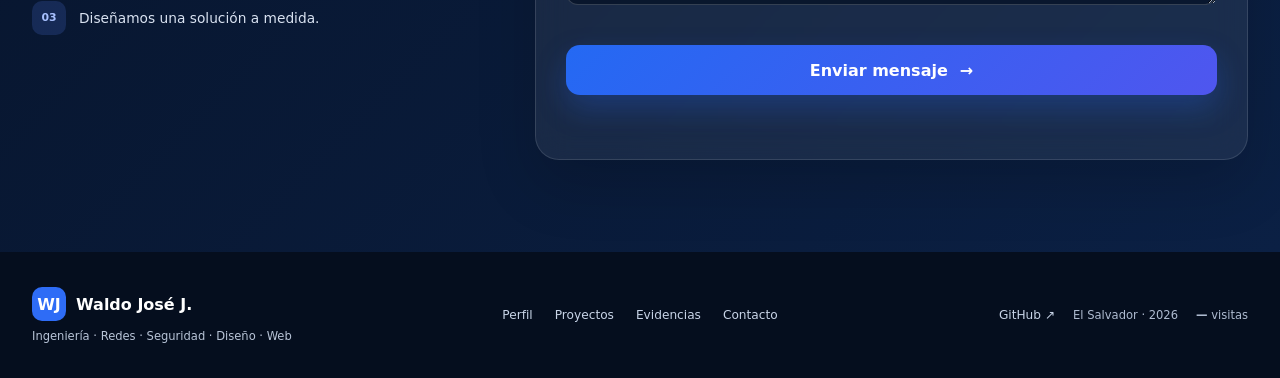
==== commit c695ec68: "Force white contrast in technical experience section" ====
--- a/index.html
+++ b/index.html
@@ -84,6 +84,129 @@
         rel="stylesheet"
         href="./css/unified.css"
     >
+
+
+<style id="evidence-contrast-hotfix">
+
+/* =========================================
+   EVIDENCIAS - CONTRASTE DEFINITIVO
+========================================= */
+
+#evidencias {
+    color: #ffffff !important;
+}
+
+/* EXPERIENCIA TÉCNICA */
+
+#evidencias .section-heading .eyebrow {
+    color: #ffffff !important;
+    opacity: 1 !important;
+}
+
+/* Implementación, validación y evidencia */
+
+#evidencias .section-heading h2 {
+    color: #ffffff !important;
+    opacity: 1 !important;
+}
+
+/* Resumen superior */
+
+#evidencias .section-heading > p {
+    color: #ffffff !important;
+    opacity: 1 !important;
+}
+
+
+/* 01 / 02 / 03 */
+
+#evidencias .evidence-number {
+    color: #ffffff !important;
+    opacity: 1 !important;
+}
+
+
+/* IMPLEMENTACIÓN / INVESTIGACIÓN */
+
+#evidencias .evidence-card .eyebrow {
+    color: #ffffff !important;
+    opacity: 1 !important;
+}
+
+
+/* TÍTULOS DE TARJETA */
+
+#evidencias .evidence-card h3 {
+    color: #ffffff !important;
+    opacity: 1 !important;
+}
+
+
+/* DESCRIPCIONES */
+
+#evidencias .evidence-card p {
+    color: #ffffff !important;
+    opacity: 1 !important;
+}
+
+
+/* ICONOS ◇ ◎ ↗ */
+
+#evidencias .evidence-icon {
+    color: #ffffff !important;
+
+    background:
+        rgba(255,255,255,.13) !important;
+
+    border:
+        1px solid rgba(255,255,255,.20) !important;
+}
+
+
+/* TARJETAS */
+
+#evidencias .evidence-card {
+    color: #ffffff !important;
+
+    background:
+        linear-gradient(
+            145deg,
+            rgba(255,255,255,.14),
+            rgba(255,255,255,.07)
+        ) !important;
+
+    border-color:
+        rgba(255,255,255,.17) !important;
+}
+
+
+/* TAGS: OIDC, MFA, Wazuh, etc. */
+
+#evidencias .evidence-tags span {
+    color: #183153 !important;
+
+    background: #ffffff !important;
+
+    border-color:
+        rgba(255,255,255,.35) !important;
+
+    opacity: 1 !important;
+}
+
+
+/* Ver evidencia / Ver síntesis */
+
+#evidencias .evidence-card a,
+#evidencias .evidence-card > strong {
+    color: #a9c2ff !important;
+    opacity: 1 !important;
+}
+
+#evidencias .evidence-card a:hover {
+    color: #ffffff !important;
+}
+
+</style>
 
 </head>
 
--- a/css/unified.css
+++ b/css/unified.css
@@ -4541,3 +4541,262 @@
 
 }
 
+
+/* =========================================================
+   EVIDENCE SECTION CONTRAST FIX
+========================================================= */
+
+.evidence-section {
+    color: #ffffff !important;
+}
+
+
+/* encabezado de sección */
+
+.evidence-section .eyebrow {
+    color: #78a3ff !important;
+}
+
+.evidence-section .section-heading h2 {
+    color: #ffffff !important;
+}
+
+.evidence-section .section-heading > p {
+    color: #c5d0e2 !important;
+
+    opacity: 1 !important;
+}
+
+
+/* tarjetas */
+
+.evidence-section .evidence-card {
+    background:
+        linear-gradient(
+            145deg,
+            rgba(255,255,255,.12),
+            rgba(255,255,255,.055)
+        ) !important;
+
+    border-color:
+        rgba(255,255,255,.13) !important;
+}
+
+
+/* número superior */
+
+.evidence-section .evidence-number {
+    color:
+        rgba(219,229,246,.68) !important;
+}
+
+
+/* categoría */
+
+.evidence-section .evidence-card .eyebrow {
+    color: #6f9cff !important;
+}
+
+
+/* títulos principales */
+
+.evidence-section .evidence-card h3 {
+    color: #ffffff !important;
+
+    opacity: 1 !important;
+
+    text-shadow:
+        0 1px 1px rgba(0,0,0,.08);
+}
+
+
+/* texto descriptivo */
+
+.evidence-section .evidence-card p:not(.eyebrow) {
+    color: #c4cfdf !important;
+
+    opacity: 1 !important;
+
+    line-height: 1.65;
+}
+
+
+/* icono */
+
+.evidence-section .evidence-icon {
+    color: #628be8 !important;
+
+    background: #f1f5ff !important;
+
+    border-color:
+        rgba(255,255,255,.18) !important;
+}
+
+
+/* tags */
+
+.evidence-section .evidence-tags span {
+    color: #355177 !important;
+
+    background: #f2f6fc !important;
+
+    border-color:
+        rgba(255,255,255,.20) !important;
+}
+
+
+/* links */
+
+.evidence-section .evidence-card > a,
+.evidence-section .evidence-card > strong {
+    color: #6d9aff !important;
+
+    font-weight: 800;
+}
+
+
+.evidence-section .evidence-card > a:hover {
+    color: #ffffff !important;
+}
+
+
+/* =========================================================
+   CONTACTO - AJUSTE FINO
+========================================================= */
+
+.contact-section .eyebrow {
+    color: #8baaff !important;
+}
+
+.contact-section h2 {
+    color: #ffffff !important;
+}
+
+.contact-section .contact-copy > p {
+    color: #d1dbea !important;
+}
+
+.contact-section .contact-points p {
+    color: #d8e1ef !important;
+}
+
+
+/* =========================================================
+   FOOTER
+========================================================= */
+
+.footer,
+.footer a,
+.footer p,
+.footer span {
+    opacity: 1;
+}
+
+.footer-brand strong {
+    color: #ffffff !important;
+}
+
+.footer-brand p {
+    color: #9eacc0 !important;
+}
+
+.footer-nav a {
+    color: #bdc9da !important;
+}
+
+.footer-end,
+.footer-end span {
+    color: #9fadc0 !important;
+}
+
+.footer-visit-counter strong {
+    color: #ffffff !important;
+}
+
+.footer-visit-label {
+    color: #aebbd0 !important;
+}
+
+
+/* =========================================================
+   MOVIL
+========================================================= */
+
+@media (max-width: 650px) {
+
+    .evidence-section .section-heading > p {
+        color: #c8d3e4 !important;
+    }
+
+    .evidence-section .evidence-card h3 {
+        font-size: 1.05rem !important;
+    }
+
+    .evidence-section .evidence-card p:not(.eyebrow) {
+        color: #cbd5e3 !important;
+    }
+
+}
+
+
+/* =========================================================
+   EVIDENCE SECTION - WHITE TEXT FINAL
+========================================================= */
+
+.evidence-section,
+.evidence-section .section-heading h2,
+.evidence-section .section-heading > p,
+.evidence-section .evidence-card h3,
+.evidence-section .evidence-card p,
+.evidence-section .evidence-number {
+    color: #ffffff !important;
+    opacity: 1 !important;
+}
+
+
+/* encabezados pequeños */
+
+.evidence-section .eyebrow,
+.evidence-section .evidence-card .eyebrow {
+    color: #8fb0ff !important;
+}
+
+
+/* tarjetas */
+
+.evidence-section .evidence-card {
+    background:
+        linear-gradient(
+            145deg,
+            rgba(255,255,255,.13),
+            rgba(255,255,255,.06)
+        ) !important;
+
+    border-color:
+        rgba(255,255,255,.15) !important;
+}
+
+
+/* tags siguen claros para contraste */
+
+.evidence-section .evidence-tags span {
+    color: #28466f !important;
+
+    background: #f4f7fc !important;
+
+    border-color:
+        rgba(255,255,255,.22) !important;
+}
+
+
+/* links */
+
+.evidence-section .evidence-card > a,
+.evidence-section .evidence-card > strong {
+    color: #8fb0ff !important;
+}
+
+.evidence-section .evidence-card > a:hover {
+    color: #ffffff !important;
+}
+
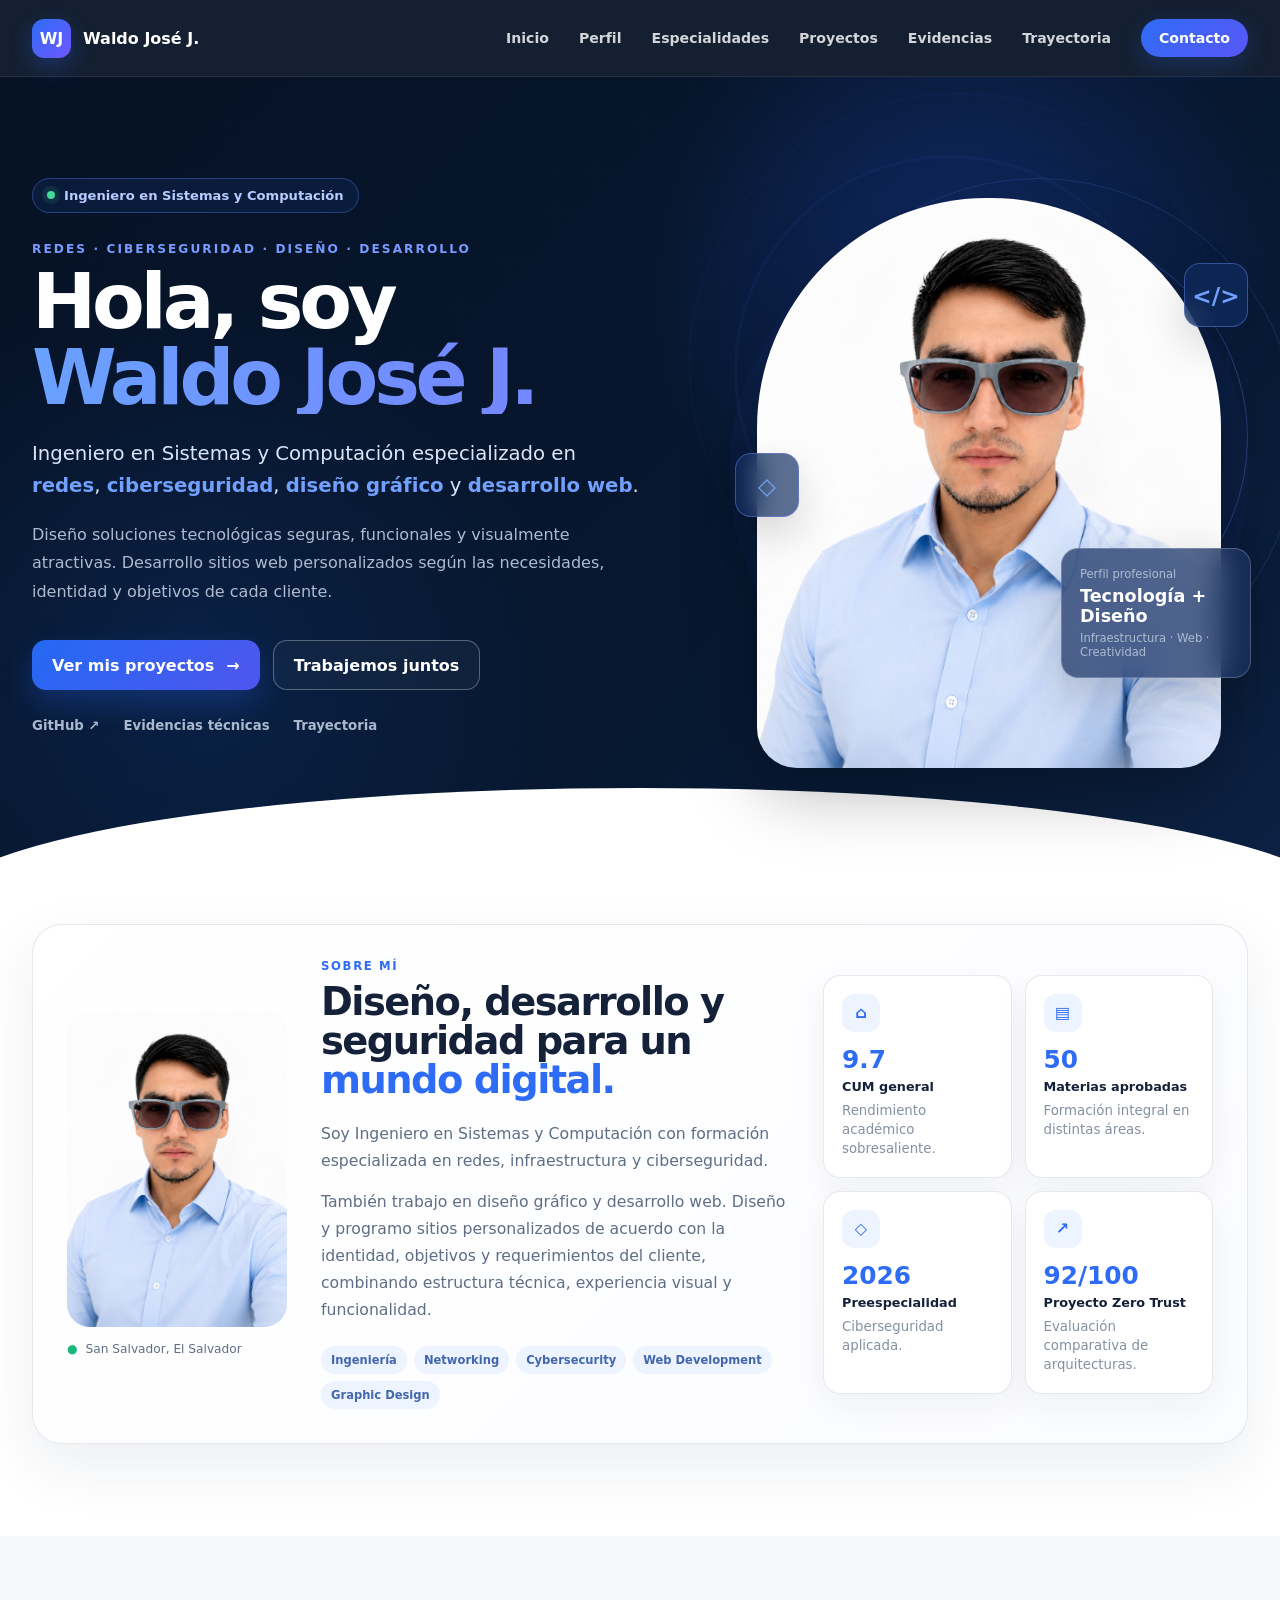
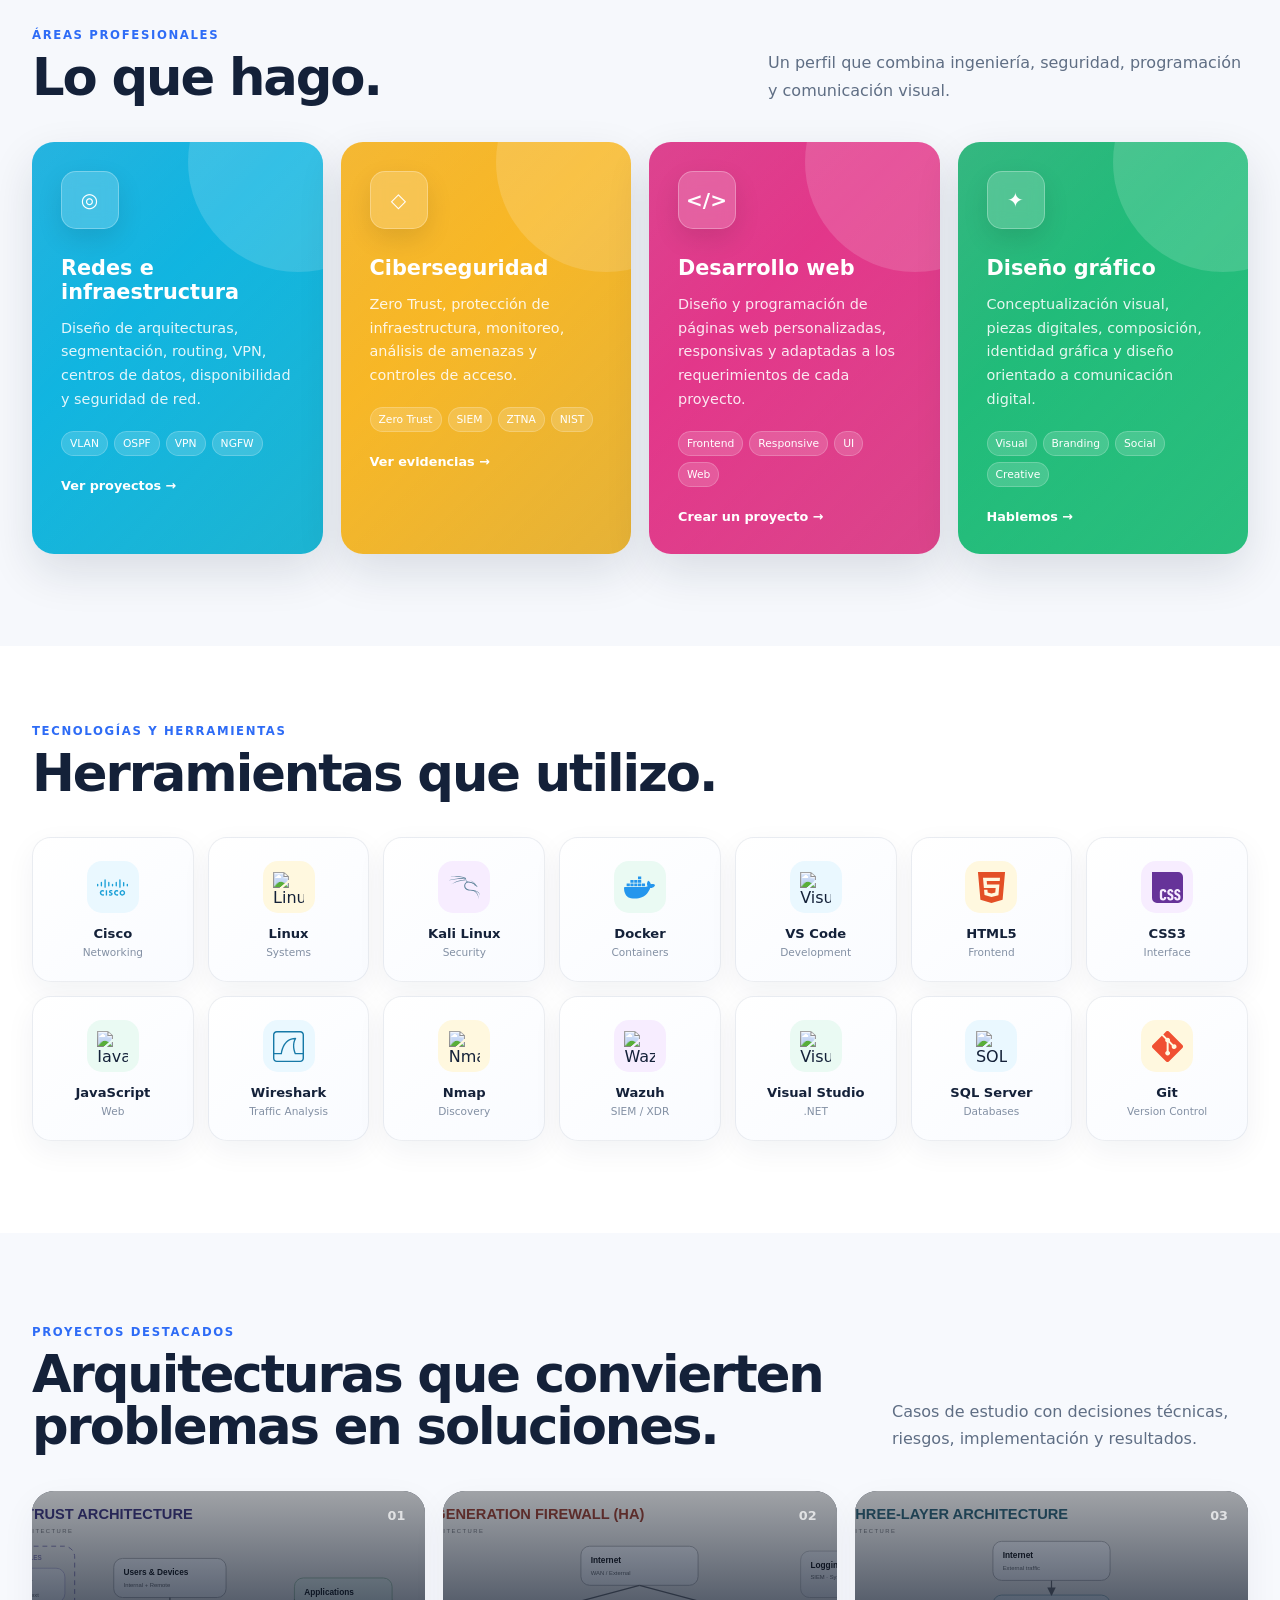
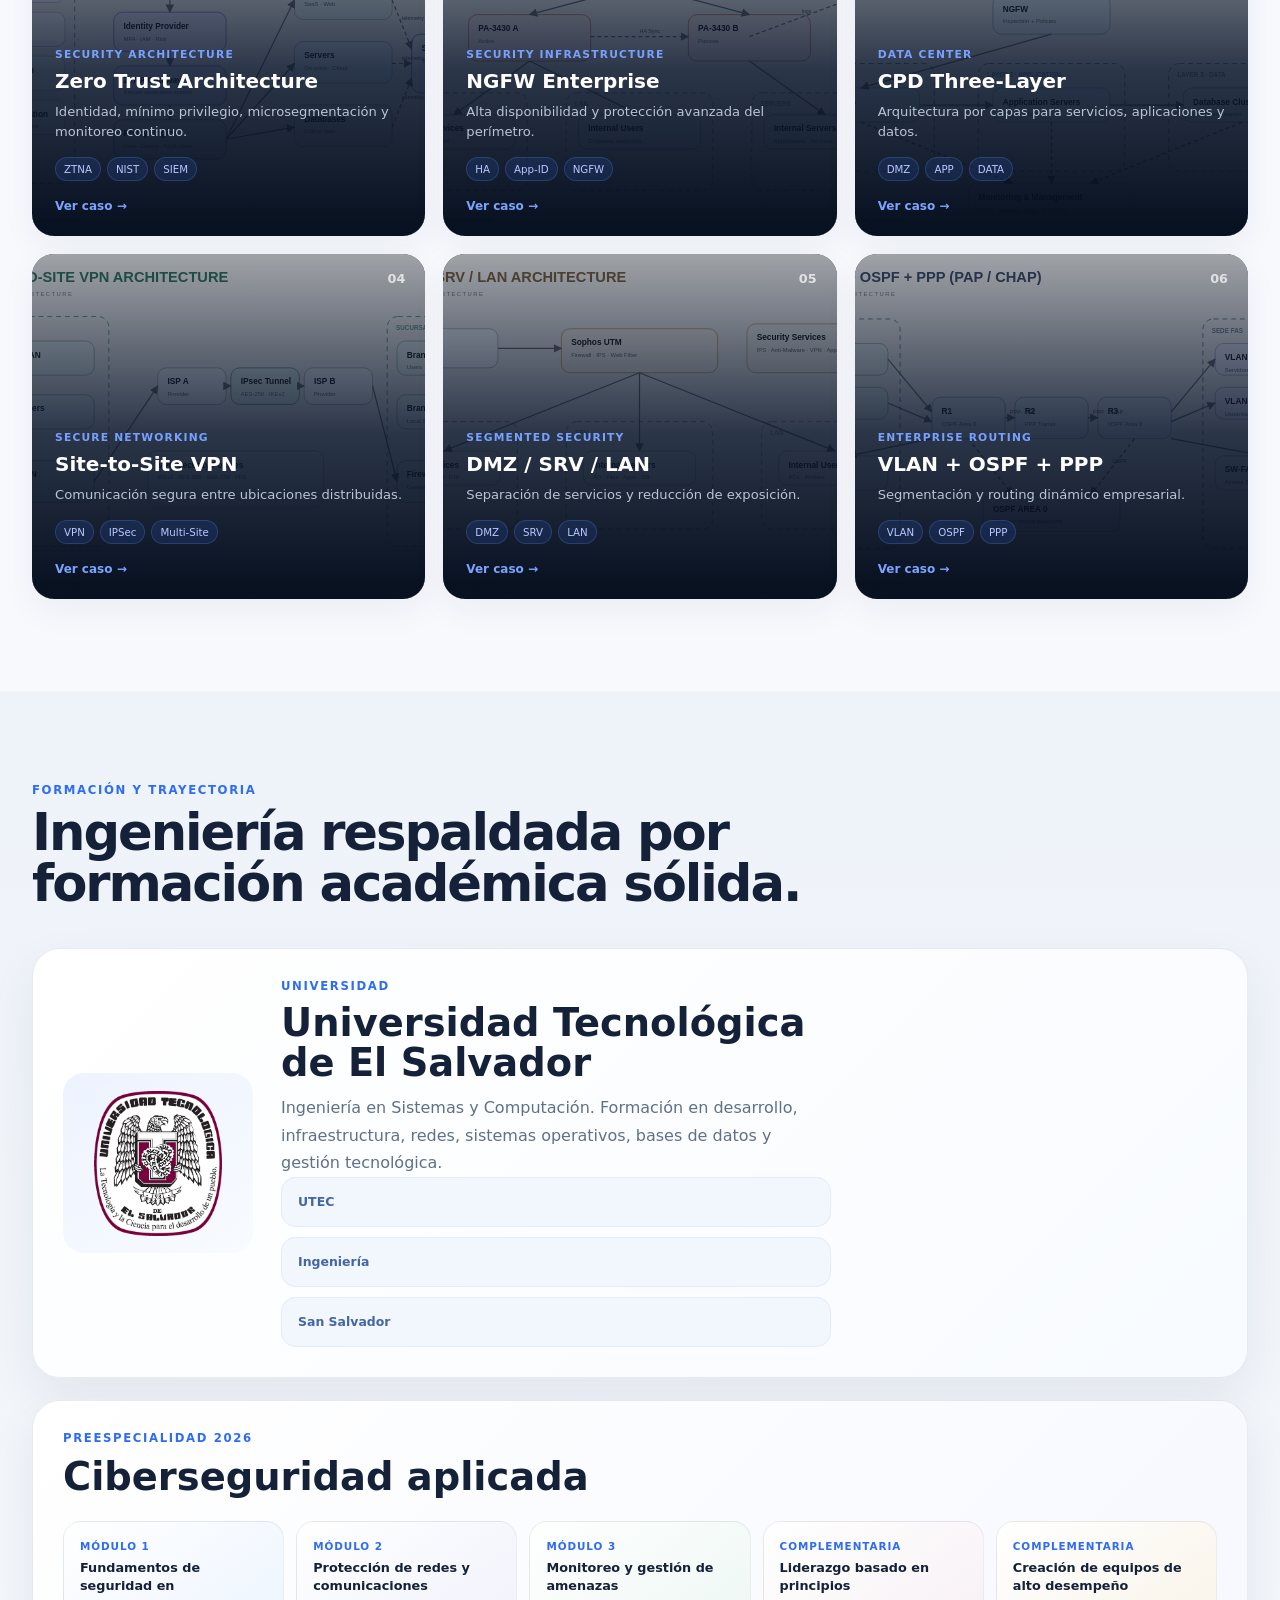
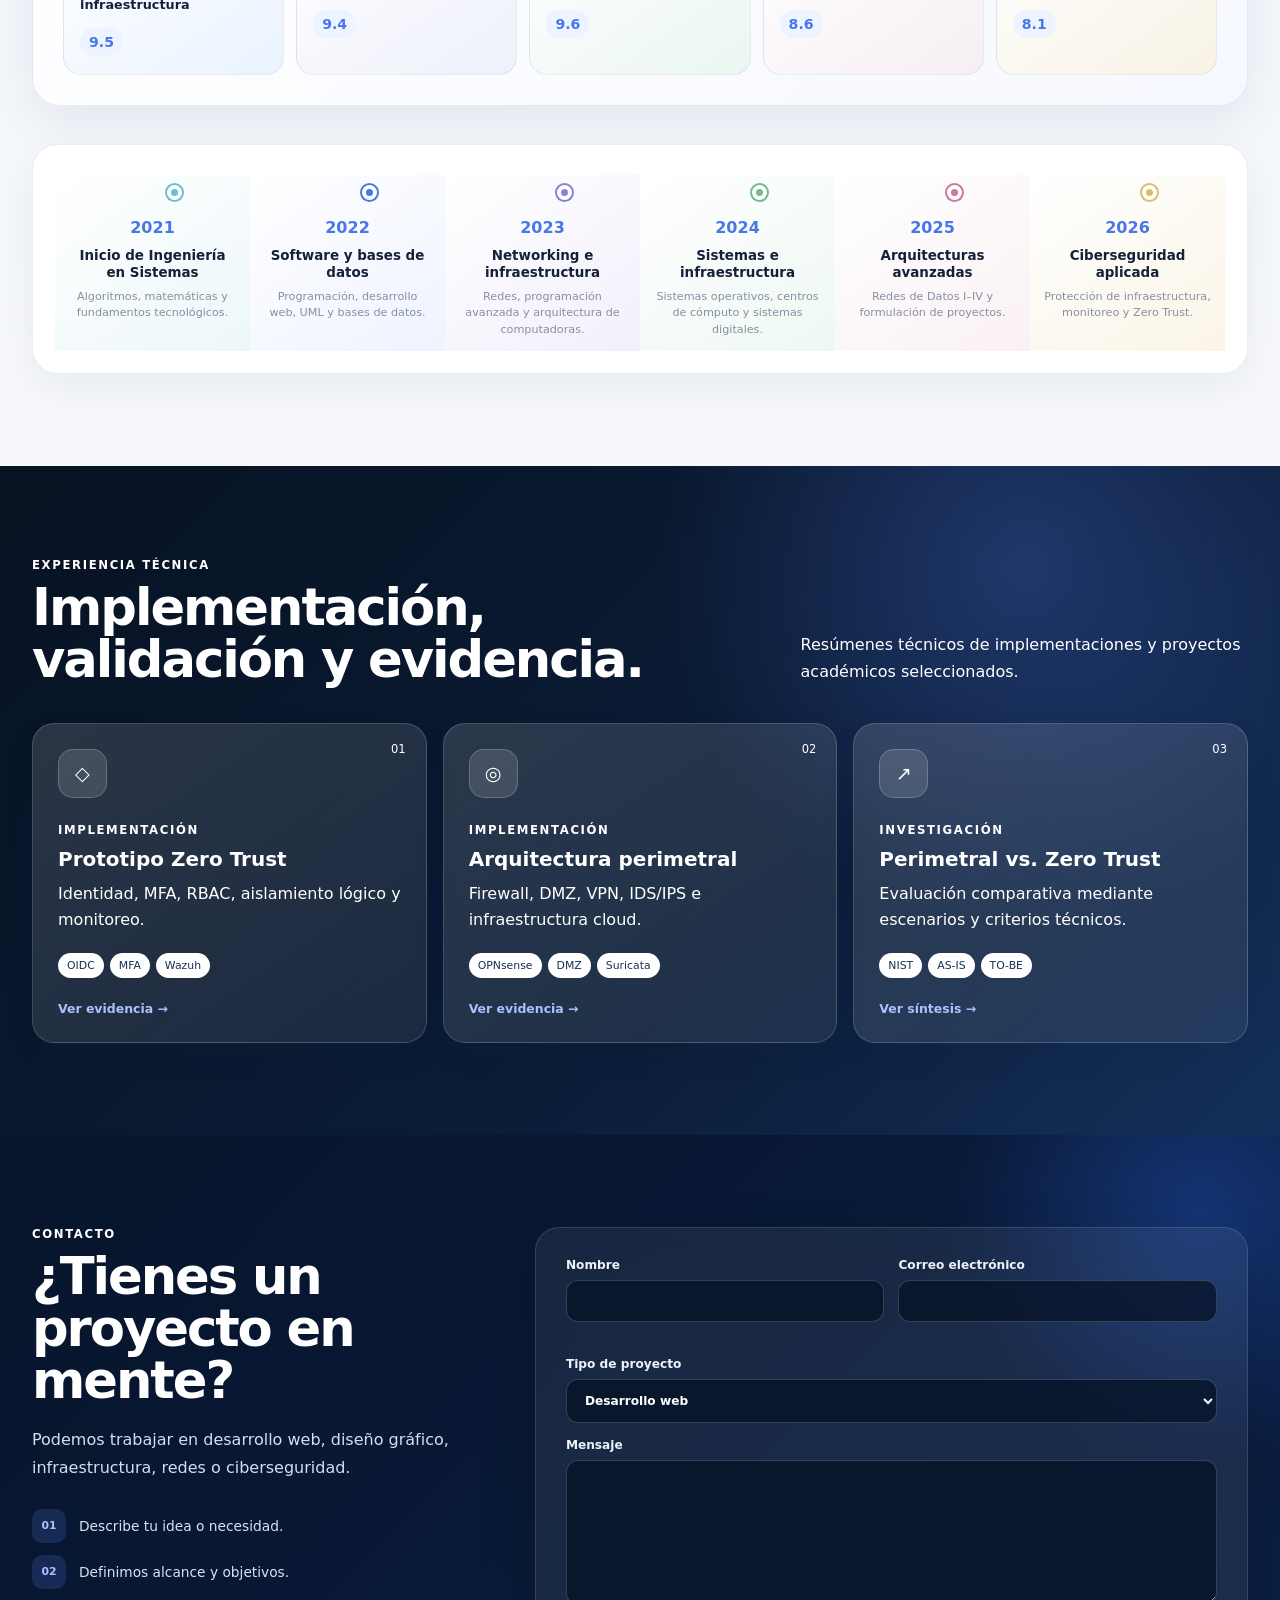
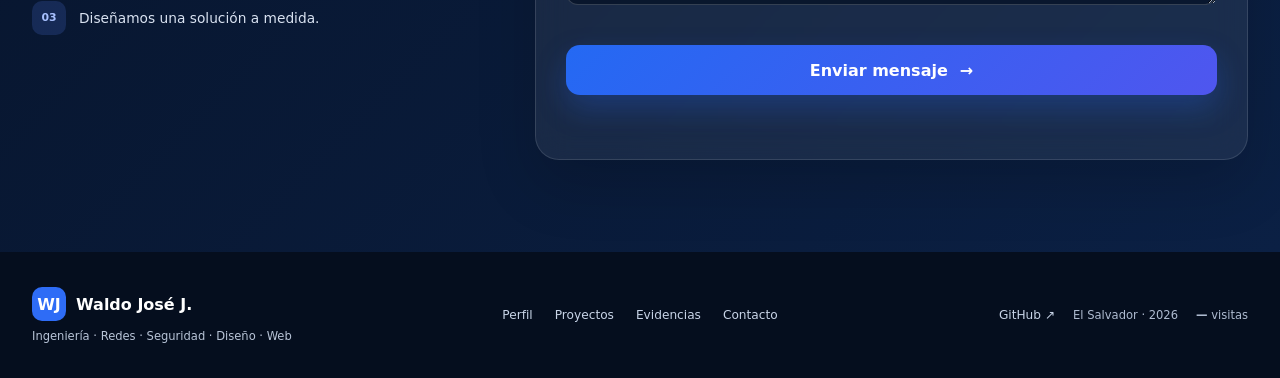
==== commit c83587aa: "Store technology logos locally in SVG" ====
--- a/index.html
+++ b/index.html
@@ -718,7 +718,7 @@
             <div class="tech-chip">
                 <div class="tech-logo">
                     <img
-                        src="https://cdn.simpleicons.org/cisco/1BA0D7"
+                        src="./assets/icons/tools/cisco.svg"
                         alt="Cisco"
                         loading="lazy"
                     >
@@ -730,7 +730,7 @@
             <div class="tech-chip">
                 <div class="tech-logo">
                     <img
-                        src="https://cdn.simpleicons.org/linux/FCC624"
+                        src="./assets/icons/tools/linux.svg"
                         alt="Linux"
                         loading="lazy"
                     >
@@ -742,7 +742,7 @@
             <div class="tech-chip">
                 <div class="tech-logo">
                     <img
-                        src="https://cdn.simpleicons.org/kalilinux/557C94"
+                        src="./assets/icons/tools/kali-linux.svg"
                         alt="Kali Linux"
                         loading="lazy"
                     >
@@ -754,7 +754,7 @@
             <div class="tech-chip">
                 <div class="tech-logo">
                     <img
-                        src="https://cdn.simpleicons.org/docker/2496ED"
+                        src="./assets/icons/tools/docker.svg"
                         alt="Docker"
                         loading="lazy"
                     >
@@ -766,7 +766,7 @@
             <div class="tech-chip">
                 <div class="tech-logo">
                     <img
-                        src="https://cdn.simpleicons.org/visualstudiocode/007ACC"
+                        src="./assets/icons/tools/vscode.svg"
                         alt="Visual Studio Code"
                         loading="lazy"
                     >
@@ -778,7 +778,7 @@
             <div class="tech-chip">
                 <div class="tech-logo">
                     <img
-                        src="https://cdn.simpleicons.org/html5/E34F26"
+                        src="./assets/icons/tools/html5.svg"
                         alt="HTML5"
                         loading="lazy"
                     >
@@ -790,7 +790,7 @@
             <div class="tech-chip">
                 <div class="tech-logo">
                     <img
-                        src="https://cdn.simpleicons.org/css/663399"
+                        src="./assets/icons/tools/css3.svg"
                         alt="CSS"
                         loading="lazy"
                     >
@@ -802,7 +802,7 @@
             <div class="tech-chip">
                 <div class="tech-logo">
                     <img
-                        src="https://cdn.simpleicons.org/javascript/F7DF1E"
+                        src="./assets/icons/tools/javascript.svg"
                         alt="JavaScript"
                         loading="lazy"
                     >
@@ -814,7 +814,7 @@
             <div class="tech-chip">
                 <div class="tech-logo">
                     <img
-                        src="https://cdn.simpleicons.org/wireshark/1679A7"
+                        src="./assets/icons/tools/wireshark.svg"
                         alt="Wireshark"
                         loading="lazy"
                     >
@@ -826,7 +826,7 @@
             <div class="tech-chip">
                 <div class="tech-logo">
                     <img
-                        src="https://cdn.simpleicons.org/nmap/4682B4"
+                        src="./assets/icons/tools/nmap.svg"
                         alt="Nmap"
                         loading="lazy"
                     >
@@ -838,7 +838,7 @@
             <div class="tech-chip">
                 <div class="tech-logo">
                     <img
-                        src="https://cdn.simpleicons.org/wazuh/005571"
+                        src="./assets/icons/tools/wazuh.svg"
                         alt="Wazuh"
                         loading="lazy"
                     >
@@ -850,7 +850,7 @@
             <div class="tech-chip">
                 <div class="tech-logo">
                     <img
-                        src="https://cdn.simpleicons.org/visualstudio/5C2D91"
+                        src="./assets/icons/tools/visual-studio.svg"
                         alt="Visual Studio"
                         loading="lazy"
                     >
@@ -862,7 +862,7 @@
             <div class="tech-chip">
                 <div class="tech-logo">
                     <img
-                        src="https://cdn.simpleicons.org/microsoftsqlserver/CC2927"
+                        src="./assets/icons/tools/sql-server.svg"
                         alt="SQL Server"
                         loading="lazy"
                     >
@@ -874,7 +874,7 @@
             <div class="tech-chip">
                 <div class="tech-logo">
                     <img
-                        src="https://cdn.simpleicons.org/git/F05032"
+                        src="./assets/icons/tools/git.svg"
                         alt="Git"
                         loading="lazy"
                     >
--- a/css/unified.css
+++ b/css/unified.css
@@ -4800,3 +4800,106 @@
     color: #ffffff !important;
 }
 
+
+/* =========================================================
+   TOOL LOGOS LOCAL SVG / HD
+========================================================= */
+
+.tech-logo {
+    display: grid !important;
+
+    place-items: center !important;
+
+    width: 62px !important;
+    height: 62px !important;
+
+    margin:
+        0 auto 14px !important;
+
+    padding:
+        11px !important;
+
+    border:
+        1px solid rgba(30,52,84,.07);
+
+    border-radius:
+        18px !important;
+
+    background:
+        linear-gradient(
+            145deg,
+            #ffffff,
+            #f2f6fb
+        ) !important;
+
+    box-shadow:
+        0 7px 18px rgba(19,43,75,.05);
+}
+
+
+.tech-logo img {
+    display: block !important;
+
+    width: 38px !important;
+    height: 38px !important;
+
+    max-width: none !important;
+    max-height: none !important;
+
+    object-fit: contain !important;
+
+    image-rendering: auto;
+
+    opacity: 1 !important;
+    visibility: visible !important;
+}
+
+
+.tech-chip {
+    overflow: visible !important;
+}
+
+
+/* logos especialmente anchos */
+
+.tech-chip:has(img[alt="Cisco"]) .tech-logo img,
+.tech-chip:has(img[alt="Wazuh"]) .tech-logo img,
+.tech-chip:has(img[alt="Wireshark"]) .tech-logo img {
+    width: 42px !important;
+    height: 42px !important;
+}
+
+
+/* JavaScript: logo amarillo necesita fondo blanco */
+
+.tech-chip:has(img[alt="JavaScript"]) .tech-logo {
+    background: #fff !important;
+}
+
+
+/* Linux también respira mejor */
+
+.tech-chip:has(img[alt="Linux"]) .tech-logo {
+    background:
+        linear-gradient(
+            145deg,
+            #fffdf5,
+            #fff8df
+        ) !important;
+}
+
+
+@media (max-width: 650px) {
+
+    .tech-logo {
+        width: 56px !important;
+        height: 56px !important;
+    }
+
+    .tech-logo img {
+        width: 34px !important;
+        height: 34px !important;
+    }
+
+}
+
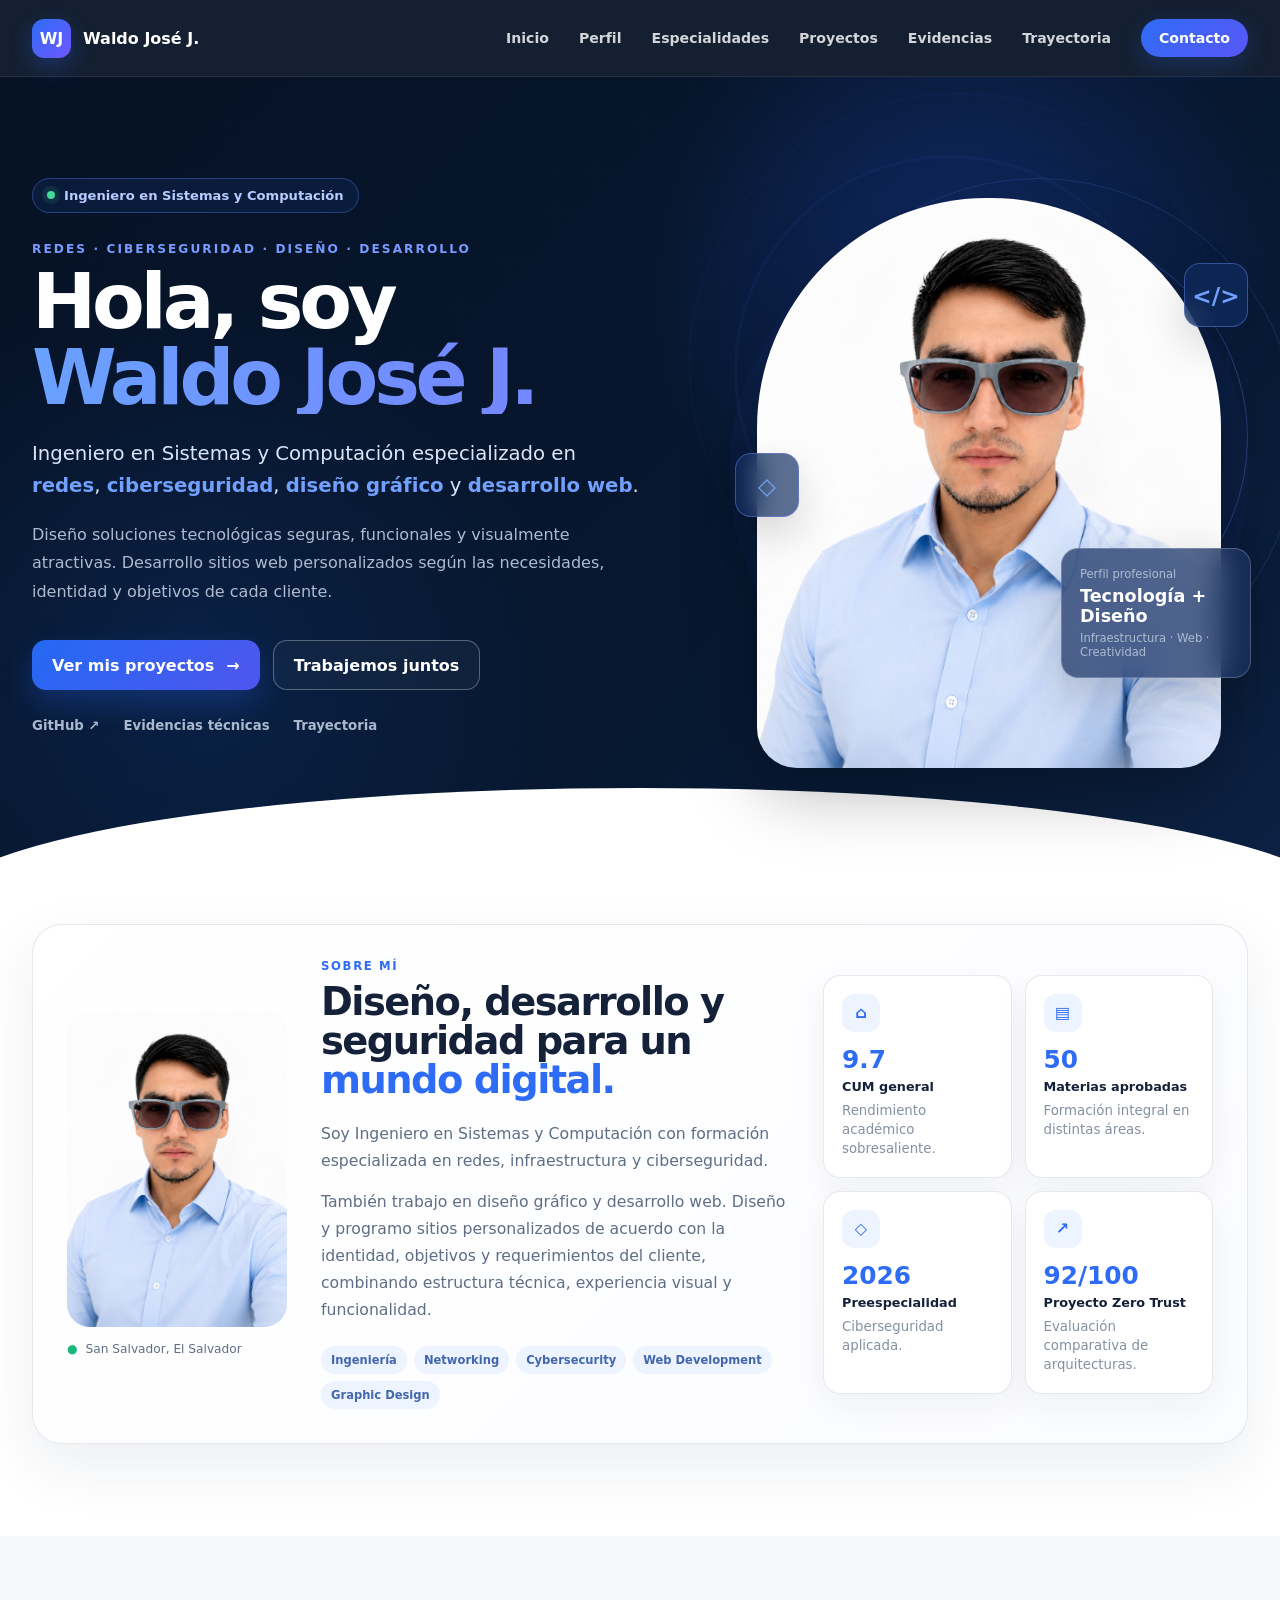
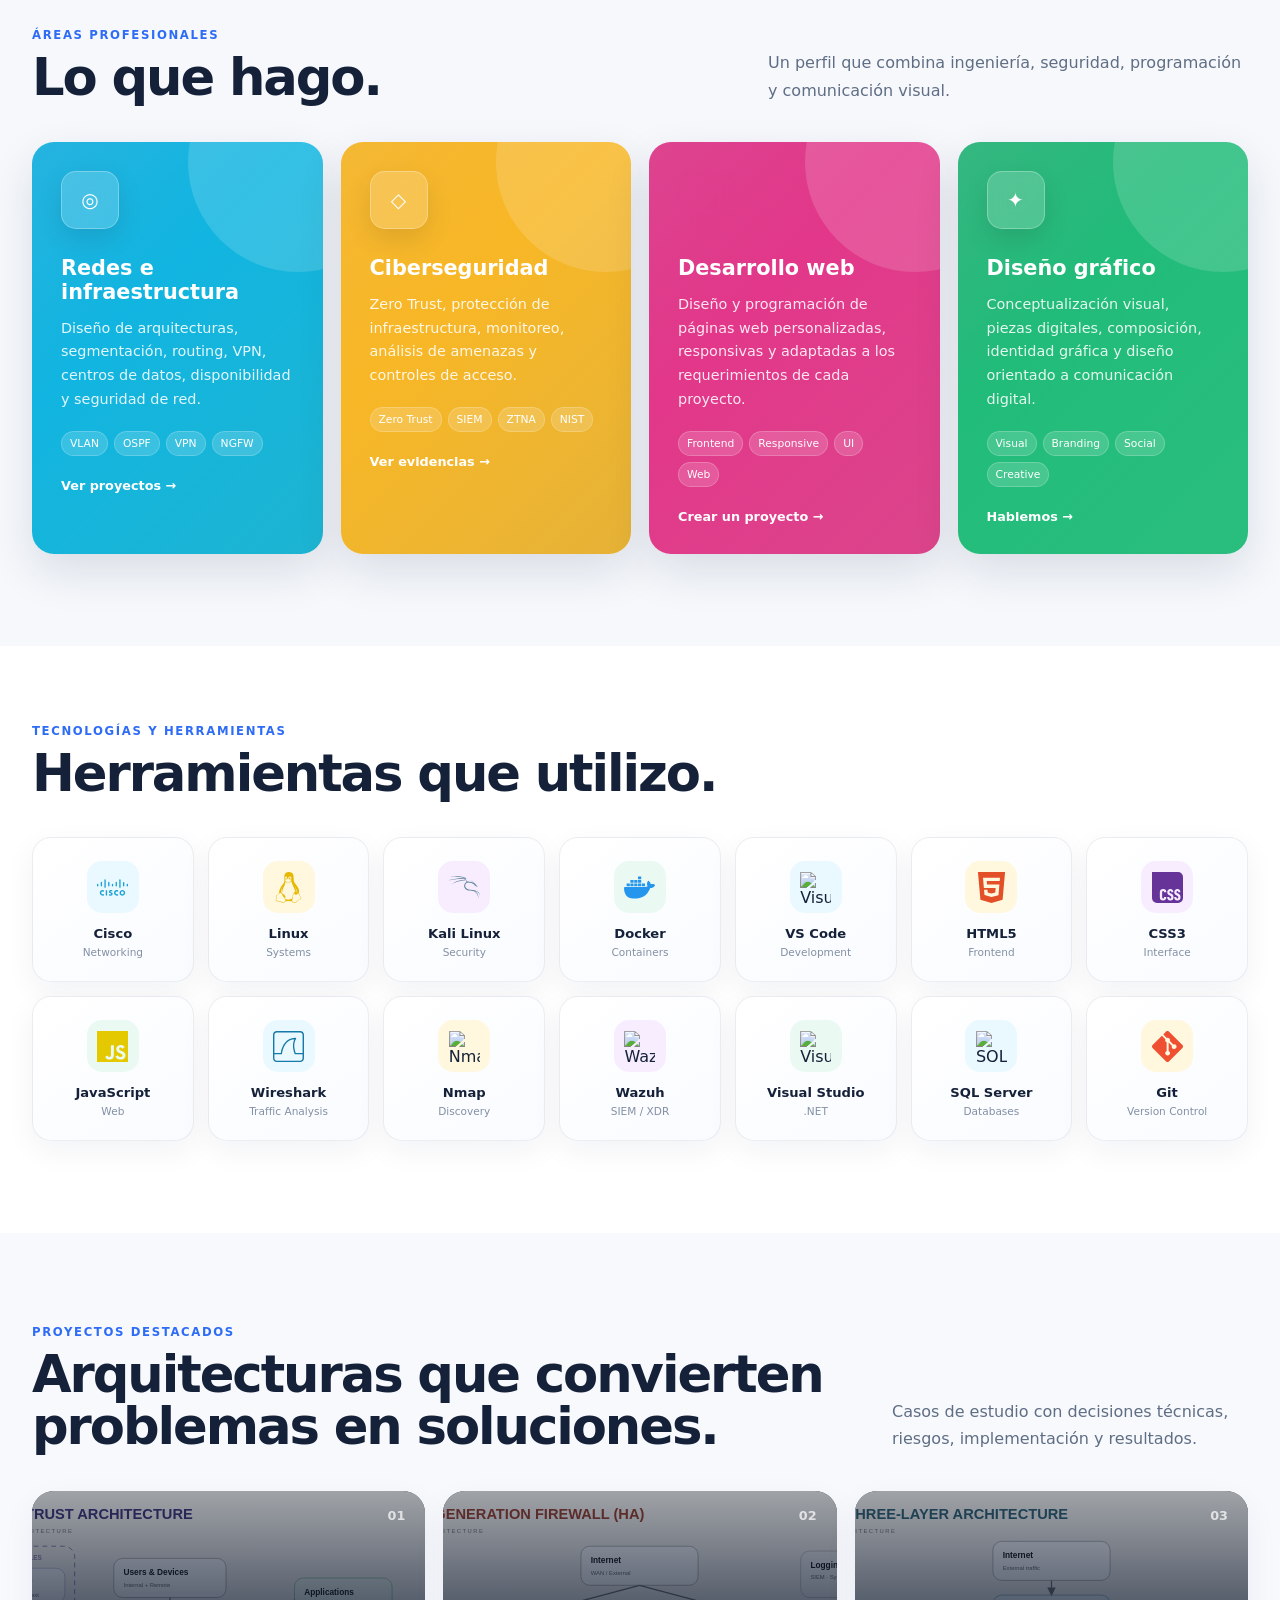
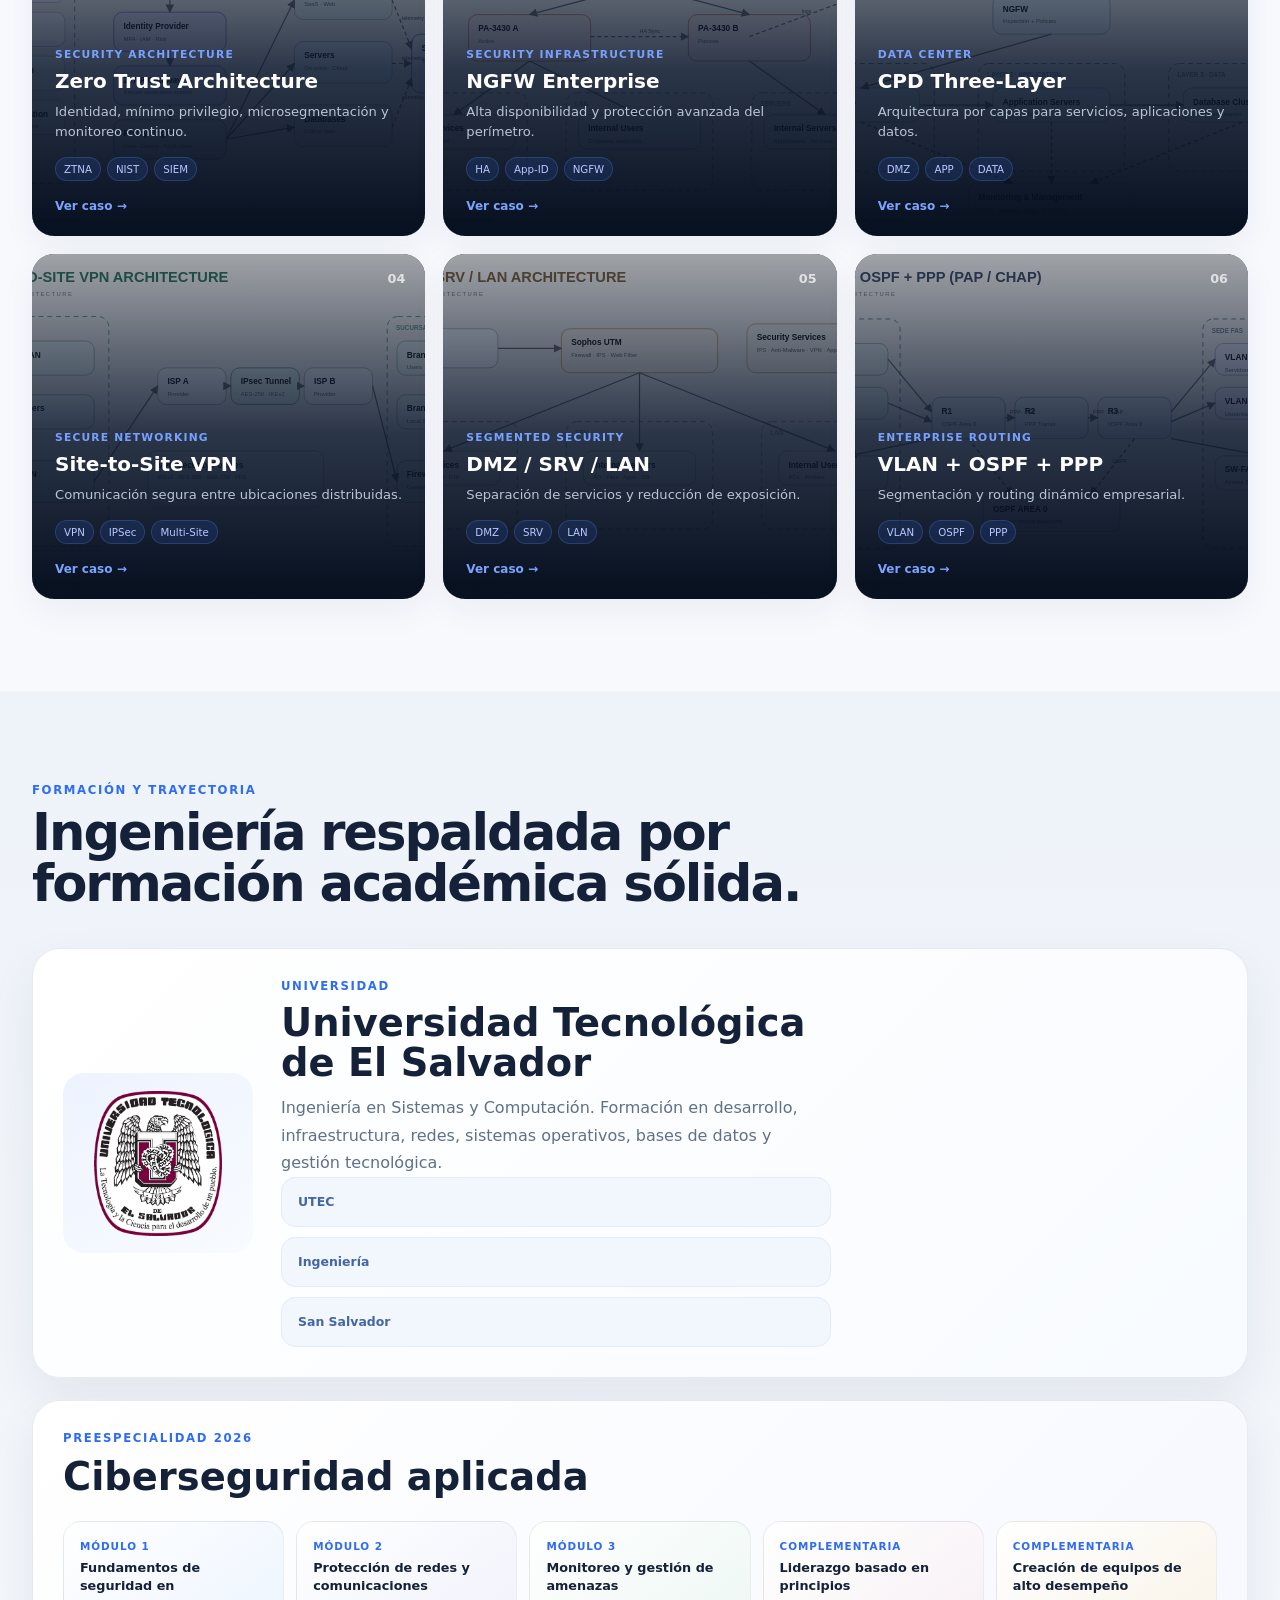
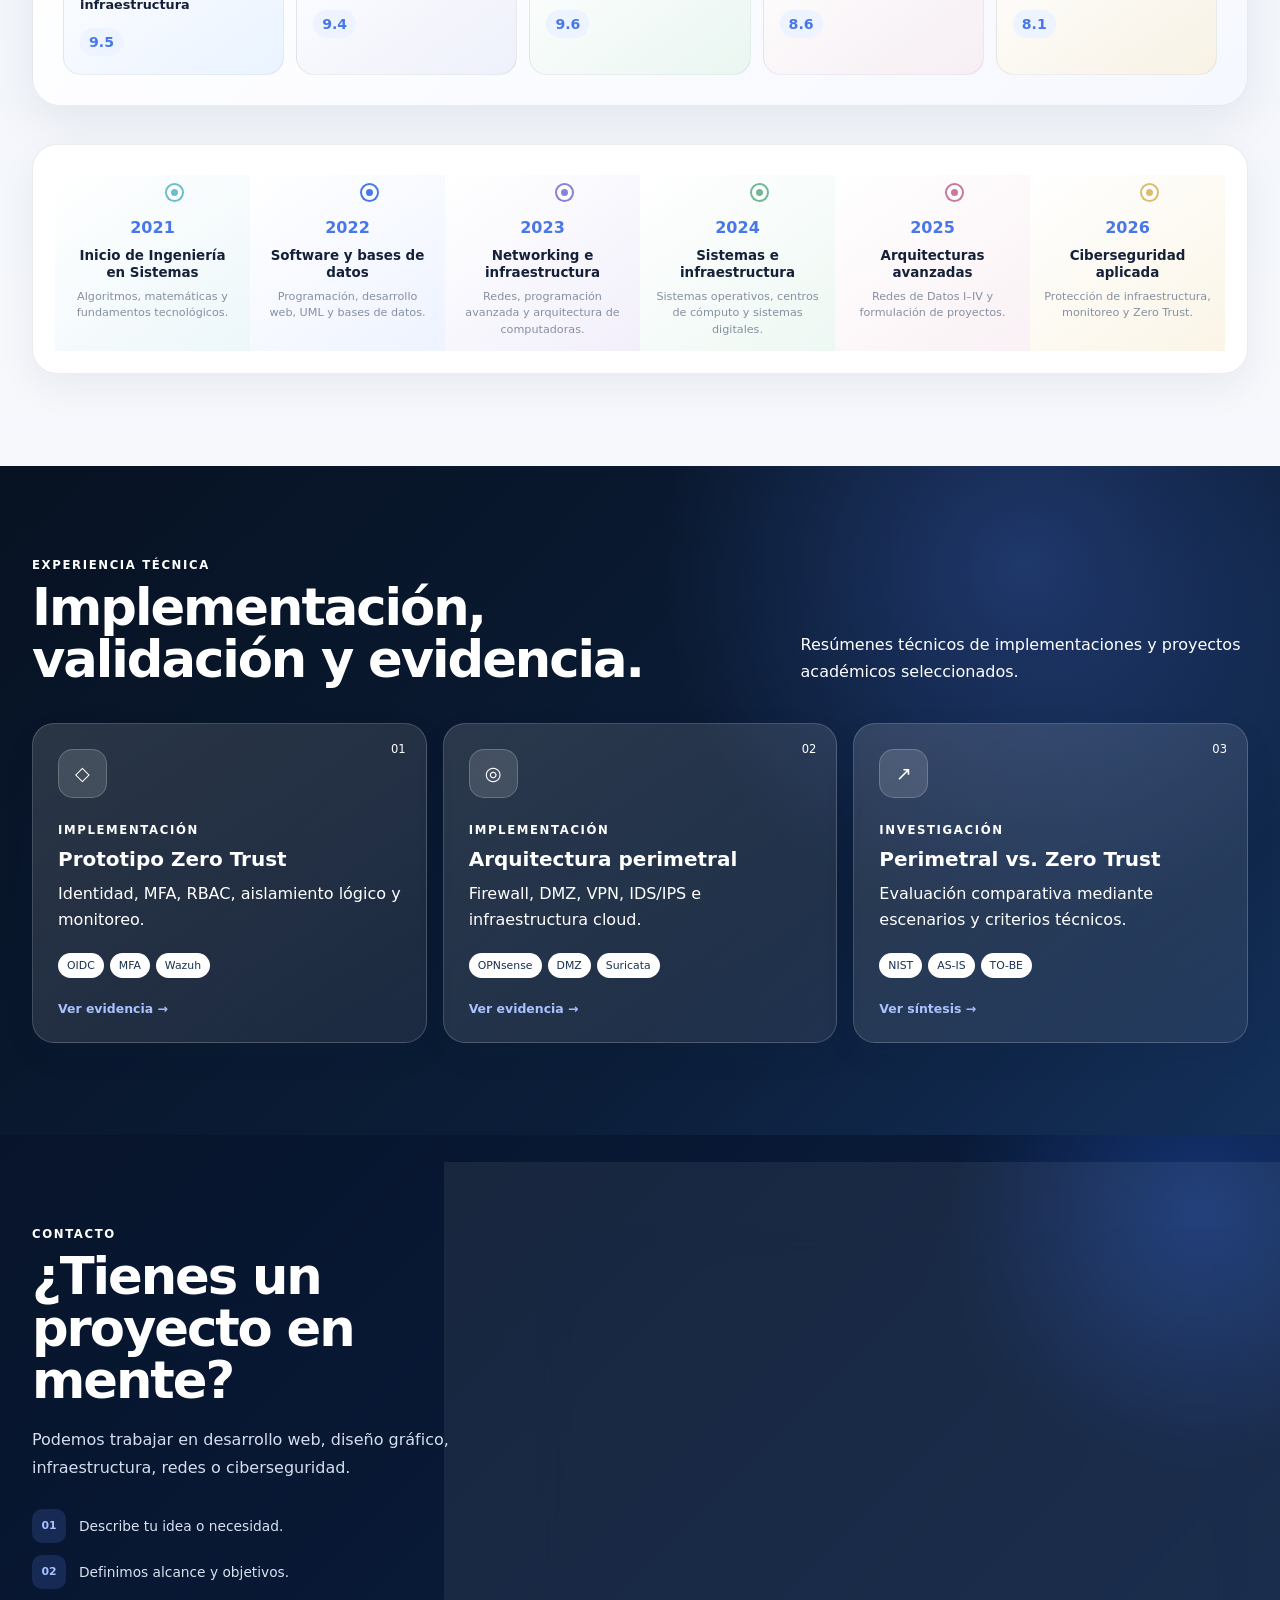
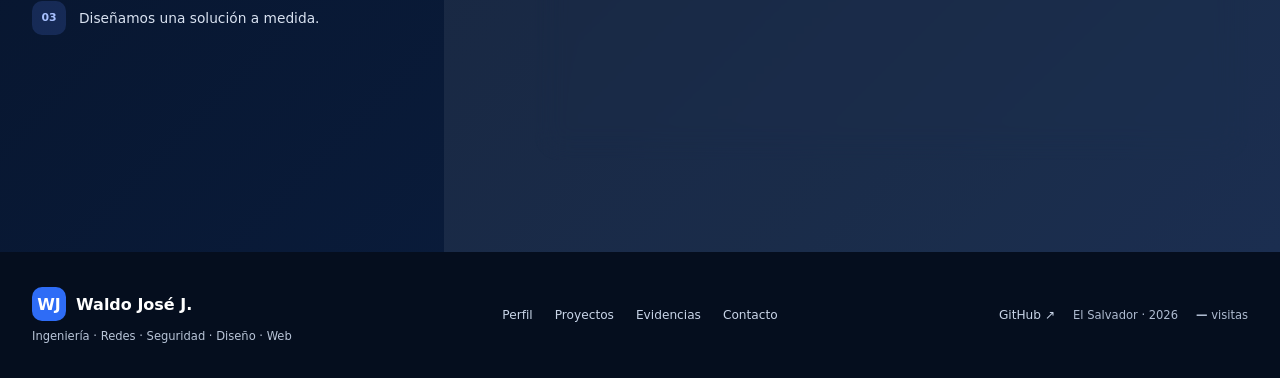
==== commit c141a5f6: "Fix technology icons and social link preview" ====
--- a/index.html
+++ b/index.html
@@ -24,25 +24,13 @@
         content="index, follow"
     >
 
-    <meta
-        property="og:title"
-        content="Waldo José J. | Ingeniero en Sistemas"
-    >
-
-    <meta
-        property="og:description"
-        content="Redes · Ciberseguridad · Diseño Gráfico · Desarrollo Web"
-    >
-
-    <meta
-        property="og:type"
-        content="website"
-    >
-
-    <meta
-        property="og:image"
-        content="./assets/images/profile/waldo-profesional.png"
-    >
+    <meta property="og:title" content="Waldo José J. | Ingeniero en Sistemas">
+
+    <meta property="og:description" content="Redes · Ciberseguridad · Diseño Gráfico · Desarrollo Web">
+
+    <meta property="og:type" content="website">
+
+    <meta property="og:image" content="https://waldouto.github.io/portafolio-tecnico/assets/images/profile/waldo-profesional.png">
 
     <meta
         property="og:locale"
@@ -207,6 +195,21 @@
 }
 
 </style>
+
+    <meta property="og:url" content="https://waldouto.github.io/portafolio-tecnico/">
+    <meta property="og:site_name" content="Portafolio de Waldo José J.">
+    <meta property="og:image:secure_url" content="https://waldouto.github.io/portafolio-tecnico/assets/images/profile/waldo-profesional.png">
+    <meta property="og:image:type" content="image/png">
+    <meta property="og:image:alt" content="Fotografía profesional de Waldo José J.">
+    <meta name="twitter:card" content="summary">
+    <meta name="twitter:title" content="Waldo José J. | Ingeniero en Sistemas">
+    <meta name="twitter:description" content="Redes · Ciberseguridad · Diseño Gráfico · Desarrollo Web">
+    <meta name="twitter:image" content="https://waldouto.github.io/portafolio-tecnico/assets/images/profile/waldo-profesional.png">
+
+    <link rel="canonical" href="https://waldouto.github.io/portafolio-tecnico/">
+
+
+    <link rel="apple-touch-icon" href="https://waldouto.github.io/portafolio-tecnico/assets/images/profile/waldo-profesional.png">
 
 </head>
 
--- a/css/unified.css
+++ b/css/unified.css
@@ -4903,3 +4903,91 @@
 
 }
 
+
+/* =========================================================
+   TECHNOLOGY LOGOS - FINAL HD
+========================================================= */
+
+.tech-logo {
+    display: flex !important;
+
+    align-items: center !important;
+    justify-content: center !important;
+
+    width: 64px !important;
+    height: 64px !important;
+
+    margin:
+        0 auto 14px !important;
+
+    padding: 11px !important;
+
+    overflow: hidden;
+
+    border:
+        1px solid rgba(27,50,82,.07);
+
+    border-radius:
+        18px !important;
+
+    background:
+        linear-gradient(
+            145deg,
+            #ffffff,
+            #f2f6fb
+        ) !important;
+
+    box-shadow:
+        0 8px 22px
+        rgba(18,42,74,.055);
+}
+
+
+.tech-logo img {
+    display: block !important;
+
+    width: 40px !important;
+    height: 40px !important;
+
+    max-width: 40px !important;
+    max-height: 40px !important;
+
+    object-fit: contain !important;
+
+    opacity: 1 !important;
+    visibility: visible !important;
+
+    transform: none !important;
+
+    filter: none !important;
+}
+
+
+.tech-chip {
+    text-align: center;
+}
+
+
+.tech-chip strong,
+.tech-chip span {
+    display: block;
+}
+
+
+@media (max-width: 650px) {
+
+    .tech-logo {
+        width: 58px !important;
+        height: 58px !important;
+    }
+
+    .tech-logo img {
+        width: 36px !important;
+        height: 36px !important;
+
+        max-width: 36px !important;
+        max-height: 36px !important;
+    }
+
+}
+
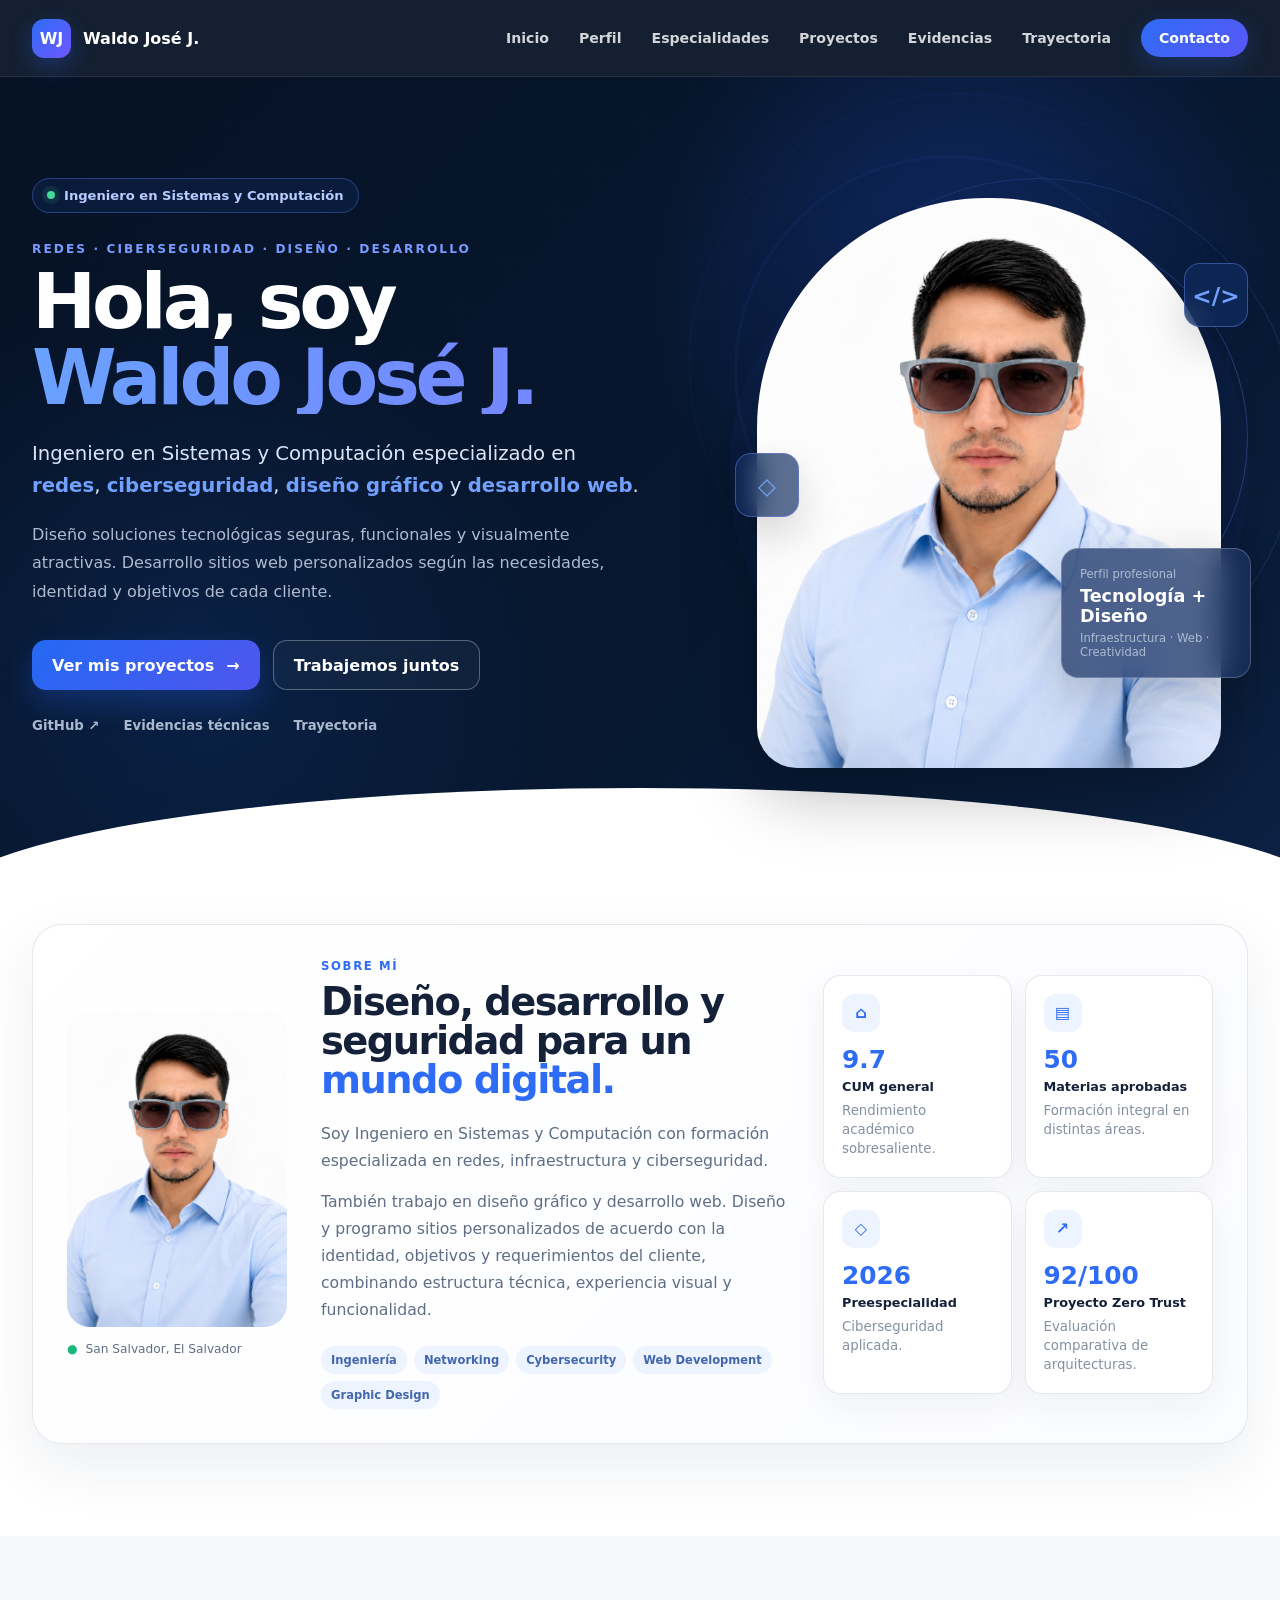
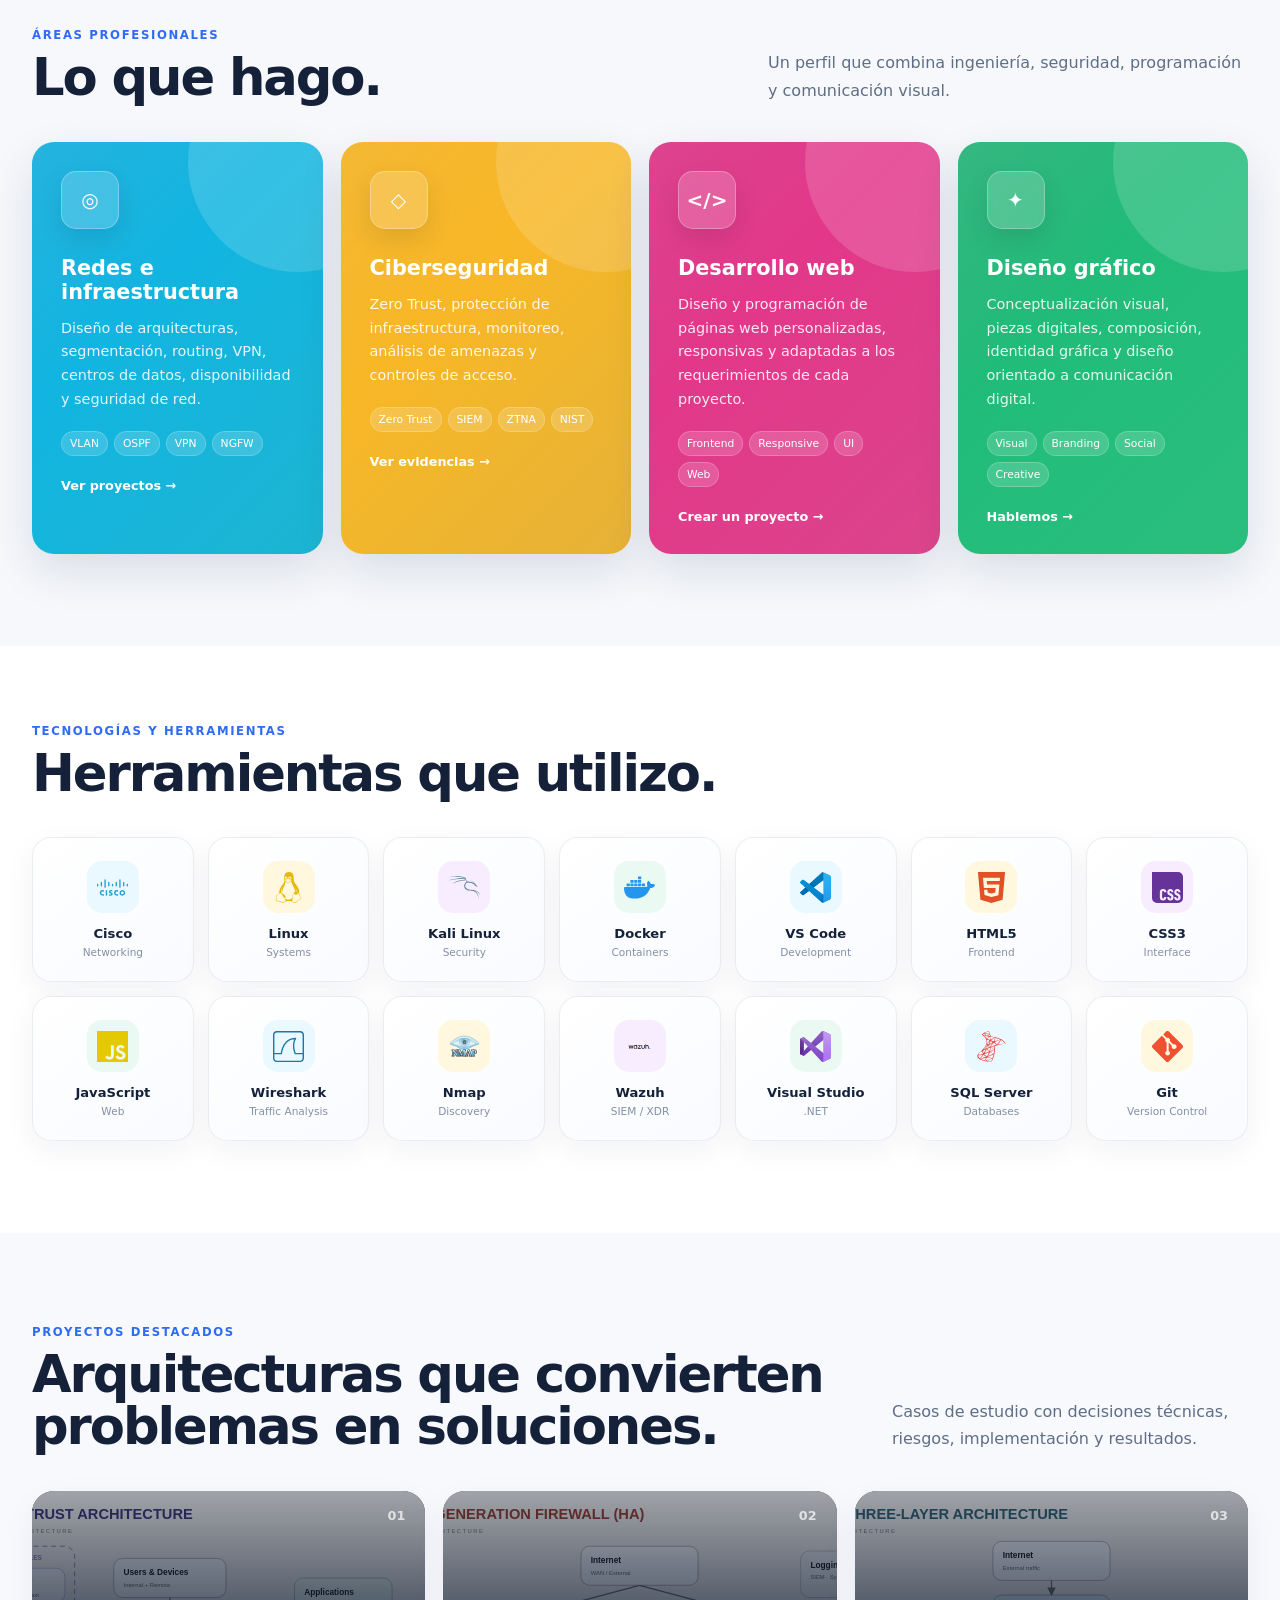
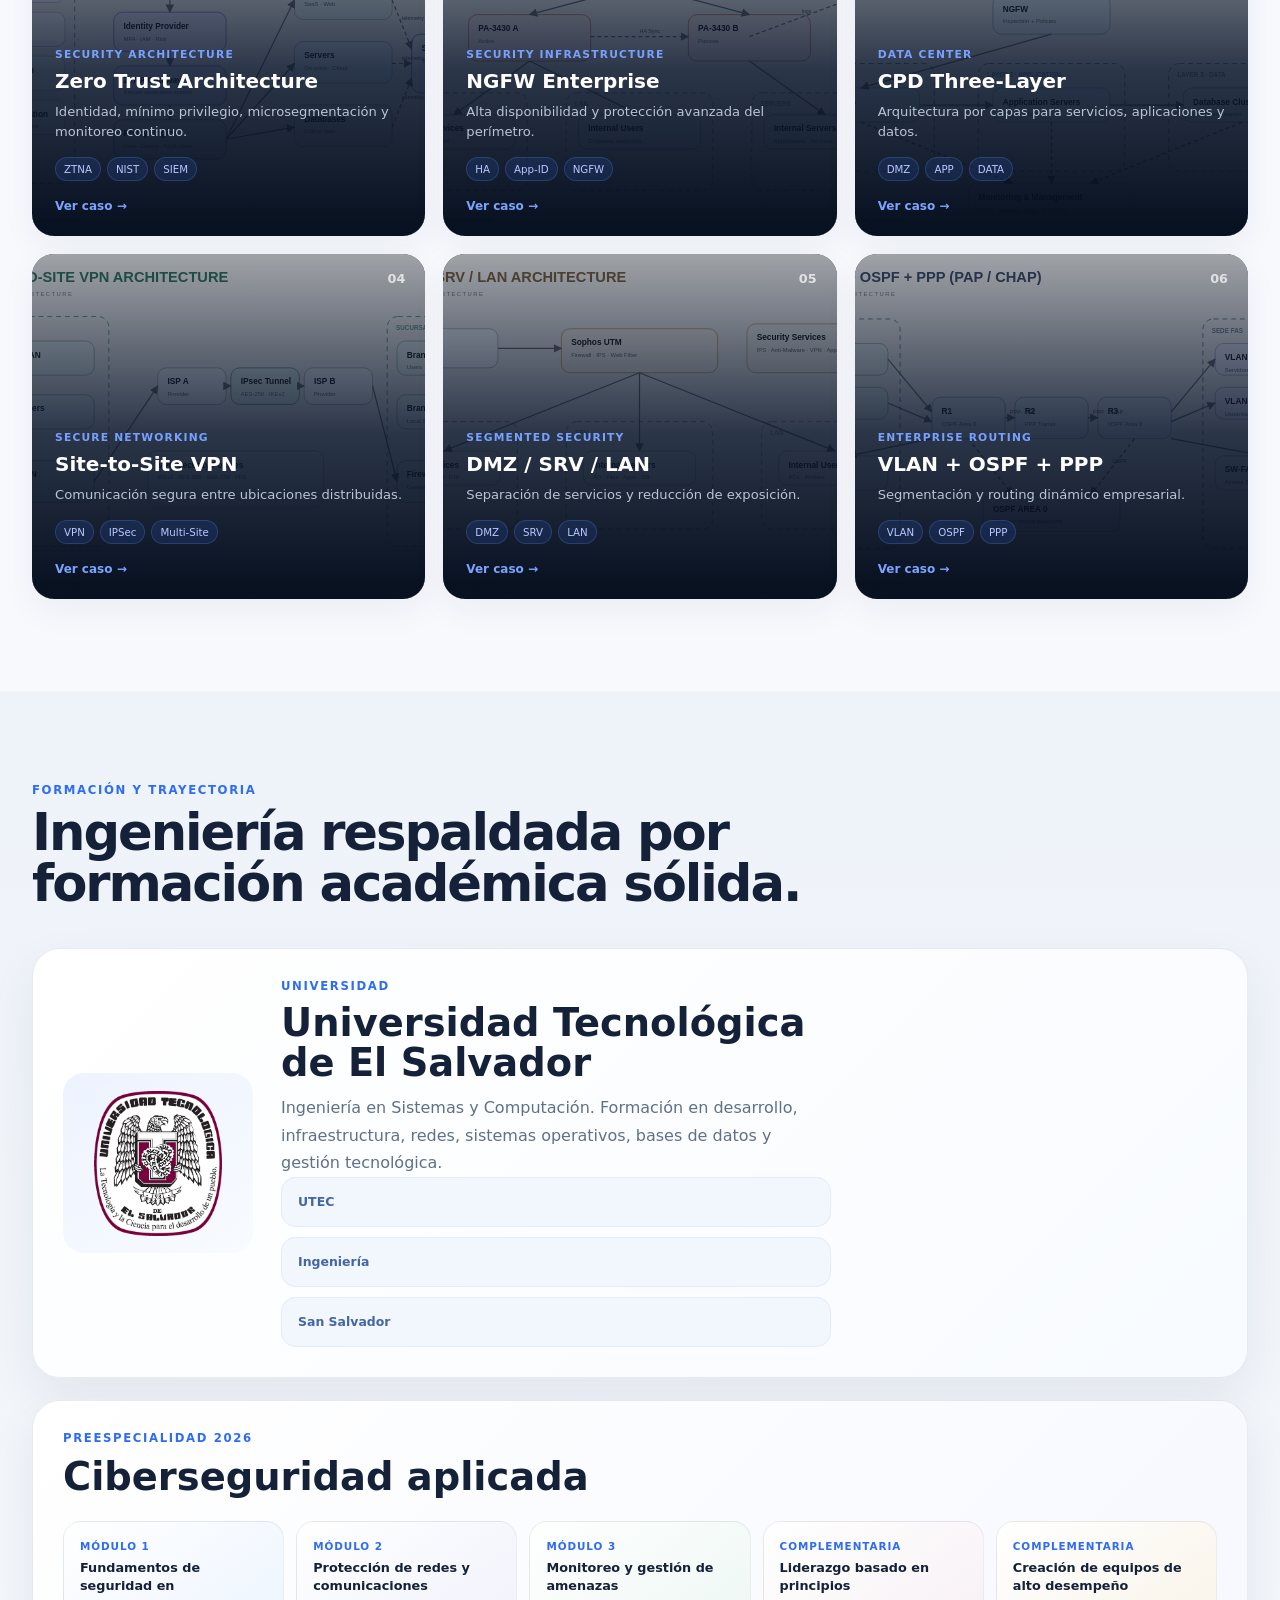
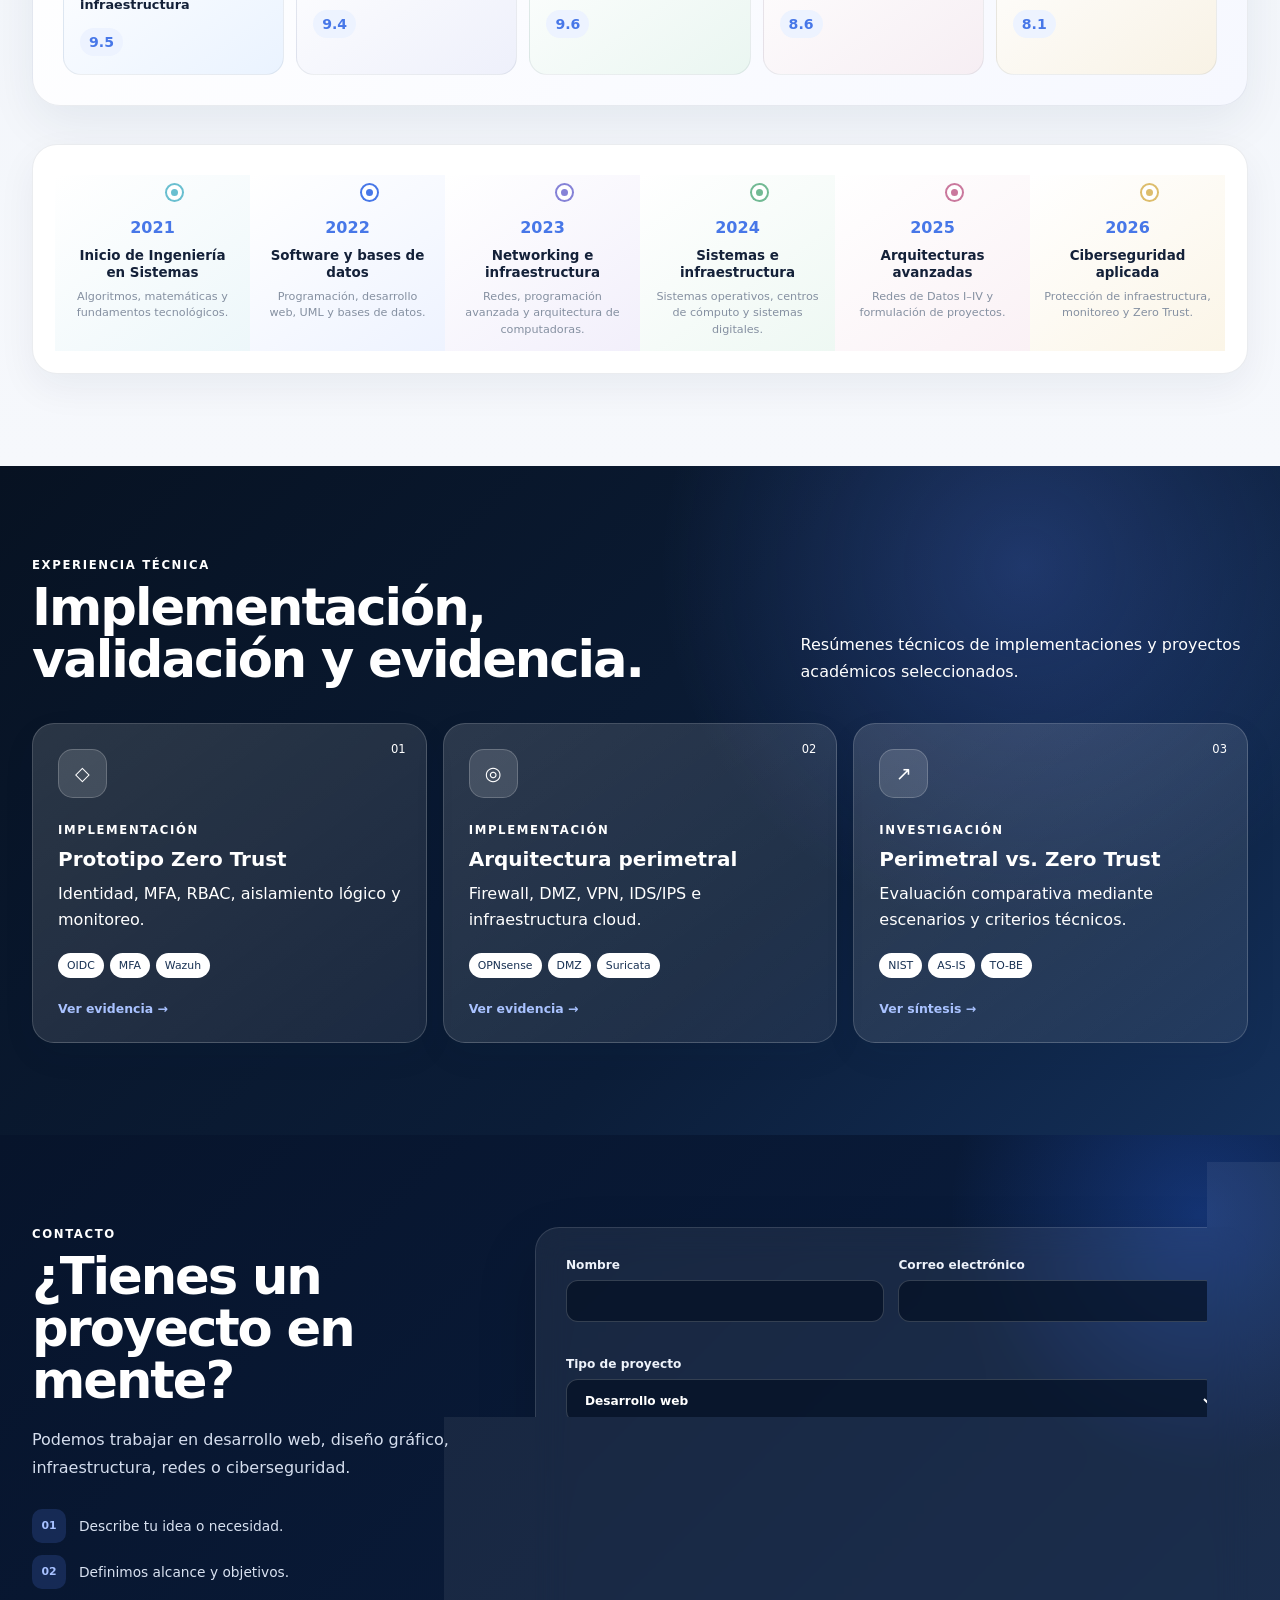
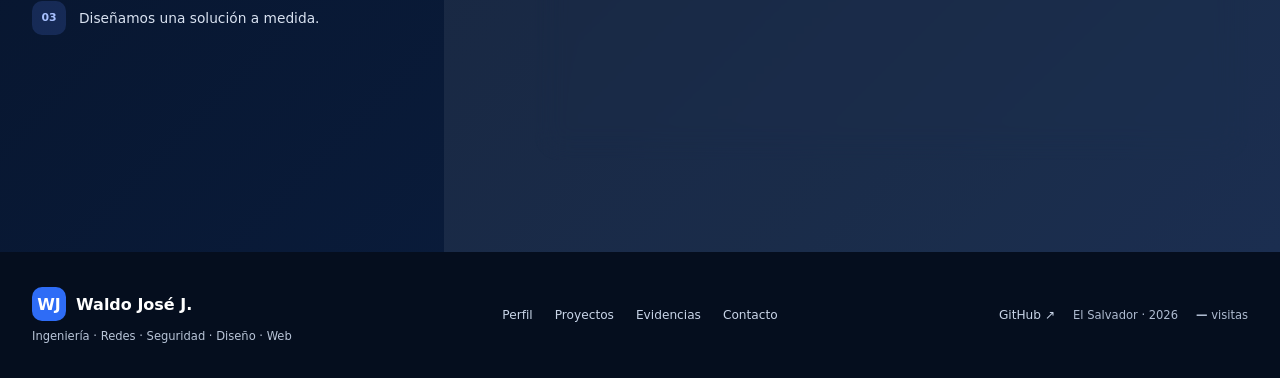
==== commit 4de938b4: "Add universal social previews and personal profile icons" ====
--- a/index.html
+++ b/index.html
@@ -22,19 +22,6 @@
     <meta
         name="robots"
         content="index, follow"
-    >
-
-    <meta property="og:title" content="Waldo José J. | Ingeniero en Sistemas">
-
-    <meta property="og:description" content="Redes · Ciberseguridad · Diseño Gráfico · Desarrollo Web">
-
-    <meta property="og:type" content="website">
-
-    <meta property="og:image" content="https://waldouto.github.io/portafolio-tecnico/assets/images/profile/waldo-profesional.png">
-
-    <meta
-        property="og:locale"
-        content="es_SV"
     >
 
     <meta
@@ -196,20 +183,121 @@
 
 </style>
 
-    <meta property="og:url" content="https://waldouto.github.io/portafolio-tecnico/">
-    <meta property="og:site_name" content="Portafolio de Waldo José J.">
-    <meta property="og:image:secure_url" content="https://waldouto.github.io/portafolio-tecnico/assets/images/profile/waldo-profesional.png">
-    <meta property="og:image:type" content="image/png">
-    <meta property="og:image:alt" content="Fotografía profesional de Waldo José J.">
-    <meta name="twitter:card" content="summary">
-    <meta name="twitter:title" content="Waldo José J. | Ingeniero en Sistemas">
-    <meta name="twitter:description" content="Redes · Ciberseguridad · Diseño Gráfico · Desarrollo Web">
-    <meta name="twitter:image" content="https://waldouto.github.io/portafolio-tecnico/assets/images/profile/waldo-profesional.png">
-
-    <link rel="canonical" href="https://waldouto.github.io/portafolio-tecnico/">
-
-
-    <link rel="apple-touch-icon" href="https://waldouto.github.io/portafolio-tecnico/assets/images/profile/waldo-profesional.png">
+
+
+    <!-- ==================================================
+         SOCIAL PREVIEW UNIVERSAL
+    =================================================== -->
+
+    <meta property="og:title"
+          content="Waldo José J. | Ingeniero en Sistemas">
+
+    <meta property="og:description"
+          content="Redes · Ciberseguridad · Diseño Gráfico · Desarrollo Web · Arquitectura e infraestructura tecnológica.">
+
+    <meta property="og:type"
+          content="website">
+
+    <meta property="og:url"
+          content="https://waldouto.github.io/portafolio-tecnico/">
+
+    <meta property="og:site_name"
+          content="Portafolio de Waldo José J.">
+
+    <meta property="og:locale"
+          content="es_SV">
+
+    <meta property="og:image"
+          content="https://waldouto.github.io/portafolio-tecnico/assets/images/social/social-preview-v3.jpg">
+
+    <meta property="og:image:secure_url"
+          content="https://waldouto.github.io/portafolio-tecnico/assets/images/social/social-preview-v3.jpg">
+
+    <meta property="og:image:type"
+          content="image/jpeg">
+
+    <meta property="og:image:width"
+          content="1200">
+
+    <meta property="og:image:height"
+          content="630">
+
+    <meta property="og:image:alt"
+          content="Waldo José J., Ingeniero en Sistemas - Portafolio profesional">
+
+    <!-- X / Twitter -->
+
+    <meta name="twitter:card"
+          content="summary_large_image">
+
+    <meta name="twitter:title"
+          content="Waldo José J. | Ingeniero en Sistemas">
+
+    <meta name="twitter:description"
+          content="Redes · Ciberseguridad · Diseño Gráfico · Desarrollo Web · Arquitectura e infraestructura tecnológica.">
+
+    <meta name="twitter:image"
+          content="https://waldouto.github.io/portafolio-tecnico/assets/images/social/social-preview-v3.jpg">
+
+    <meta name="twitter:image:alt"
+          content="Waldo José J., Ingeniero en Sistemas">
+
+    <!-- Google / generic parsers -->
+
+    <meta itemprop="name"
+          content="Waldo José J. | Ingeniero en Sistemas">
+
+    <meta itemprop="description"
+          content="Redes · Ciberseguridad · Diseño Gráfico · Desarrollo Web · Arquitectura e infraestructura tecnológica.">
+
+    <meta itemprop="image"
+          content="https://waldouto.github.io/portafolio-tecnico/assets/images/social/social-preview-v3.jpg">
+
+    <link rel="image_src"
+          href="https://waldouto.github.io/portafolio-tecnico/assets/images/social/social-preview-v3.jpg">
+
+    <link rel="canonical"
+          href="https://waldouto.github.io/portafolio-tecnico/">
+
+    <!-- Apple / Android -->
+
+    <link rel="apple-touch-icon"
+          sizes="180x180"
+          href="https://waldouto.github.io/portafolio-tecnico/assets/icons/social/apple-touch-icon.png">
+
+    <link rel="icon"
+          type="image/png"
+          sizes="512x512"
+          href="https://waldouto.github.io/portafolio-tecnico/assets/icons/social/profile-512.png">
+
+
+
+<script type="application/ld+json" id="portfolio-schema">
+{
+  "@context": "https://schema.org",
+  "@type": "Person",
+  "name": "Waldo José J.",
+  "url": "https://waldouto.github.io/portafolio-tecnico/",
+  "image": "https://waldouto.github.io/portafolio-tecnico/assets/images/social/social-preview-v3.jpg",
+  "jobTitle": "Ingeniero en Sistemas",
+  "description": "Redes · Ciberseguridad · Diseño Gráfico · Desarrollo Web · Arquitectura e infraestructura tecnológica.",
+  "knowsAbout": [
+    "Ingeniería en Sistemas",
+    "Redes de datos",
+    "Ciberseguridad",
+    "Infraestructura tecnológica",
+    "Desarrollo web",
+    "Diseño gráfico",
+    "Bases de datos",
+    "Sistemas operativos",
+    "Zero Trust"
+  ]
+}
+</script>
+
+
+    <link rel="manifest"
+          href="./site.webmanifest">
 
 </head>
 
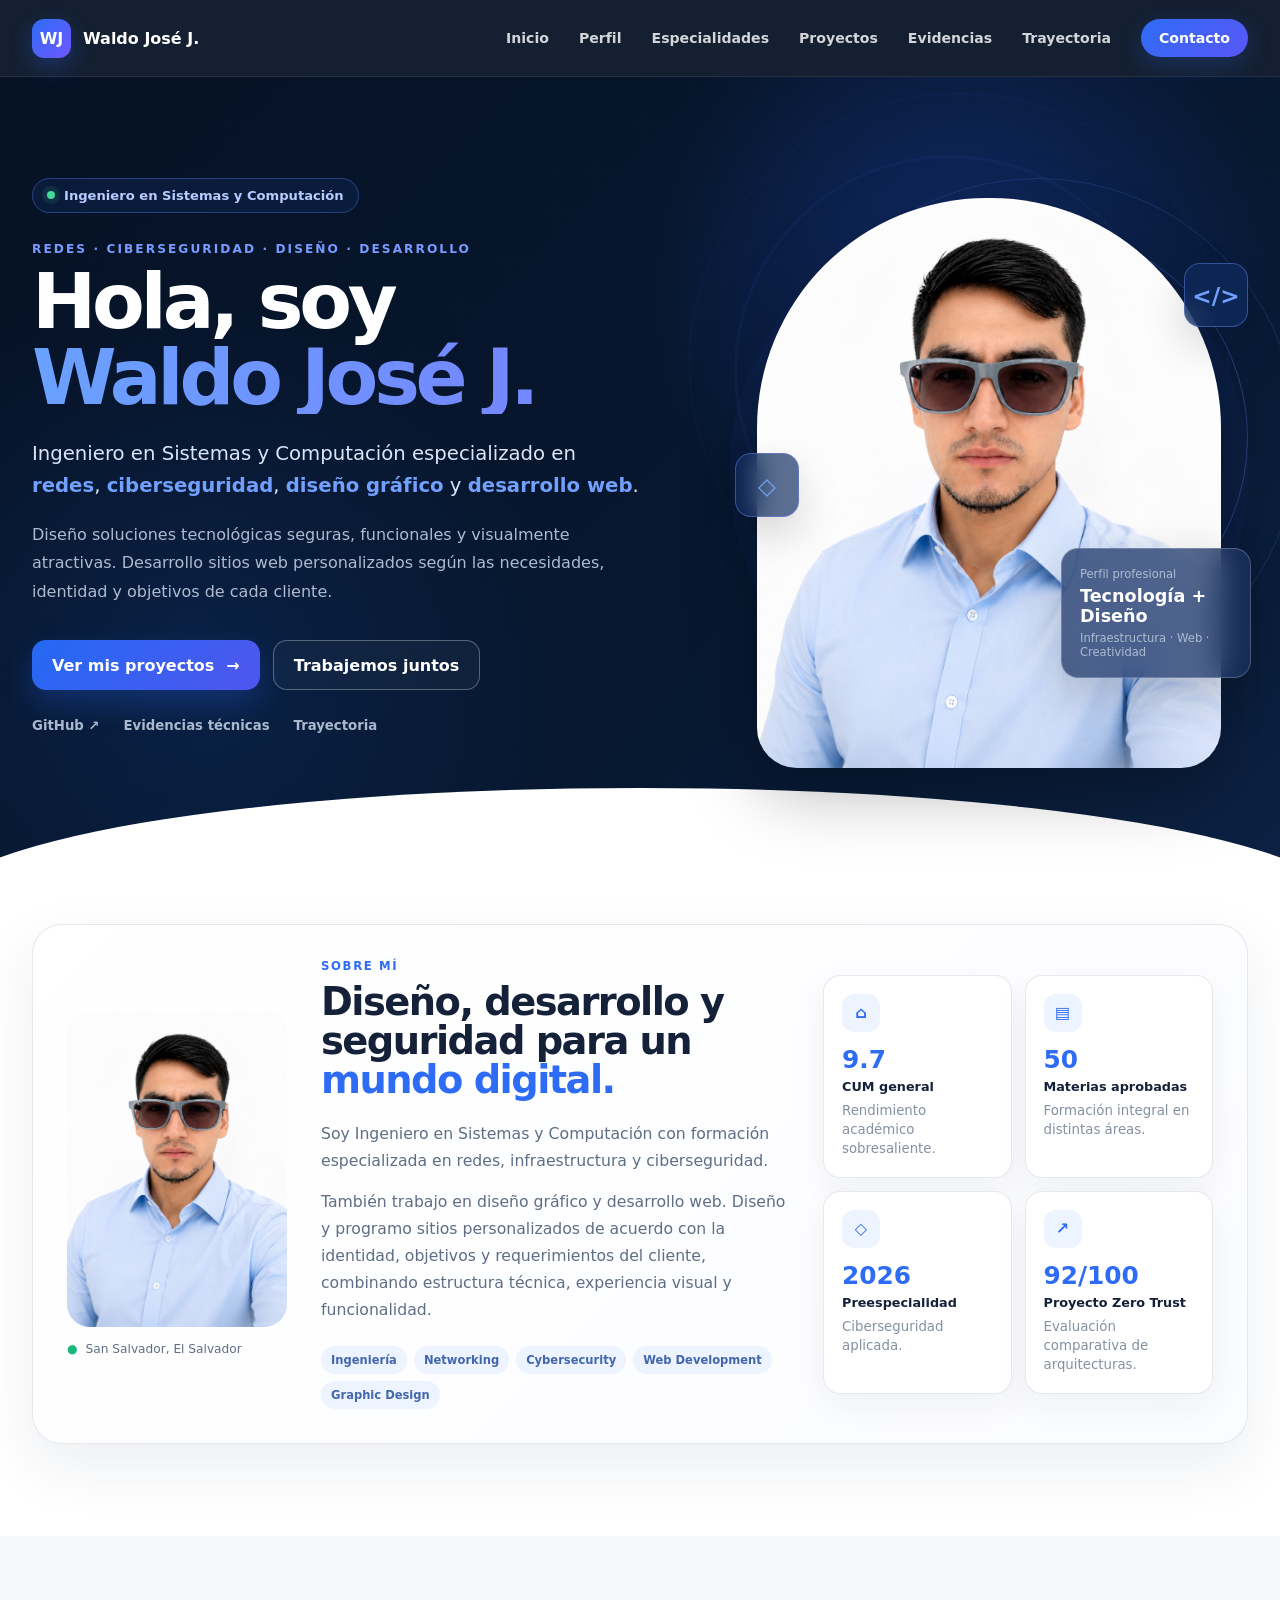
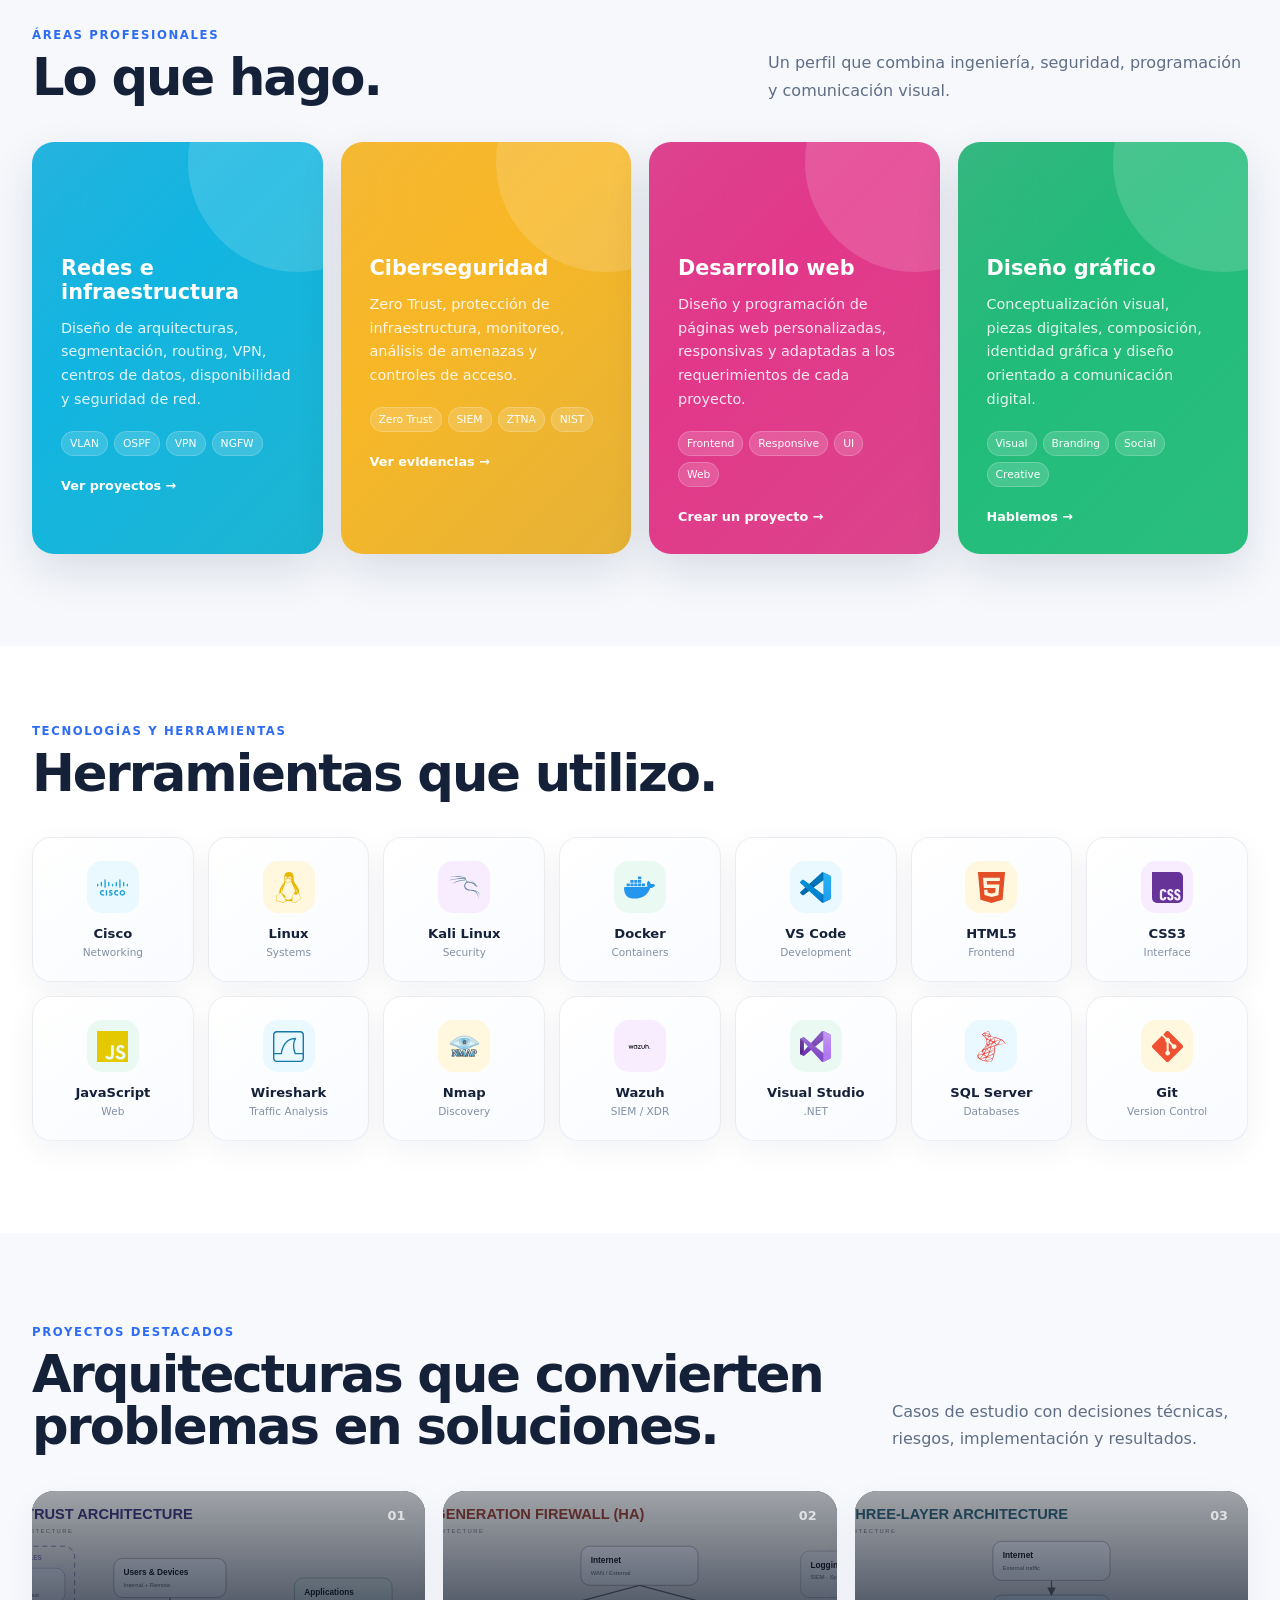
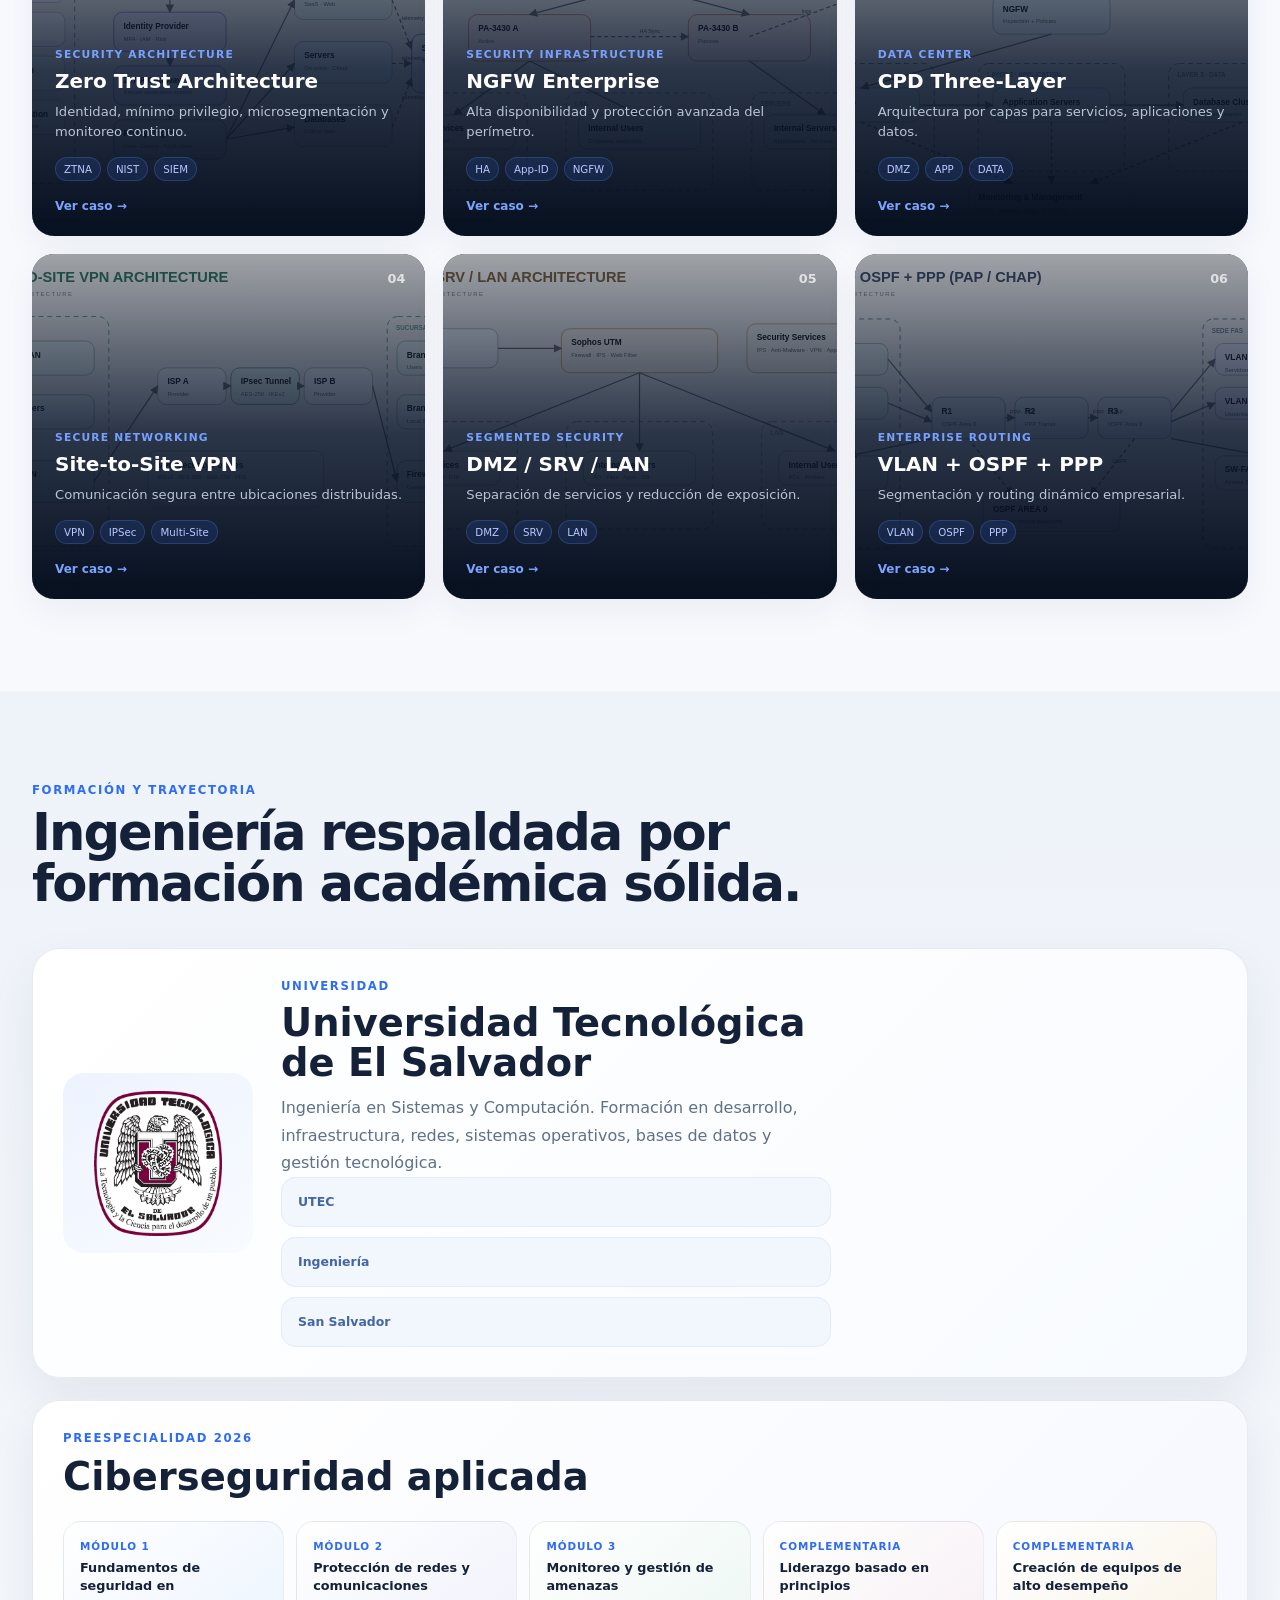
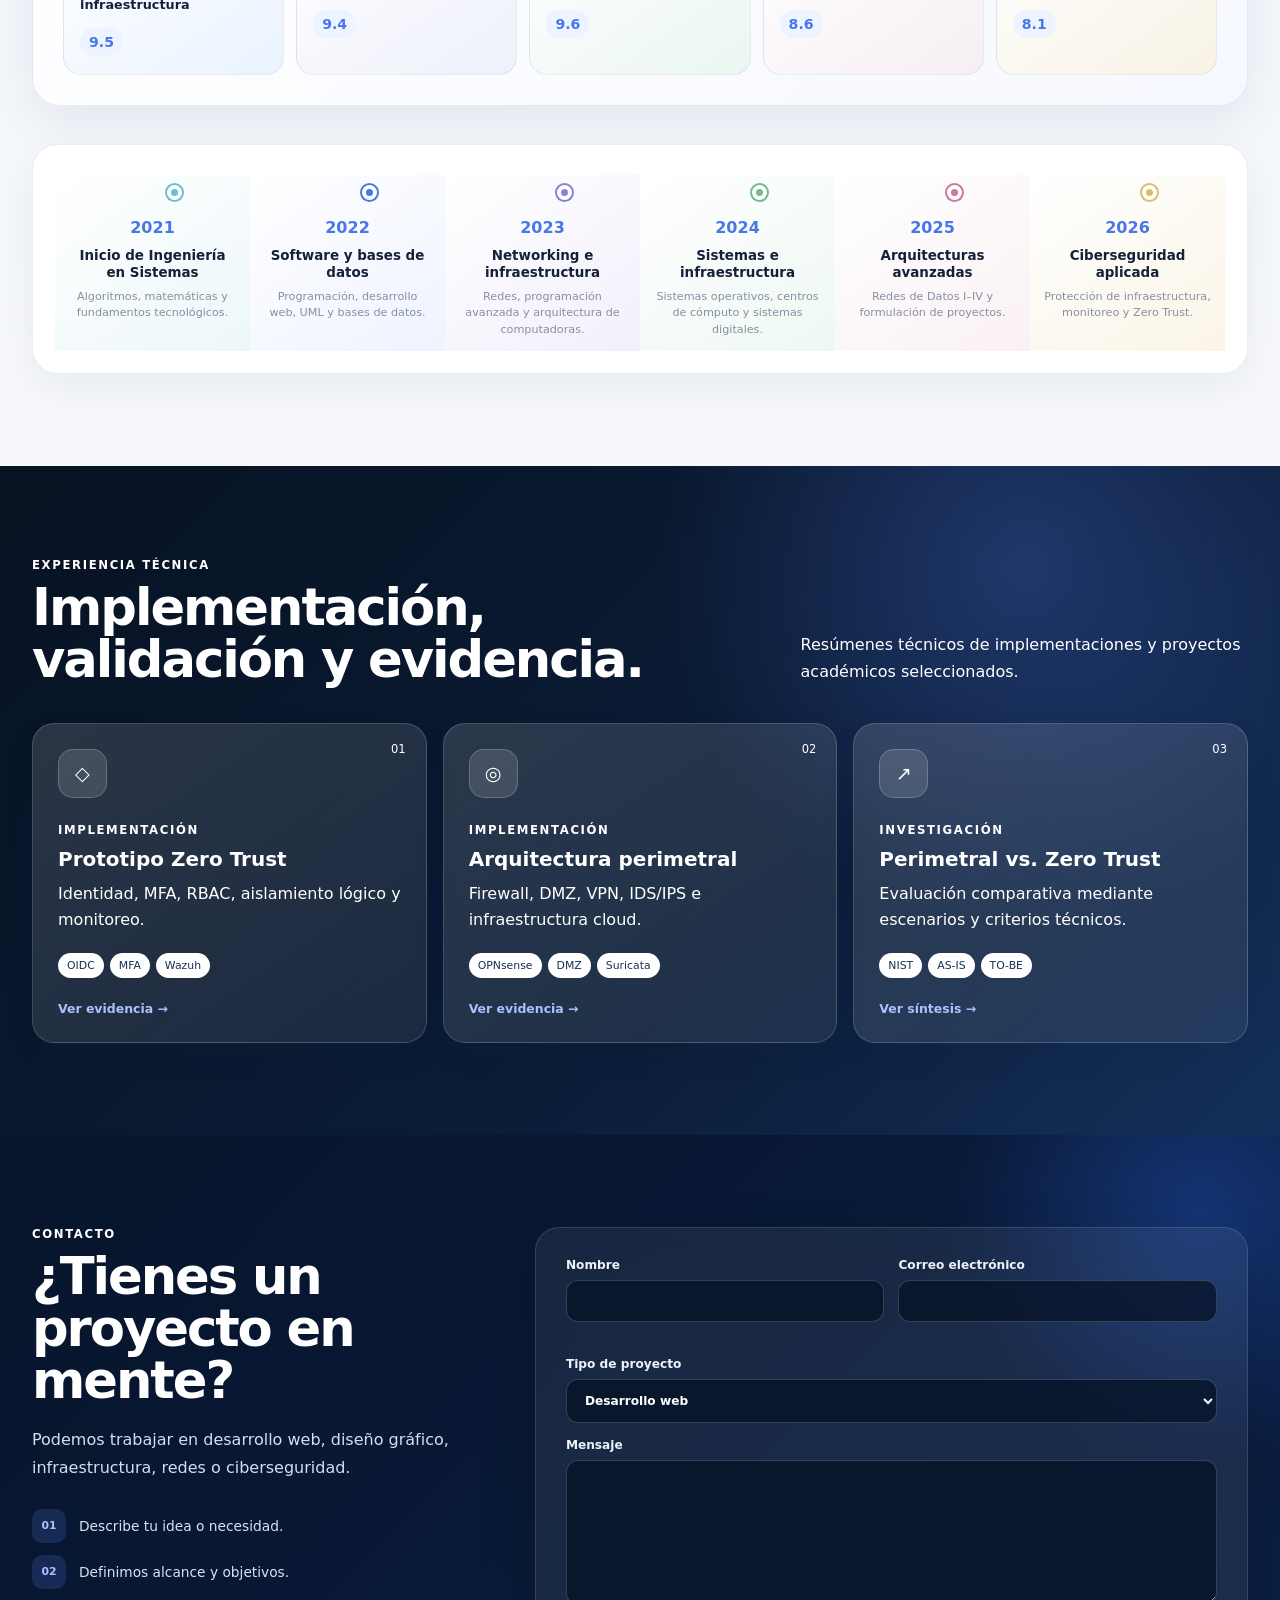
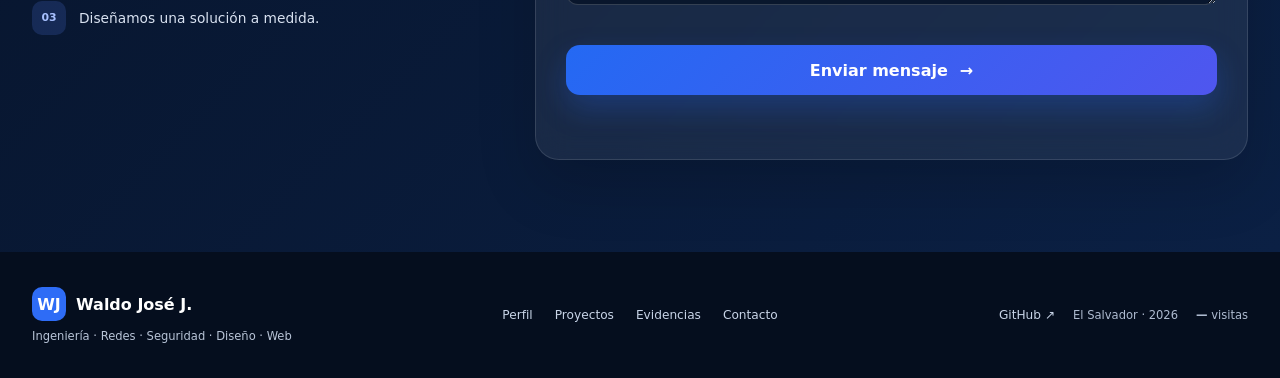
==== commit 0ee26c73: "Fix social preview for WhatsApp and social networks" ====
--- a/index.html
+++ b/index.html
@@ -208,10 +208,10 @@
           content="es_SV">
 
     <meta property="og:image"
-          content="https://waldouto.github.io/portafolio-tecnico/assets/images/social/social-preview-v3.jpg">
+          content="https://waldouto.github.io/portafolio-tecnico/assets/images/social/social-preview-v6.jpg">
 
     <meta property="og:image:secure_url"
-          content="https://waldouto.github.io/portafolio-tecnico/assets/images/social/social-preview-v3.jpg">
+          content="https://waldouto.github.io/portafolio-tecnico/assets/images/social/social-preview-v6.jpg">
 
     <meta property="og:image:type"
           content="image/jpeg">
@@ -237,7 +237,7 @@
           content="Redes · Ciberseguridad · Diseño Gráfico · Desarrollo Web · Arquitectura e infraestructura tecnológica.">
 
     <meta name="twitter:image"
-          content="https://waldouto.github.io/portafolio-tecnico/assets/images/social/social-preview-v3.jpg">
+          content="https://waldouto.github.io/portafolio-tecnico/assets/images/social/social-preview-v6.jpg">
 
     <meta name="twitter:image:alt"
           content="Waldo José J., Ingeniero en Sistemas">
@@ -251,10 +251,10 @@
           content="Redes · Ciberseguridad · Diseño Gráfico · Desarrollo Web · Arquitectura e infraestructura tecnológica.">
 
     <meta itemprop="image"
-          content="https://waldouto.github.io/portafolio-tecnico/assets/images/social/social-preview-v3.jpg">
+          content="https://waldouto.github.io/portafolio-tecnico/assets/images/social/social-preview-v6.jpg">
 
     <link rel="image_src"
-          href="https://waldouto.github.io/portafolio-tecnico/assets/images/social/social-preview-v3.jpg">
+          href="https://waldouto.github.io/portafolio-tecnico/assets/images/social/social-preview-v6.jpg">
 
     <link rel="canonical"
           href="https://waldouto.github.io/portafolio-tecnico/">
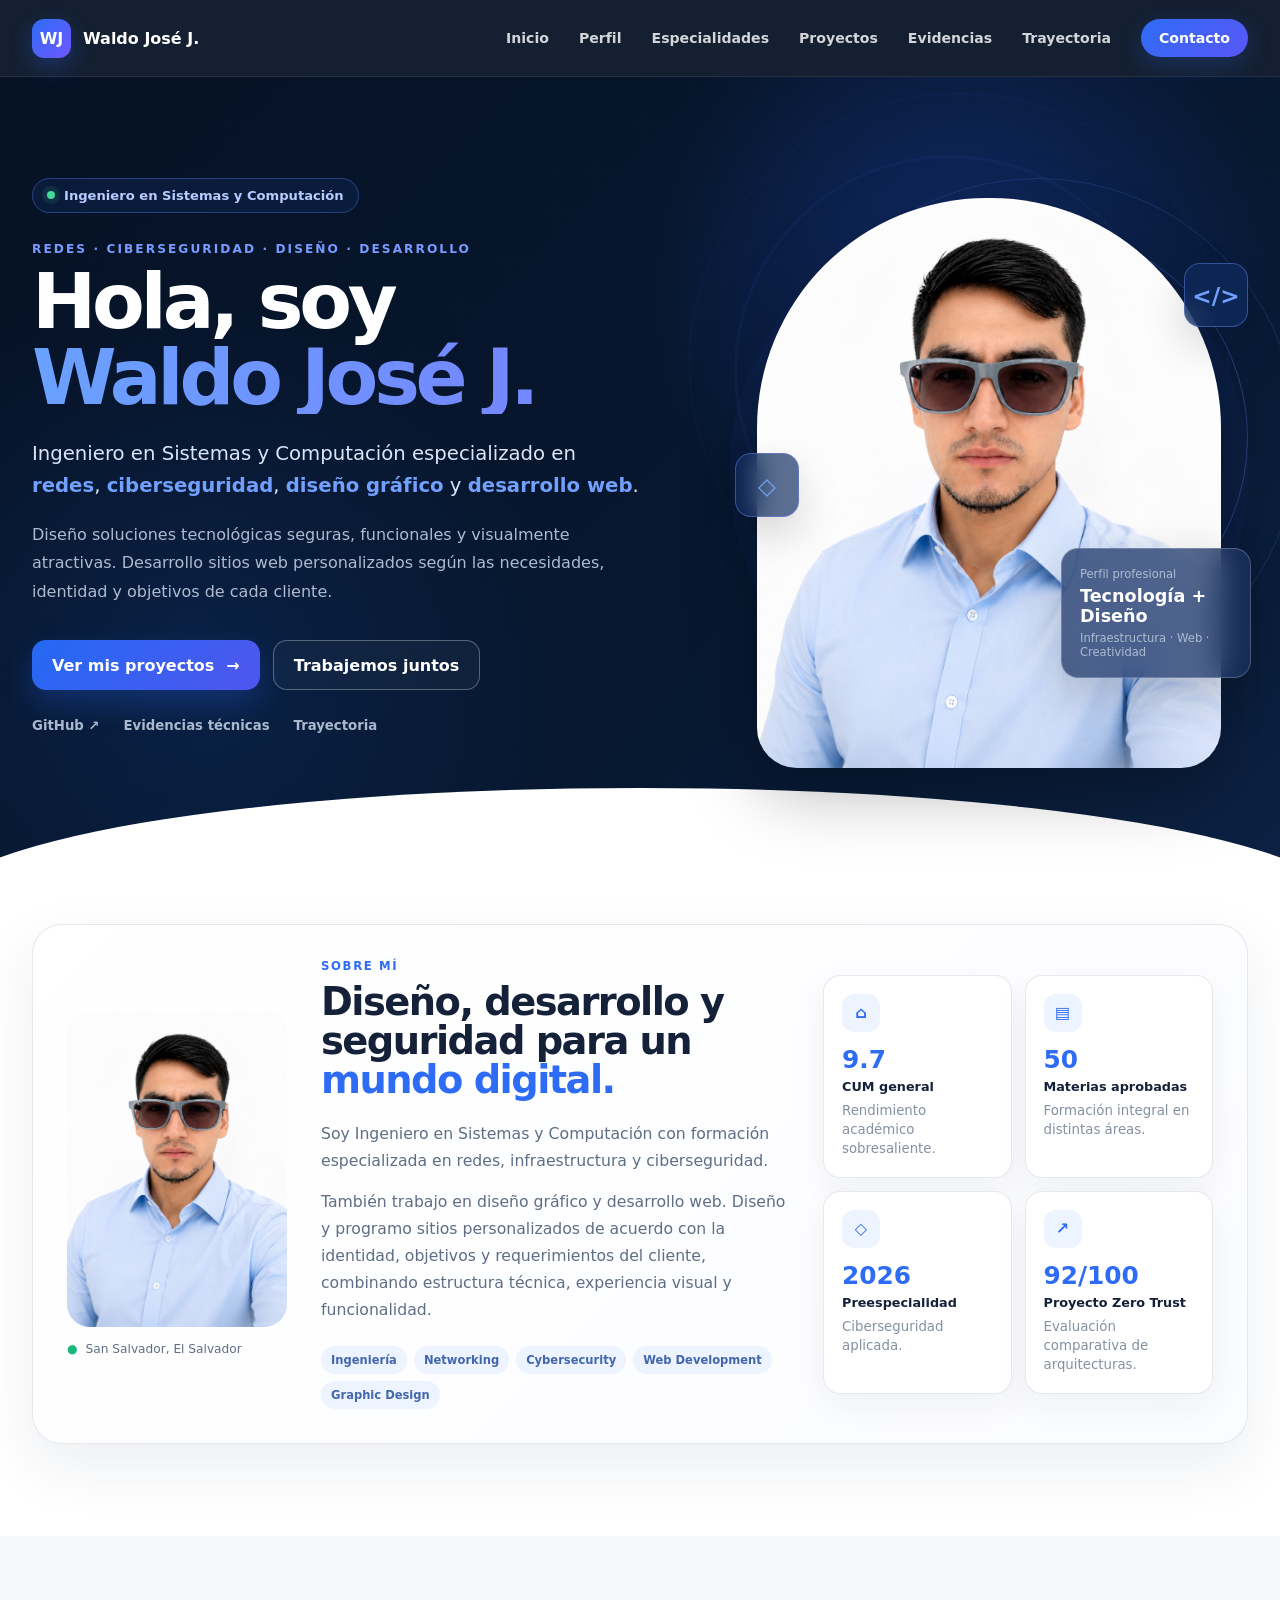
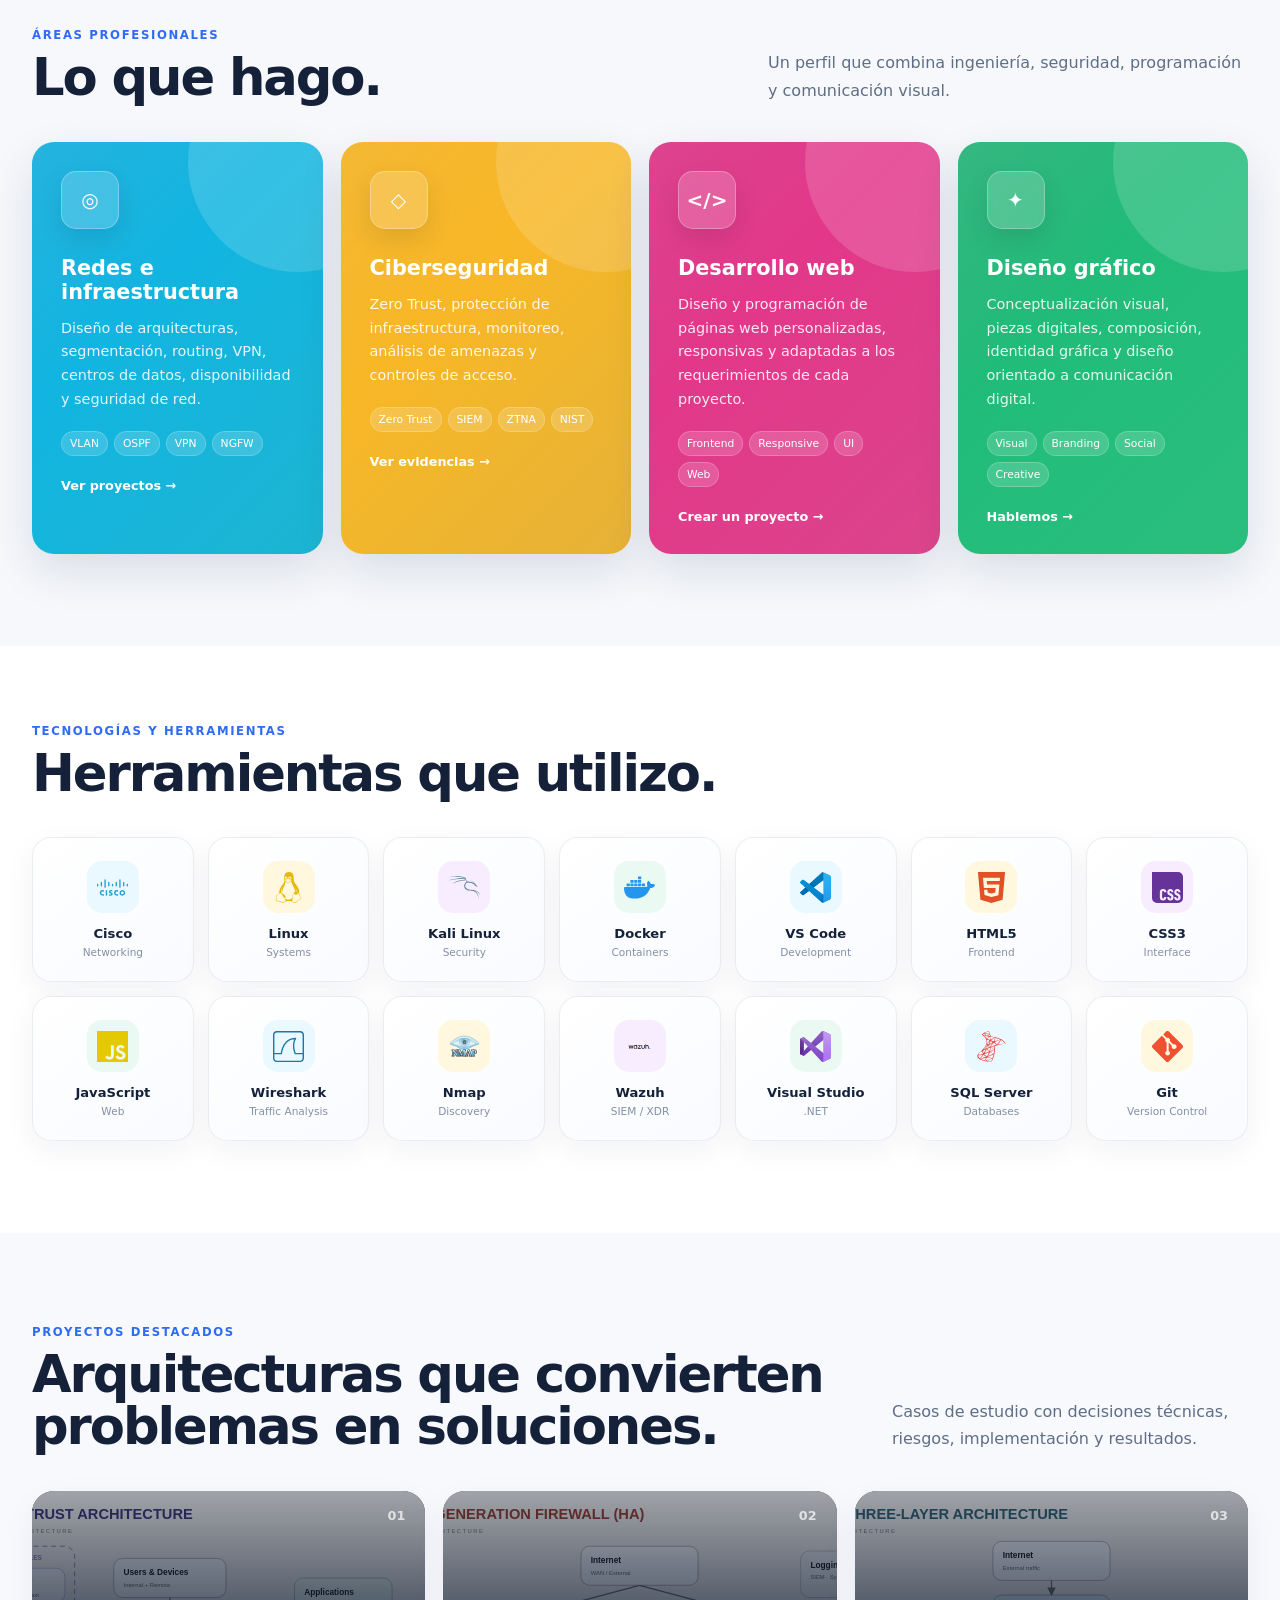
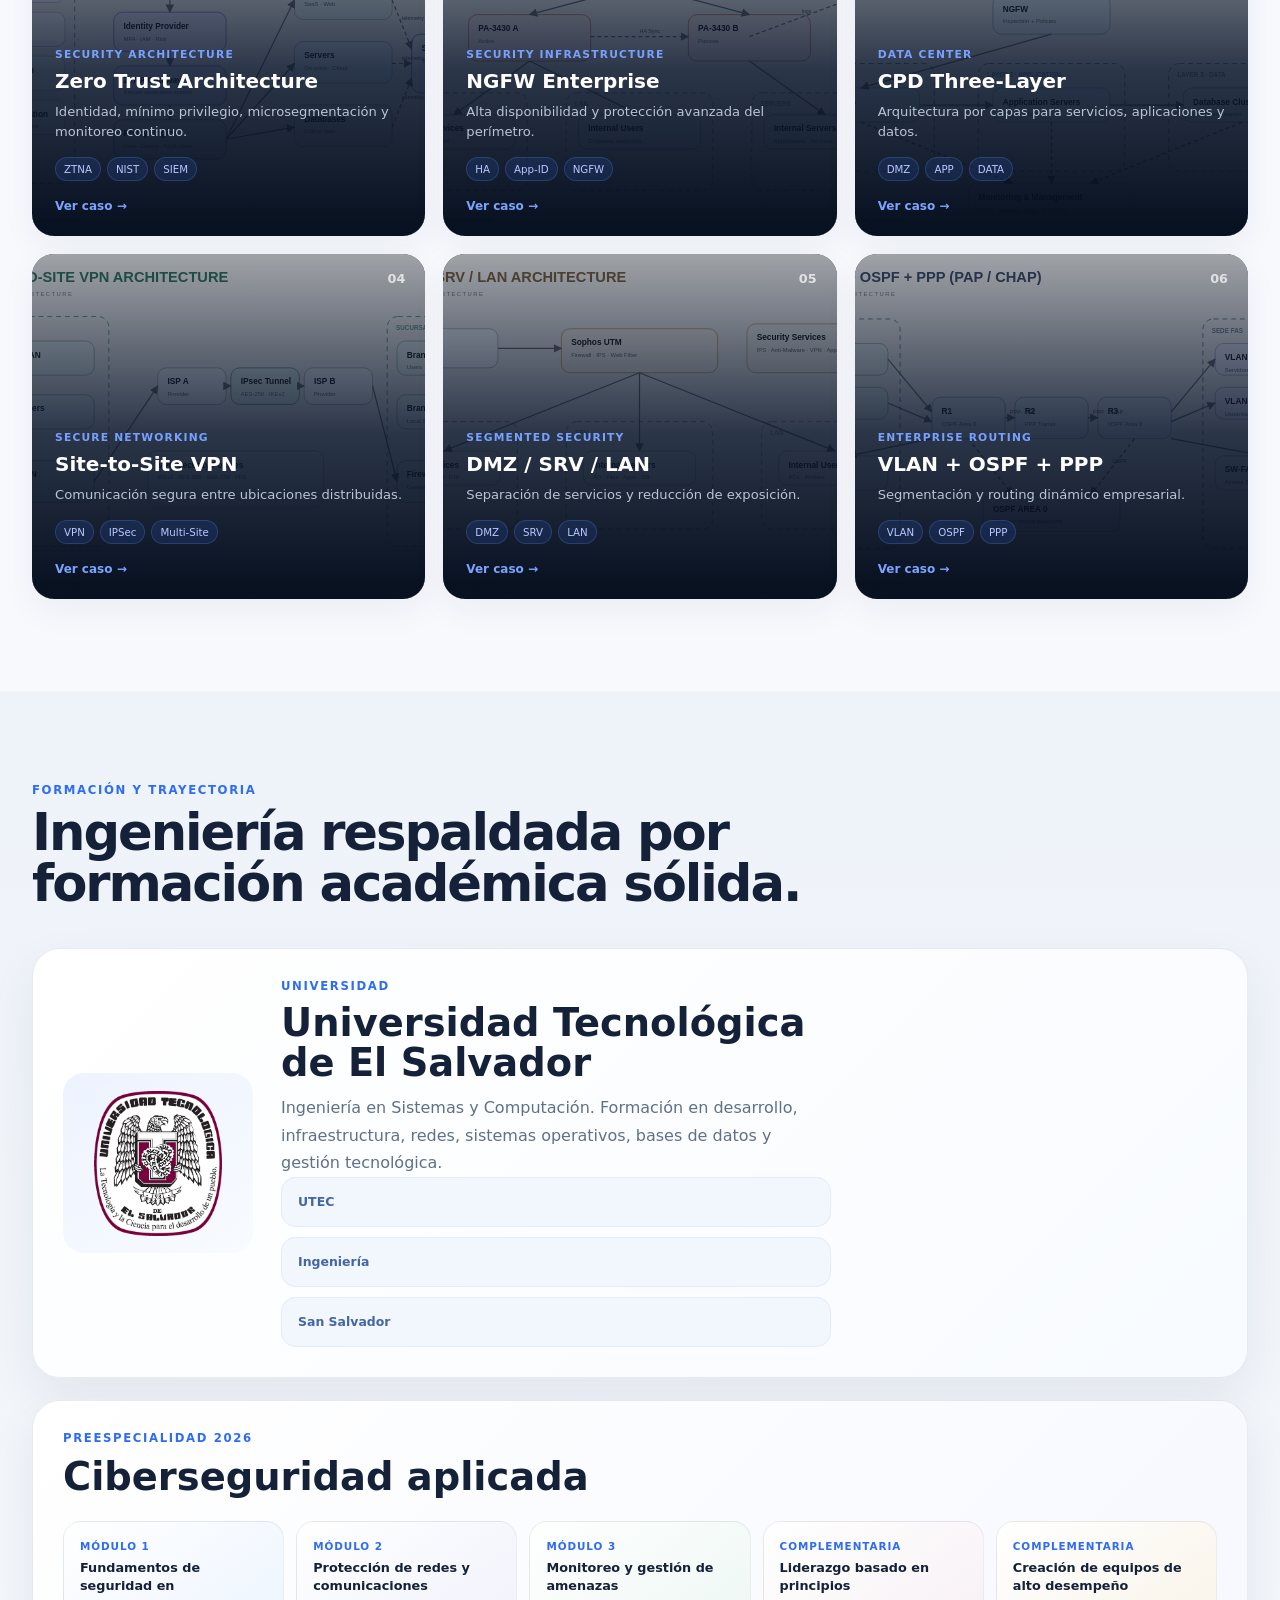
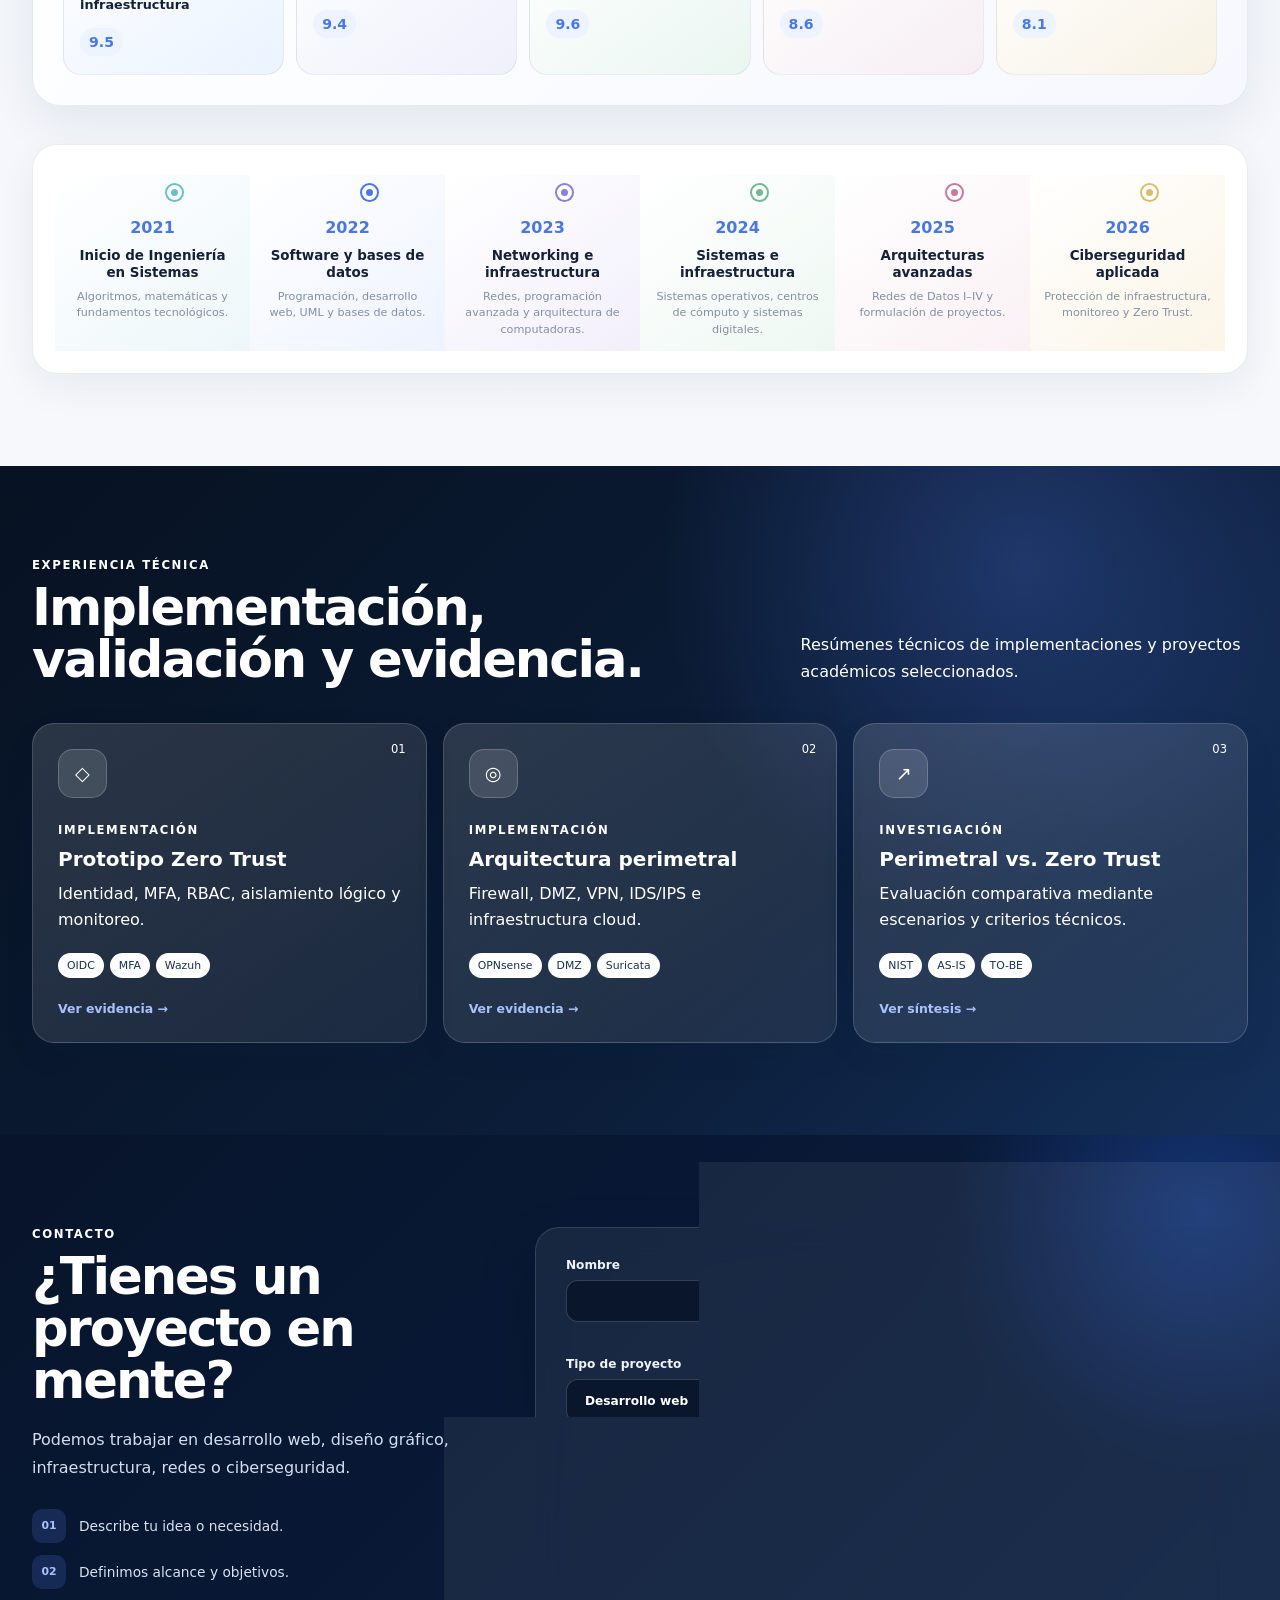
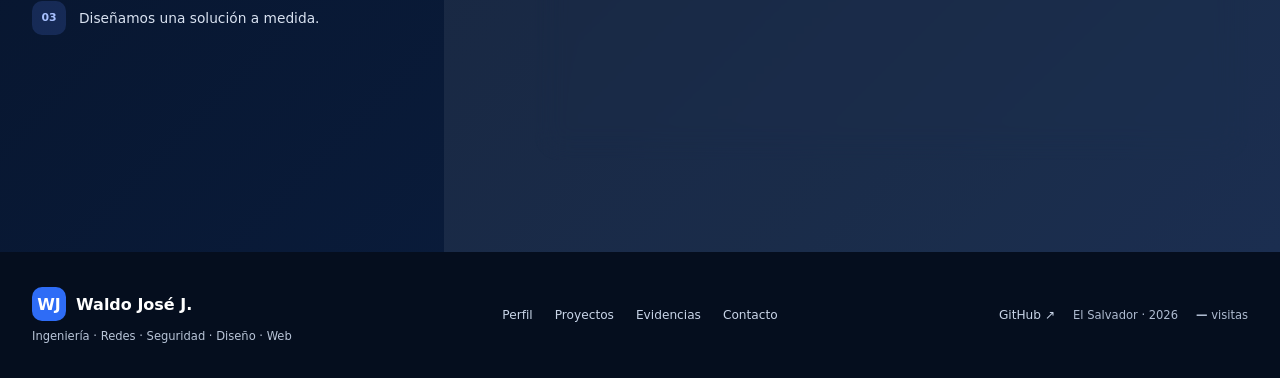
==== commit fa4d6a69: "Round profile photo in social preview" ====
--- a/index.html
+++ b/index.html
@@ -208,10 +208,10 @@
           content="es_SV">
 
     <meta property="og:image"
-          content="https://waldouto.github.io/portafolio-tecnico/assets/images/social/social-preview-v6.jpg">
+          content="https://waldouto.github.io/portafolio-tecnico/assets/images/social/social-preview-v7.jpg">
 
     <meta property="og:image:secure_url"
-          content="https://waldouto.github.io/portafolio-tecnico/assets/images/social/social-preview-v6.jpg">
+          content="https://waldouto.github.io/portafolio-tecnico/assets/images/social/social-preview-v7.jpg">
 
     <meta property="og:image:type"
           content="image/jpeg">
@@ -237,7 +237,7 @@
           content="Redes · Ciberseguridad · Diseño Gráfico · Desarrollo Web · Arquitectura e infraestructura tecnológica.">
 
     <meta name="twitter:image"
-          content="https://waldouto.github.io/portafolio-tecnico/assets/images/social/social-preview-v6.jpg">
+          content="https://waldouto.github.io/portafolio-tecnico/assets/images/social/social-preview-v7.jpg">
 
     <meta name="twitter:image:alt"
           content="Waldo José J., Ingeniero en Sistemas">
@@ -251,10 +251,10 @@
           content="Redes · Ciberseguridad · Diseño Gráfico · Desarrollo Web · Arquitectura e infraestructura tecnológica.">
 
     <meta itemprop="image"
-          content="https://waldouto.github.io/portafolio-tecnico/assets/images/social/social-preview-v6.jpg">
+          content="https://waldouto.github.io/portafolio-tecnico/assets/images/social/social-preview-v7.jpg">
 
     <link rel="image_src"
-          href="https://waldouto.github.io/portafolio-tecnico/assets/images/social/social-preview-v6.jpg">
+          href="https://waldouto.github.io/portafolio-tecnico/assets/images/social/social-preview-v7.jpg">
 
     <link rel="canonical"
           href="https://waldouto.github.io/portafolio-tecnico/">
@@ -278,7 +278,7 @@
   "@type": "Person",
   "name": "Waldo José J.",
   "url": "https://waldouto.github.io/portafolio-tecnico/",
-  "image": "https://waldouto.github.io/portafolio-tecnico/assets/images/social/social-preview-v3.jpg",
+  "image": "https://waldouto.github.io/portafolio-tecnico/assets/images/social/social-preview-v7.jpg",
   "jobTitle": "Ingeniero en Sistemas",
   "description": "Redes · Ciberseguridad · Diseño Gráfico · Desarrollo Web · Arquitectura e infraestructura tecnológica.",
   "knowsAbout": [
